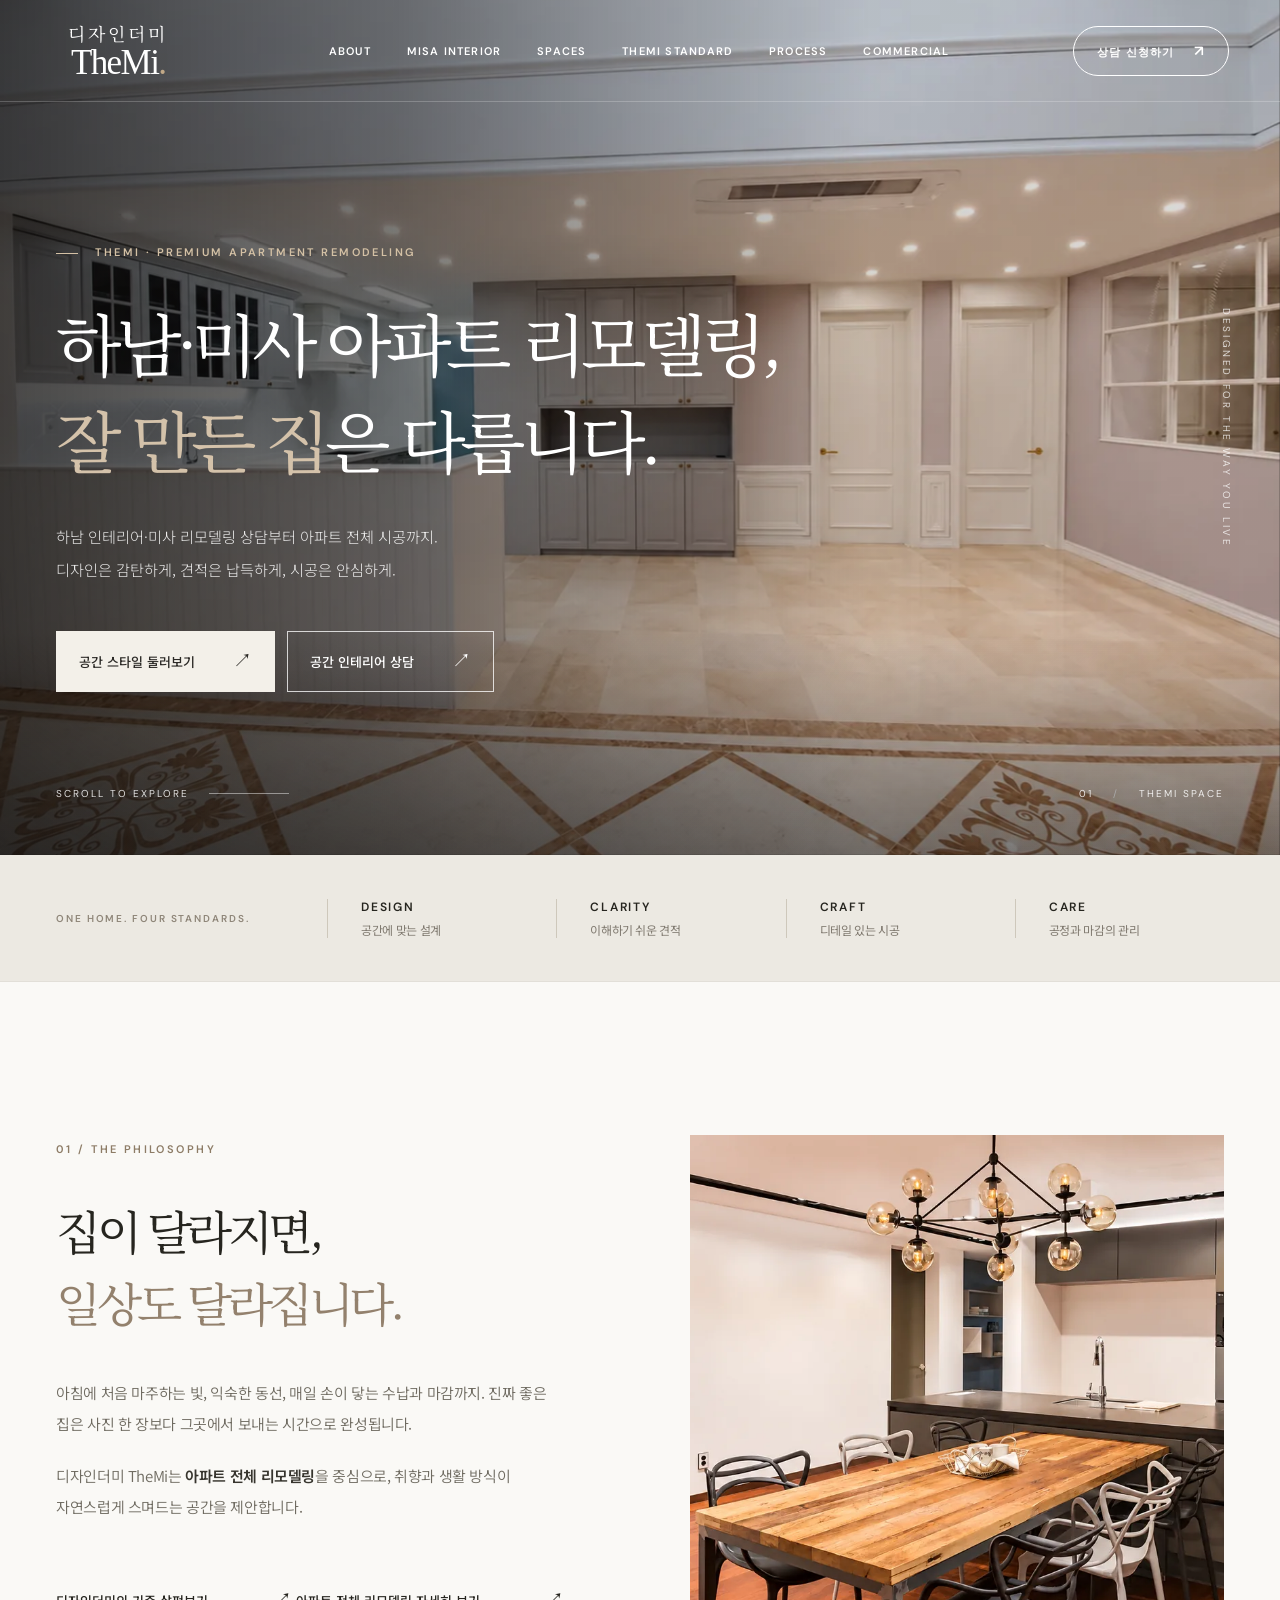
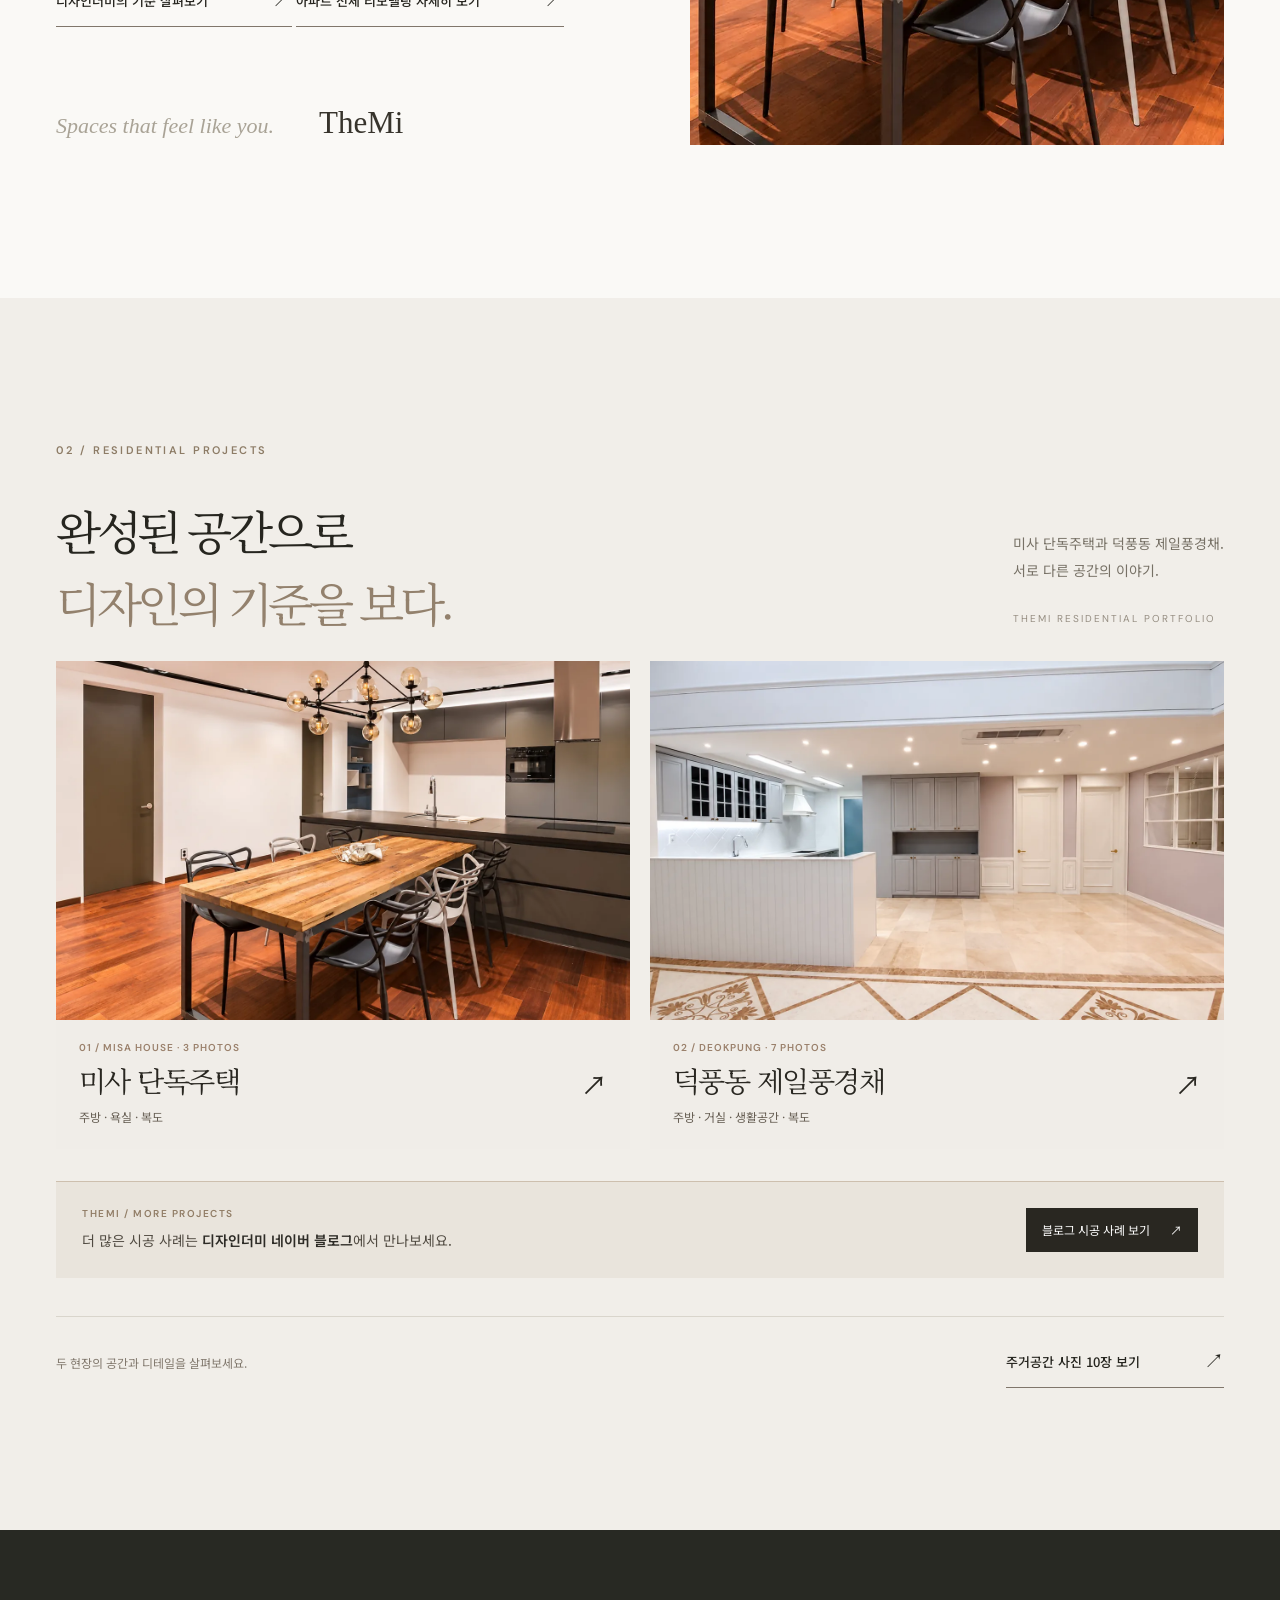
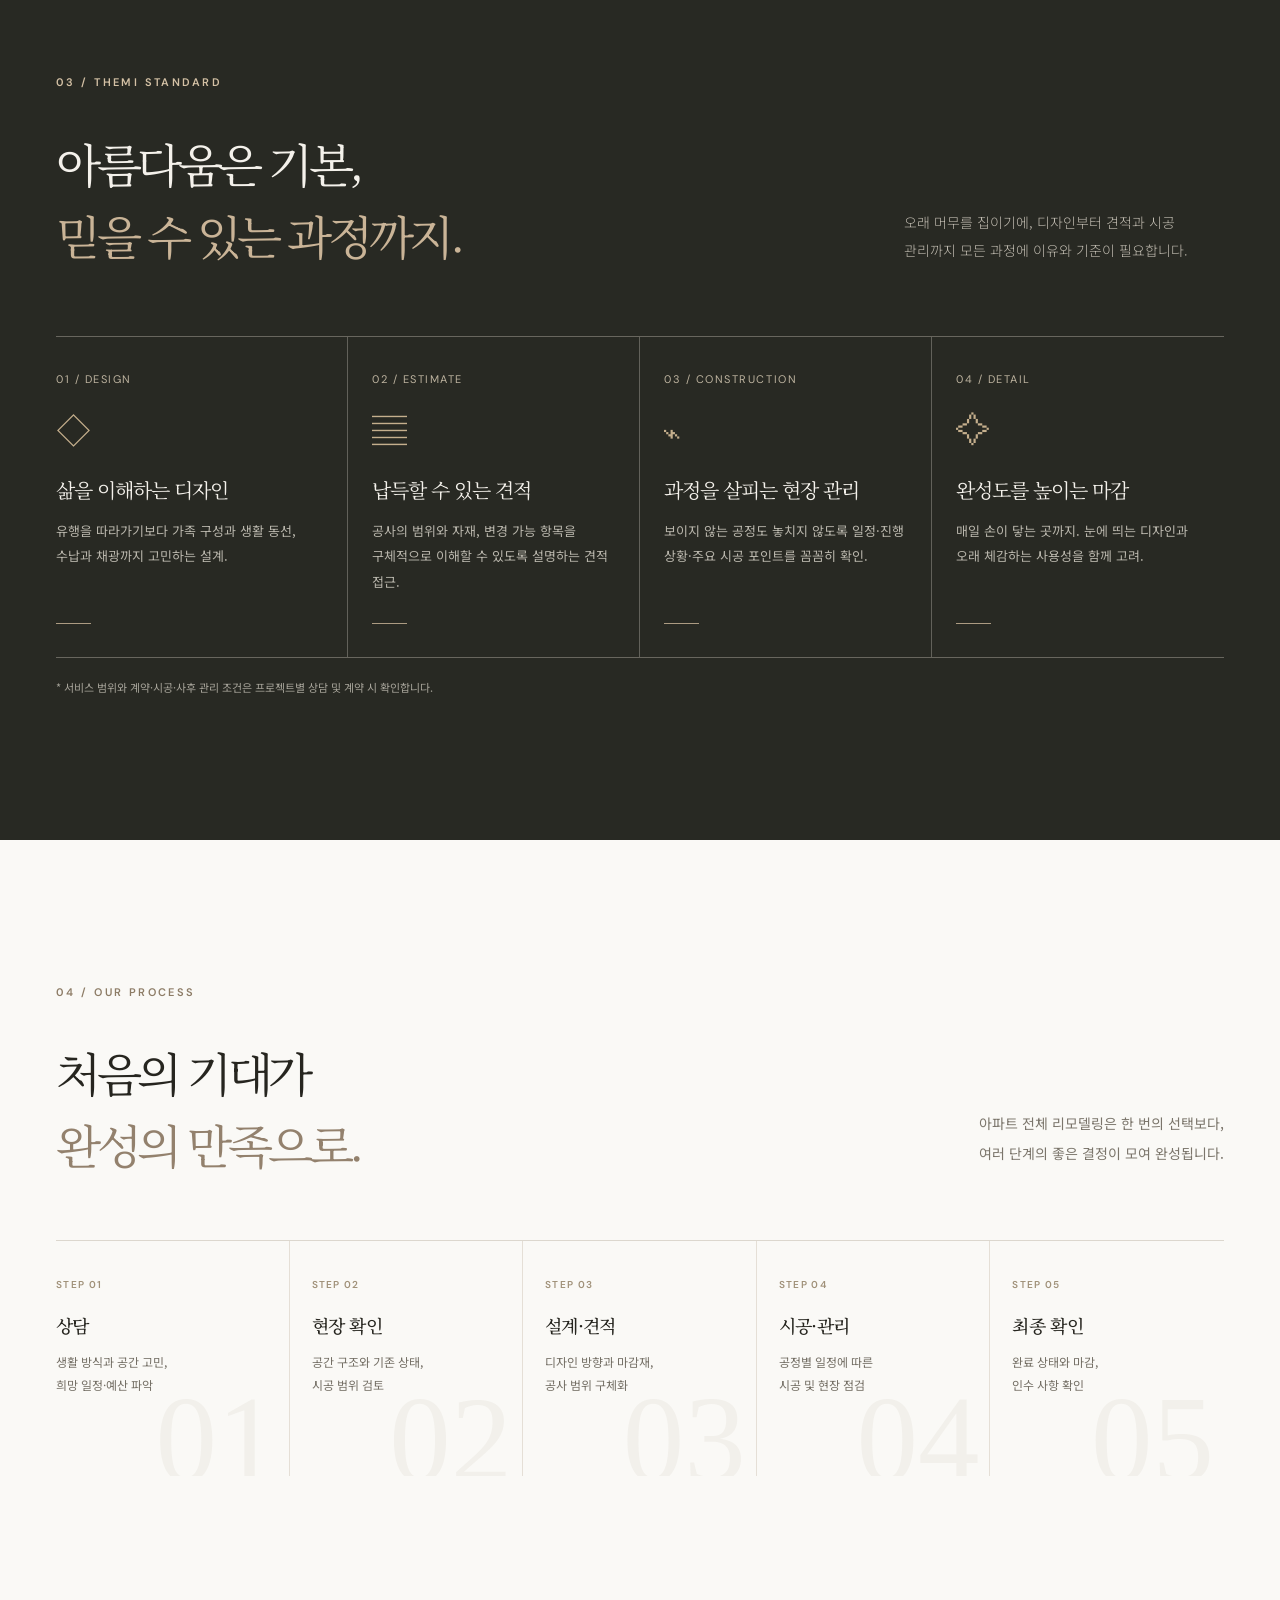
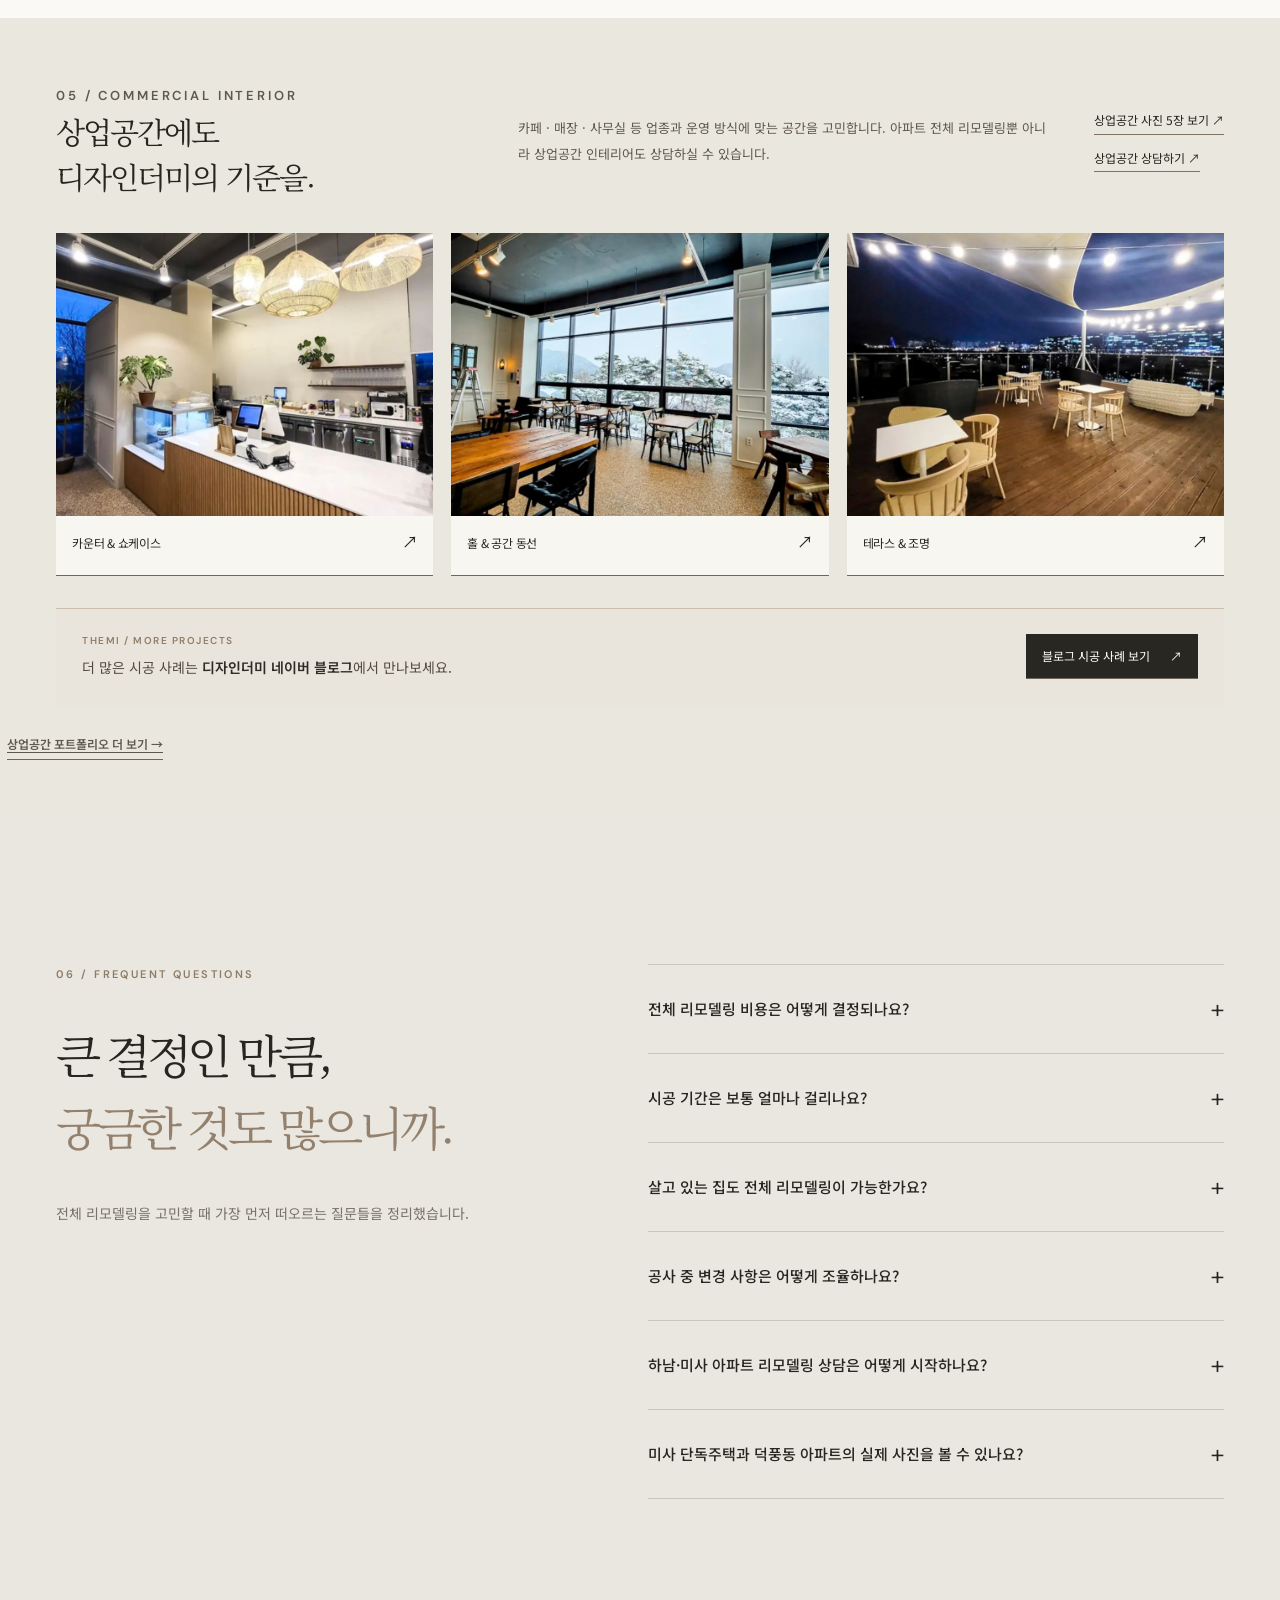
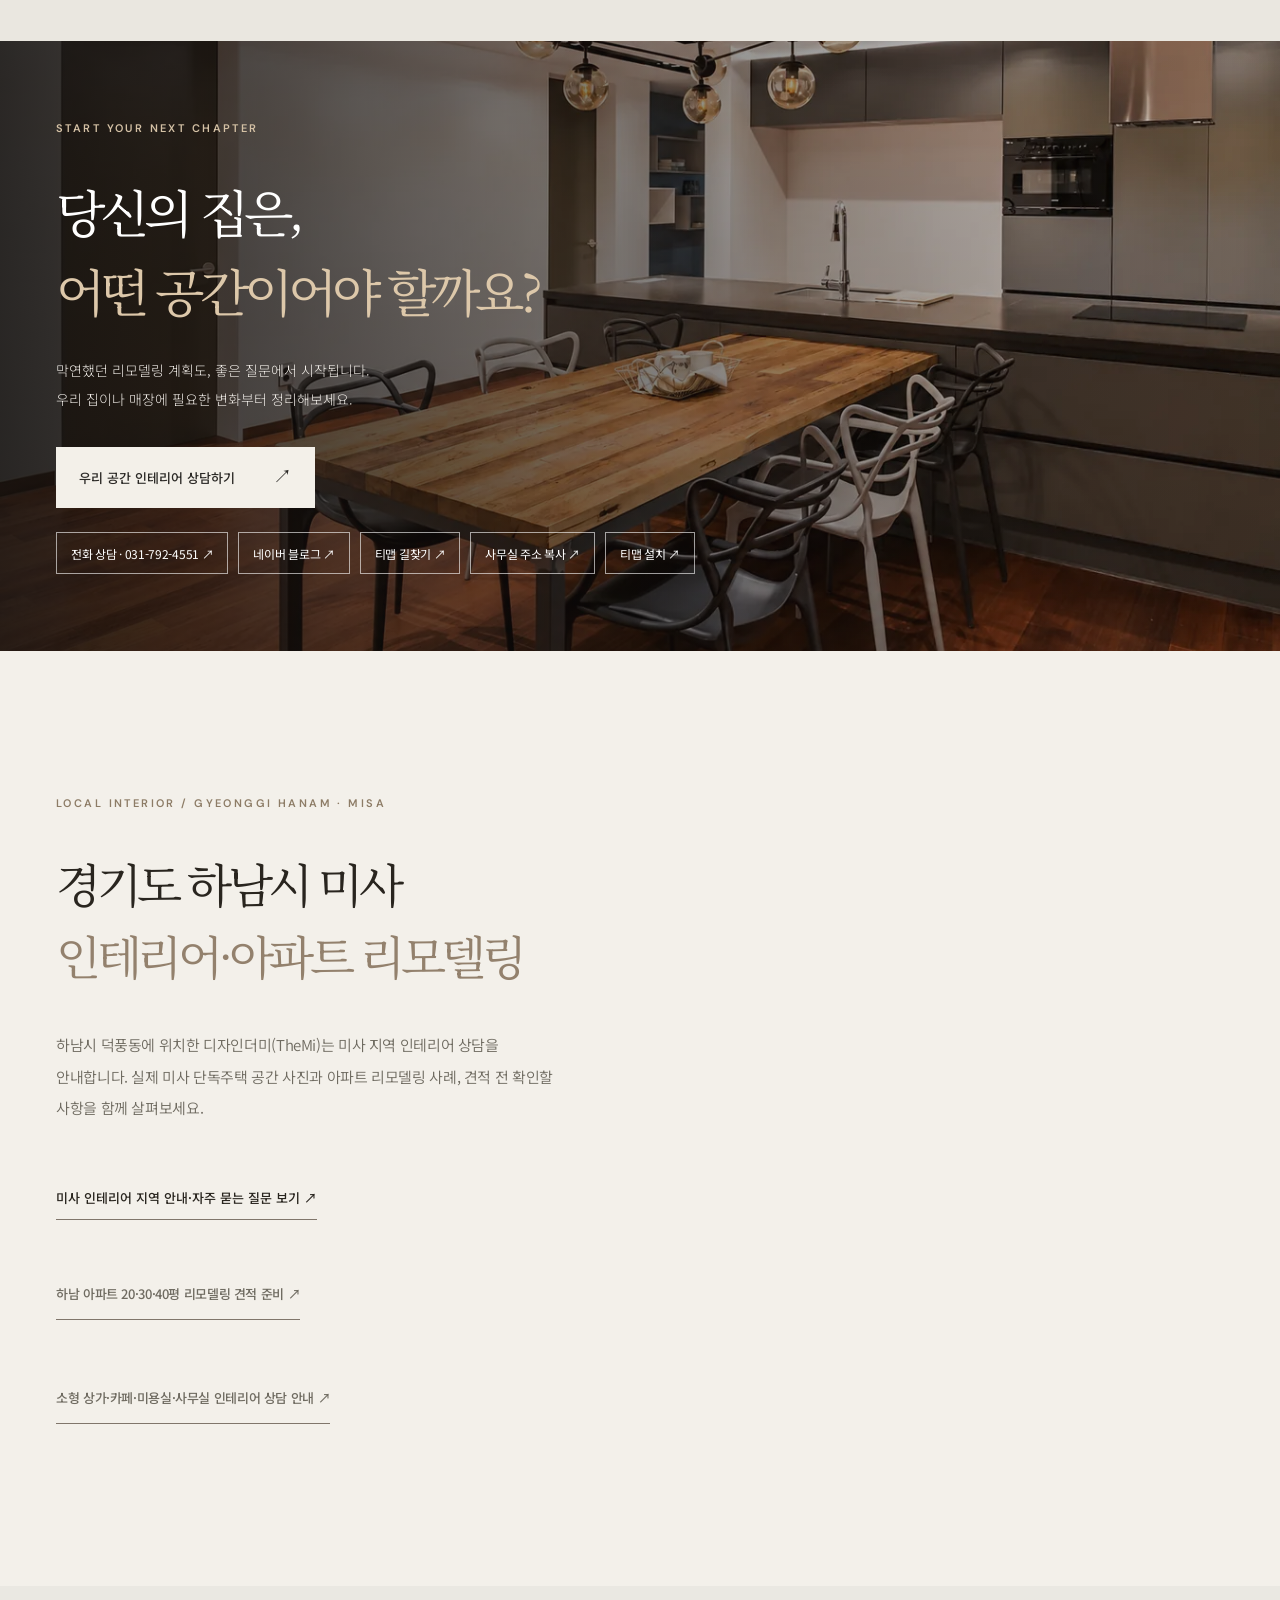
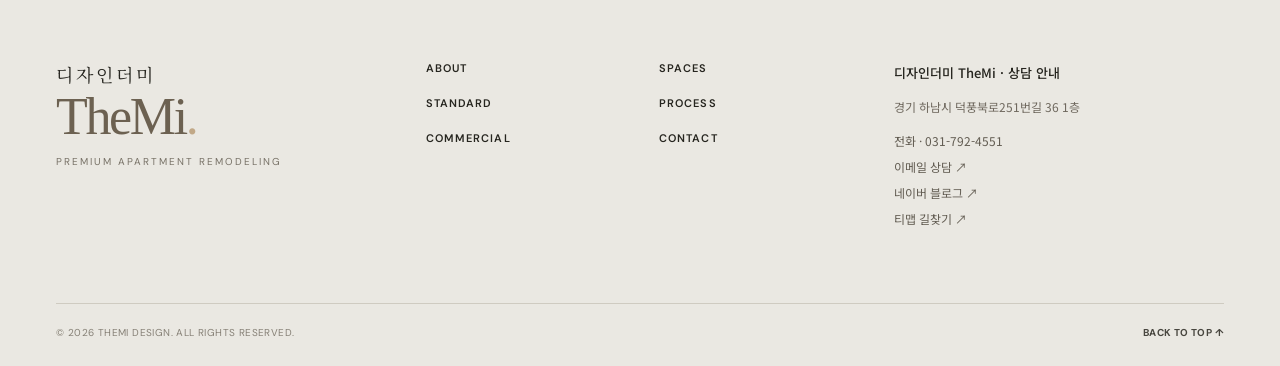
==== index.html @ f168eecd "Refine PC and mobile layout: index.html" ====
<!doctype html>
<html lang="ko">
<head>
  <meta charset="utf-8">
  <meta name="viewport" content="width=device-width, initial-scale=1, viewport-fit=cover">
  <meta name="theme-color" content="#171612">
  <meta name="robots" content="index, follow, max-image-preview:large, max-snippet:-1">
  <meta name="description" content="경기도 하남시 미사 인테리어·아파트 리모델링 상담. 디자인더미 TheMi의 미사 단독주택·덕풍동 제일풍경채 공간 사진과 상담 안내. 031-792-4551.">
  <link rel="canonical" href="https://themi.co.kr/">
  <meta property="og:type" content="website">
  <meta property="og:locale" content="ko_KR">
  <meta property="og:title" content="하남 아파트 전체 리모델링·상업공간 인테리어 | 디자인더미 TheMi">
  <meta property="og:url" content="https://themi.co.kr/">
  <meta property="og:site_name" content="디자인더미 TheMi">
  <meta property="og:description" content="하남 인테리어·하남 아파트 리모델링·미사 리모델링 상담. 디자인더미 TheMi는 하남 지역의 주거공간 전체 리모델링과 상업공간 인테리어를 안내합니다. 031-792-4551.">
  <meta property="og:image" content="https://themi.co.kr/assets/images/residential/deokpung-open-space.webp">
  <meta name="twitter:card" content="summary_large_image">
  <title>경기도 하남시 미사 인테리어·아파트 리모델링 | 디자인더미 TheMi</title>
  <link rel="icon" type="image/svg+xml" href="assets/favicon.svg">
  <link rel="preconnect" href="https://fonts.googleapis.com">
  <link rel="preconnect" href="https://fonts.gstatic.com" crossorigin>
  <link href="https://fonts.googleapis.com/css2?family=DM+Sans:wght@400;500;600;700&family=Manrope:wght@400;500;600;700&family=Noto+Sans+KR:wght@300;400;500;600;700&family=Noto+Serif+KR:wght@400;500;600&display=swap" rel="stylesheet">
  <link rel="stylesheet" href="assets/styles.css?v=20261125-responsive">
  <script src="assets/site-config.js?v=20261026-mail-771jung" defer></script>
  <script src="assets/app.js?v=20261125-responsive" defer></script>
  <script type="application/ld+json">
{
  "@context": "https://schema.org",
  "@graph": [
    {
      "@type": "LocalBusiness",
      "@id": "https://themi.co.kr/#business",
      "name": "디자인더미",
      "alternateName": ["TheMi", "더미디자인"],
      "description": "경기도 하남시 소재 아파트 전체 리모델링 및 상업공간 인테리어 상담",
      "url": "https://themi.co.kr/",
      "telephone": "+82-31-792-4551",
      "address": {
        "@type": "PostalAddress",
        "streetAddress": "덕풍북로251번길 36 1층",
        "addressLocality": "하남시",
        "addressRegion": "경기도",
        "addressCountry": "KR"
      },
      "areaServed": [{"@type":"Place","name":"경기도 하남시"},{"@type":"Place","name":"경기도 하남시 미사"},{"@type":"Place","name":"경기도 하남시 덕풍동"}],
      "sameAs": [
        "https://blog.naver.com/771jung"
      ]
    },
    {
      "@type": "WebSite",
      "@id": "https://themi.co.kr/#website",
      "url": "https://themi.co.kr/",
      "name": "디자인더미 TheMi",
      "inLanguage": "ko-KR",
      "publisher": {
        "@id": "https://themi.co.kr/#business"
      }
    },
    {
      "@type": "WebPage",
      "@id": "https://themi.co.kr/#webpage",
      "url": "https://themi.co.kr/",
      "name": "경기도 하남시 미사 인테리어·아파트 리모델링 | 디자인더미 TheMi",
      "description": "하남 인테리어·하남 아파트 리모델링·미사 리모델링 상담. 디자인더미 TheMi는 하남 지역의 주거공간 전체 리모델링과 상업공간 인테리어를 안내합니다. 031-792-4551.",
      "inLanguage": "ko-KR",
      "isPartOf": {
        "@id": "https://themi.co.kr/#website"
      },
      "about": {
        "@id": "https://themi.co.kr/#business"
      }
    },
    {
      "@type": "Service",
      "@id": "https://themi.co.kr/#apartment-service",
      "name": "아파트 전체 리모델링",
      "serviceType": "아파트 전체 리모델링",
      "url": "https://themi.co.kr/apartment-remodeling.html",
      "provider": {
        "@id": "https://themi.co.kr/#business"
      },
      "description": "아파트 내부 구성, 수납, 동선, 마감, 견적 및 시공 과정에 관한 상담"
    },
    {
      "@type": "Service",
      "@id": "https://themi.co.kr/#commercial-service",
      "name": "상업공간 인테리어",
      "serviceType": "상업공간 인테리어",
      "url": "https://themi.co.kr/commercial-interior.html",
      "provider": {
        "@id": "https://themi.co.kr/#business"
      },
      "description": "매장, 카페, 사무실 등의 공간 목적에 맞춘 설계와 견적 상담"
    }
  ]
}
  </script>
</head>
<body>
  <a href="#main" class="skip-link">본문으로 바로가기</a>
  <header class="site-header" id="site-header">
    <a class="brand" href="#top" aria-label="디자인더미 TheMi 홈">
      <span class="brand-kr">디자인더미</span>
      <span class="brand-en">TheMi<span class="brand-dot">.</span></span>
    </a>
    <nav class="desktop-nav" aria-label="주요 메뉴">
      <a href="#about">ABOUT</a><a href="misa-interior.html">MISA INTERIOR</a><a href="#spaces">SPACES</a><a href="#strength">THEMI STANDARD</a><a href="#process">PROCESS</a><a href="#commercial">COMMERCIAL</a>
    </nav>
    <div class="header-right">
      <a class="header-cta" href="#contact">상담 신청하기 <span aria-hidden="true">↗</span></a>
      <button class="menu-toggle" type="button" id="menu-toggle" aria-label="메뉴 열기" aria-controls="mobile-nav" aria-expanded="false"><span></span><span></span></button>
    </div>
  </header>
  <nav class="mobile-nav" id="mobile-nav" aria-label="모바일 메뉴" inert>
    <a href="#about">디자인더미 소개 <span>01</span></a><a href="misa-interior.html">미사 인테리어 <span>↗</span></a><a href="#spaces">공간 스타일 <span>02</span></a><a href="hanam-remodeling-guide.html">리모델링 견적 가이드 <span>↗</span></a><a href="#strength">디자인더미의 기준 <span>03</span></a><a href="#process">진행 과정 <span>04</span></a><a href="#commercial">상업공간 <span>05</span></a><a href="#contact">상담 신청 <span>06</span></a>
    <p>THEMI / PREMIUM APARTMENT REMODELING</p>
  </nav>

  <main id="main">
    <section class="hero" id="top" aria-labelledby="hero-title">
      <img class="hero-image" src="assets/images/residential/deokpung-open-space.webp" alt="하남 덕풍동 제일풍경채 아파트 전체 리모델링 시공 공간, 거실과 주방" fetchpriority="high">
      <div class="hero-shade"></div>
      <div class="hero-content page-width">
        <span class="kicker kicker-light reveal"><span class="tiny-line"></span> THEMI · PREMIUM APARTMENT REMODELING</span>
        <h1 class="reveal" id="hero-title">하남·미사 아파트 리모델링,<br><em>잘 만든 집</em>은 다릅니다.</h1>
        <p class="hero-lead reveal">하남 인테리어·미사 리모델링 상담부터 아파트 전체 시공까지.<br>디자인은 감탄하게, 견적은 납득하게, 시공은 안심하게.</p>
        <div class="hero-actions reveal">
          <a class="btn btn-cream" href="#spaces">공간 스타일 둘러보기 <span aria-hidden="true">↗</span></a>
          <a class="btn btn-outline-light" href="#contact">공간 인테리어 상담 <span aria-hidden="true">↗</span></a>
        </div>
      </div>
      <div class="hero-side-label" aria-hidden="true">DESIGNED FOR THE WAY YOU LIVE</div>
      <div class="hero-bottom page-width">
        <span class="scroll-label">SCROLL TO EXPLORE <span class="scroll-rule"></span></span>
        <span class="hero-index">01 <span>/</span> THEMI SPACE</span>
      </div>
      
    </section>

    <section class="promise" aria-label="디자인더미가 생각하는 리모델링의 기준">
      <div class="page-width promise-inner">
        <span class="promise-intro">ONE HOME. FOUR STANDARDS.</span>
        <div><b>DESIGN</b><small>공간에 맞는 설계</small></div><div><b>CLARITY</b><small>이해하기 쉬운 견적</small></div><div><b>CRAFT</b><small>디테일 있는 시공</small></div><div><b>CARE</b><small>공정과 마감의 관리</small></div>
      </div>
    </section>

    <section class="about section-pad" id="about" aria-labelledby="about-title">
      <div class="page-width about-grid">
        <div class="about-left">
          <p class="eyebrow reveal">01 / THE PHILOSOPHY</p>
          <h2 class="display-heading reveal" id="about-title">집이 달라지면,<br><em>일상도 달라집니다.</em></h2>
          <p class="section-copy reveal">아침에 처음 마주하는 빛, 익숙한 동선, 매일 손이 닿는 수납과 마감까지. 진짜 좋은 집은 사진 한 장보다 그곳에서 보내는 시간으로 완성됩니다.</p>
          <p class="section-copy reveal">디자인더미 TheMi는 <strong>아파트 전체 리모델링</strong>을 중심으로, 취향과 생활 방식이 자연스럽게 스며드는 공간을 제안합니다.</p>
          <a class="text-link reveal" href="#strength">디자인더미의 기준 살펴보기 <span aria-hidden="true">↗</span></a>
          <a class="text-link reveal" href="https://themi.co.kr/apartment-remodeling.html#residential-portfolio">아파트 전체 리모델링 자세히 보기 <span aria-hidden="true">↗</span></a>
          <div class="about-signature" aria-hidden="true">Spaces that feel like you. <span>TheMi</span></div>
        </div>
        <div class="about-visual reveal">
          <img src="assets/images/residential/misa-dining.webp" alt="하남 미사 단독주택 인테리어, 우드톤 다이닝 공간" loading="lazy">
          
          
        </div>
      </div>
    </section>

    <section class="spaces section-pad" id="spaces" aria-labelledby="spaces-title">
      <div class="page-width">
        <div class="section-heading spaces-heading reveal">
          <div><p class="eyebrow">02 / RESIDENTIAL PROJECTS</p><h2 class="display-heading" id="spaces-title">완성된 공간으로<br><em>디자인의 기준을 보다.</em></h2></div>
          <div class="heading-aside"><p>미사 단독주택과 덕풍동 제일풍경채.<br>서로 다른 공간의 이야기.</p><span>THEMI RESIDENTIAL PORTFOLIO</span></div>
        </div>
        
        <div class="home-project-cards">
          <a href="apartment-remodeling.html#misa-house" class="home-project-card reveal" aria-label="미사 단독주택 주거공간 사진 3장 보기">
            <span class="home-project-image"><img src="assets/images/residential/misa-dining.webp" alt="미사 단독주택 우드톤 주방과 원목 다이닝" loading="lazy" decoding="async"></span>
            <span class="home-project-caption"><span><small>01 / MISA HOUSE · 3 PHOTOS</small><strong>미사 단독주택</strong><span>주방 · 욕실 · 복도</span></span><b aria-hidden="true">↗</b></span>
          </a>
          <a href="apartment-remodeling.html#deokpung-jeil" class="home-project-card reveal" aria-label="덕풍동 제일풍경채 주거공간 사진 7장 보기">
            <span class="home-project-image"><img src="assets/images/residential/deokpung-open-space.webp" alt="덕풍동 제일풍경채 리모델링 주방과 거실" loading="lazy" decoding="async"></span>
            <span class="home-project-caption"><span><small>02 / DEOKPUNG · 7 PHOTOS</small><strong>덕풍동 제일풍경채</strong><span>주방 · 거실 · 생활공간 · 복도</span></span><b aria-hidden="true">↗</b></span>
          </a>
        </div>
        <div class="portfolio-blog-cta"><div><span class="portfolio-blog-kicker">THEMI / MORE PROJECTS</span><p>더 많은 시공 사례는 <strong>디자인더미 네이버 블로그</strong>에서 만나보세요.</p></div><a href="https://blog.naver.com/771jung" target="_blank" rel="noopener noreferrer">블로그 시공 사례 보기 <span aria-hidden="true">↗</span></a></div>
        <div class="spaces-bottom reveal"><p>두 현장의 공간과 디테일을 살펴보세요.</p><a class="text-link" href="apartment-remodeling.html#residential-portfolio">주거공간 사진 10장 보기 <span aria-hidden="true">↗</span></a></div>
      </div>
    </section>

    <section class="standard section-pad" id="strength" aria-labelledby="standard-title">
      <div class="page-width">
        <div class="standard-head reveal"><div><p class="eyebrow eyebrow-light">03 / THEMI STANDARD</p><h2 class="display-heading" id="standard-title">아름다움은 기본,<br><em>믿을 수 있는 과정까지.</em></h2></div><p>오래 머무를 집이기에, 디자인부터 견적과 시공 관리까지 모든 과정에 이유와 기준이 필요합니다.</p></div>
        <div class="standard-grid">
          <article class="standard-card reveal"><span class="standard-num">01 / DESIGN</span><span class="standard-icon" aria-hidden="true">◇</span><h3>삶을 이해하는 디자인</h3><p>유행을 따라가기보다 가족 구성과 생활 동선, 수납과 채광까지 고민하는 설계.</p><span class="line"></span></article>
          <article class="standard-card reveal"><span class="standard-num">02 / ESTIMATE</span><span class="standard-icon" aria-hidden="true">▤</span><h3>납득할 수 있는 견적</h3><p>공사의 범위와 자재, 변경 가능 항목을 구체적으로 이해할 수 있도록 설명하는 견적 접근.</p><span class="line"></span></article>
          <article class="standard-card reveal"><span class="standard-num">03 / CONSTRUCTION</span><span class="standard-icon" aria-hidden="true">⌁</span><h3>과정을 살피는 현장 관리</h3><p>보이지 않는 공정도 놓치지 않도록 일정·진행 상황·주요 시공 포인트를 꼼꼼히 확인.</p><span class="line"></span></article>
          <article class="standard-card reveal"><span class="standard-num">04 / DETAIL</span><span class="standard-icon" aria-hidden="true">✧</span><h3>완성도를 높이는 마감</h3><p>매일 손이 닿는 곳까지. 눈에 띄는 디자인과 오래 체감하는 사용성을 함께 고려.</p><span class="line"></span></article>
        </div>
        <p class="standards-footnote">* 서비스 범위와 계약·시공·사후 관리 조건은 프로젝트별 상담 및 계약 시 확인합니다.</p>
      </div>
    </section>

    <section class="process section-pad" id="process" aria-labelledby="process-title">
      <div class="page-width">
        <div class="section-heading process-head reveal"><div><p class="eyebrow">04 / OUR PROCESS</p><h2 class="display-heading" id="process-title">처음의 기대가<br><em>완성의 만족으로.</em></h2></div><p class="heading-aside">아파트 전체 리모델링은 한 번의 선택보다,<br>여러 단계의 좋은 결정이 모여 완성됩니다.</p></div>
        <div class="process-steps">
          <div class="process-step reveal"><span class="step-no">STEP 01</span><h3>상담</h3><p>생활 방식과 공간 고민,<br>희망 일정·예산 파악</p><span class="step-deco">01</span></div>
          <div class="process-step reveal"><span class="step-no">STEP 02</span><h3>현장 확인</h3><p>공간 구조와 기존 상태,<br>시공 범위 검토</p><span class="step-deco">02</span></div>
          <div class="process-step reveal"><span class="step-no">STEP 03</span><h3>설계·견적</h3><p>디자인 방향과 마감재,<br>공사 범위 구체화</p><span class="step-deco">03</span></div>
          <div class="process-step reveal"><span class="step-no">STEP 04</span><h3>시공·관리</h3><p>공정별 일정에 따른<br>시공 및 현장 점검</p><span class="step-deco">04</span></div>
          <div class="process-step reveal"><span class="step-no">STEP 05</span><h3>최종 확인</h3><p>완료 상태와 마감,<br>인수 사항 확인</p><span class="step-deco">05</span></div>
        </div>
      </div>
    </section>

    <section class="commercial-note" id="commercial" aria-labelledby="commercial-title">
      <div class="page-width commercial-note-grid">
        <div>
          <p class="eyebrow">05 / COMMERCIAL INTERIOR</p>
          <h2 id="commercial-title">상업공간에도<br>디자인더미의 기준을.</h2>
        </div>
        <p>카페 · 매장 · 사무실 등 업종과 운영 방식에 맞는 공간을 고민합니다. 아파트 전체 리모델링뿐 아니라 상업공간 인테리어도 상담하실 수 있습니다.</p>
        <div class="commercial-actions"><a href="https://themi.co.kr/commercial-interior.html#portfolio">상업공간 사진 5장 보기 ↗</a><a href="#contact" data-open-inquiry-link>상업공간 상담하기 ↗</a></div>
      </div>
      <div class="page-width home-commercial-preview" aria-label="디자인더미 상업공간 사진 미리보기">
        <a href="commercial-interior.html#portfolio" aria-label="상업공간 카운터 사진 갤러리 보기"><img src="assets/images/commercial/counter.webp" alt="원목 루버 카운터와 쇼케이스가 있는 매장" loading="lazy" decoding="async"><span>카운터 & 쇼케이스 <b>↗</b></span></a>
        <a href="commercial-interior.html#portfolio" aria-label="상업공간 홀 사진 갤러리 보기"><img src="assets/images/commercial/hall-day.webp" alt="통창과 원목 테이블을 갖춘 상업공간 홀" loading="lazy" decoding="async"><span>홀 & 공간 동선 <b>↗</b></span></a>
        <a href="commercial-interior.html#portfolio" aria-label="상업공간 테라스 사진 갤러리 보기"><img src="assets/images/commercial/rooftop.webp" alt="도시 야경이 보이는 테라스 좌석과 조명" loading="lazy" decoding="async"><span>테라스 & 조명 <b>↗</b></span></a>
      </div>
      <div class="page-width"><div class="portfolio-blog-cta"><div><span class="portfolio-blog-kicker">THEMI / MORE PROJECTS</span><p>더 많은 시공 사례는 <strong>디자인더미 네이버 블로그</strong>에서 만나보세요.</p></div><a href="https://blog.naver.com/771jung" target="_blank" rel="noopener noreferrer">블로그 시공 사례 보기 <span aria-hidden="true">↗</span></a></div></div>
      <p class="page-width home-commercial-caption"><a href="commercial-interior.html#portfolio">상업공간 포트폴리오 더 보기 →</a></p>
    </section>

    <section class="faq section-pad" id="faq" aria-labelledby="faq-title">
      <div class="page-width faq-layout">
        <div class="faq-intro reveal"><p class="eyebrow">06 / FREQUENT QUESTIONS</p><h2 class="display-heading" id="faq-title">큰 결정인 만큼,<br><em>궁금한 것도 많으니까.</em></h2><p>전체 리모델링을 고민할 때 가장 먼저 떠오르는 질문들을 정리했습니다.</p></div>
        <div class="faq-items">
          <details class="faq-item reveal"><summary>전체 리모델링 비용은 어떻게 결정되나요?<span aria-hidden="true">+</span></summary><p>아파트 평형, 기존 설비 상태, 공사 범위, 창호·가구·마감재 사양에 따라 달라집니다. 현장 상태와 원하는 구성을 확인한 후 항목별 견적을 검토하는 방식이 좋습니다.</p></details>
          <details class="faq-item reveal"><summary>시공 기간은 보통 얼마나 걸리나요?<span aria-hidden="true">+</span></summary><p>철거 범위, 공정 수, 자재 납기, 관리사무소 공사 규정 등 변수에 따라 달라집니다. 정확한 기간과 일정은 현장 확인 및 설계·계약 단계에서 확인해야 합니다.</p></details>
          <details class="faq-item reveal"><summary>살고 있는 집도 전체 리모델링이 가능한가요?<span aria-hidden="true">+</span></summary><p>전체 철거와 설비·마감 공사가 포함되면 거주 상태로 진행하기 어려운 경우가 많습니다. 공사 범위와 임시 거주 계획을 함께 검토하는 것이 일반적입니다.</p></details>
          <details class="faq-item reveal"><summary>공사 중 변경 사항은 어떻게 조율하나요?<span aria-hidden="true">+</span></summary><p>설계·자재·공사 범위가 변경되면 일정과 비용에 영향을 줄 수 있습니다. 변경 전 내용을 기록하고 상호 확인하는 절차를 권장하며, 실제 계약 조건은 상담에서 안내합니다.</p></details>
          <details class="faq-item reveal"><summary>하남·미사 아파트 리모델링 상담은 어떻게 시작하나요?<span aria-hidden="true">+</span></summary><p>디자인더미 TheMi는 하남 지역의 아파트 전체 리모델링 상담을 안내합니다. 주거 형태, 현장 위치, 평형, 공사 범위와 희망 시기를 알려주시면 현장 확인과 견적 상담에 필요한 내용을 함께 정리할 수 있습니다.</p></details>
          <details class="faq-item reveal"><summary>미사 단독주택과 덕풍동 아파트의 실제 사진을 볼 수 있나요?<span aria-hidden="true">+</span></summary><p>홈페이지의 <a href="apartment-remodeling.html#residential-portfolio">주거공간 포트폴리오</a>에서 미사 단독주택과 덕풍동 제일풍경채 사진을 확인할 수 있습니다. 더 많은 사례는 <a href="https://blog.naver.com/771jung" target="_blank" rel="noopener noreferrer">네이버 블로그</a>에서 안내합니다.</p></details>
        </div>
      </div>
    </section>

    <section class="contact" id="contact" aria-labelledby="contact-title">
      <img class="contact-image" src="assets/images/residential/misa-dining.webp" alt="미사 단독주택 주방과 다이닝 공간" loading="lazy">
      <div class="contact-overlay"></div>
      <div class="page-width contact-inner reveal">
        <p class="eyebrow eyebrow-light">START YOUR NEXT CHAPTER</p>
        <h2 class="display-heading" id="contact-title">당신의 집은,<br><em>어떤 공간이어야 할까요?</em></h2>
        <p>막연했던 리모델링 계획도, 좋은 질문에서 시작됩니다.<br>우리 집이나 매장에 필요한 변화부터 정리해보세요.</p>
        <button type="button" class="btn btn-cream" data-open-inquiry>우리 공간 인테리어 상담하기 <span aria-hidden="true">↗</span></button>
        <div class="contact-shortcuts">
          <a href="tel:0317924551" data-theme-phone-link>전화 상담 · 031-792-4551 ↗</a>
          <a href="https://blog.naver.com/771jung" data-theme-blog-link target="_blank" rel="noopener noreferrer">네이버 블로그 ↗</a>
          <a href="tmap://route?goalname=%EB%94%94%EC%9E%90%EC%9D%B8%EB%8D%94%EB%AF%B8&goalx=127.2111985&goaly=37.5487329" data-theme-map-link aria-label="티맵 앱으로 길찾기">티맵 길찾기 ↗</a>
          <button type="button" data-copy-office-address class="office-copy">사무실 주소 복사 ↗</button>
          <a data-theme-tmap-store href="https://play.google.com/store/apps/details?id=com.skt.tmap.ku" target="_blank" rel="noopener noreferrer">티맵 설치 ↗</a>
        </div>
        
      </div>
      
    </section>
    <section class="section-pad" aria-labelledby="misa-local-title" style="background:#f3f0ea;color:#29251f">
      <div class="page-width">
        <p class="eyebrow">LOCAL INTERIOR / GYEONGGI HANAM · MISA</p>
        <h2 class="display-heading" id="misa-local-title">경기도 하남시 미사<br><em>인테리어·아파트 리모델링</em></h2>
        <p class="section-copy">하남시 덕풍동에 위치한 디자인더미(TheMi)는 미사 지역 인테리어 상담을 안내합니다. 실제 미사 단독주택 공간 사진과 아파트 리모델링 사례, 견적 전 확인할 사항을 함께 살펴보세요.</p>
        <a class="text-link" href="misa-interior.html">미사 인테리어 지역 안내·자주 묻는 질문 보기 ↗</a>
        <p class="section-copy" style="margin-top:16px"><a class="text-link" href="hanam-remodeling-guide.html">하남 아파트 20·30·40평 리모델링 견적 준비 ↗</a></p>
        <p class="section-copy"><a class="text-link" href="commercial-interior.html#commercial-small-spaces">소형 상가·카페·미용실·사무실 인테리어 상담 안내 ↗</a></p>
      </div>
    </section>
  </main>

  <footer class="footer"><div class="page-width footer-top"><div class="footer-brand"><span class="brand-kr">디자인더미</span><span class="brand-en">TheMi<span class="brand-dot">.</span></span><small>PREMIUM APARTMENT REMODELING</small></div><div class="footer-links"><a href="#about">ABOUT</a><a href="#spaces">SPACES</a><a href="#strength">STANDARD</a><a href="#process">PROCESS</a><a href="#commercial">COMMERCIAL</a><a href="#contact">CONTACT</a></div><div class="footer-notice"><b>디자인더미 TheMi · 상담 안내</b>
  <address data-theme-address>경기 하남시 덕풍북로251번길 36 1층</address>
  <div class="footer-contact-links">
    <a href="tel:0317924551" data-theme-phone-link>전화 · 031-792-4551</a>
    <a href="mailto:771jung@naver.com" data-theme-email-link>이메일 상담 ↗</a>
    <a href="https://blog.naver.com/771jung" data-theme-blog-link target="_blank" rel="noopener noreferrer">네이버 블로그 ↗</a>
    <a href="tmap://route?goalname=%EB%94%94%EC%9E%90%EC%9D%B8%EB%8D%94%EB%AF%B8&goalx=127.2111985&goaly=37.5487329" data-theme-directions-link aria-label="티맵 앱으로 길찾기">티맵 길찾기 ↗</a>
  </div>
</div></div><div class="page-width footer-bottom"><span>© <span id="year">2026</span> THEMI DESIGN. ALL RIGHTS RESERVED.</span><a href="#top">BACK TO TOP ↑</a></div></footer>

  <button type="button" class="mobile-bottom-cta" data-open-inquiry>인테리어 상담 신청 <span>↗</span></button>

  <dialog id="inquiry-dialog" class="inquiry-dialog" aria-labelledby="inquiry-title">
    <div class="dialog-heading"><div><p class="eyebrow">THEMI / CONSULTATION</p><h2 id="inquiry-title">디자인더미 인테리어 상담</h2><p>주거 또는 상업공간을 선택하고 상담 내용을 남겨주세요.</p></div><button type="button" class="modal-close" data-close-inquiry aria-label="닫기">×</button></div>
    <form id="inquiry-form" novalidate>
      <label class="full-field">상담 분야
        <select id="form-type" name="project_type" required>
          <option value="">상담 분야를 선택해주세요</option>
          <option value="아파트 전체 리모델링">아파트 전체 리모델링</option>
          <option value="상업공간 인테리어">상업공간 인테리어</option>
        </select>
      </label>
      <div class="form-grid">
        <label>성함 <input type="text" id="form-name" name="customer_name" maxlength="40" placeholder="고객님 성함" autocomplete="name" required></label>
        <label>연락처 <input type="tel" id="form-phone" name="customer_phone" maxlength="20" placeholder="010-0000-0000" autocomplete="tel" inputmode="tel" required></label>
        <label><span id="form-location-label">공사 예정 위치</span> <input type="text" id="form-location" name="project_location" maxlength="100" placeholder="예: 경기 하남시" autocomplete="off"></label>
        <label>면적·평형 <select id="form-size" name="project_size"><option value="">상담 분야를 먼저 선택해주세요</option></select></label>
        <label>희망 공사 시기 <select id="form-when" name="project_when"><option value="">선택해주세요</option><option>1~3개월 이내</option><option>3~6개월 이내</option><option>6개월 이후</option><option>미정</option></select></label>
        <label>예상 예산 <select id="form-budget" name="project_budget"><option value="">선택해주세요</option><option>3천만 원 미만</option><option>3천만~5천만 원</option><option>5천만~8천만 원</option><option>8천만 원 이상</option><option>상담 후 결정</option></select></label>
      </div>
      <label id="form-commercial-wrap" class="full-field" hidden>상업공간 유형
        <select id="form-commercial" name="commercial_category" disabled>
          <option value="">공간 유형을 선택해주세요</option>
          <option>카페·음식점</option><option>매장·쇼룸</option><option>사무실</option><option>미용·뷰티</option><option>학원·교육시설</option><option>기타 상업공간</option>
        </select>
      </label>
      <label>상담하고 싶은 내용 <textarea id="form-notes" name="project_notes" rows="3" maxlength="700" placeholder="예: 수납, 동선, 매장 컨셉, 공사 범위와 견적을 상담하고 싶어요."></textarea></label>
      <label class="form-consent">
        <input type="checkbox" id="form-consent" required>
        <span>개인정보 수집·이용 및 외부 접수 서비스 이용에 동의합니다. (필수)
          <small>수집 항목: 이름, 전화번호, 상담 분야·위치·면적·예산·문의 내용. 이용 목적: 상담 접수 및 답변. 상담 내용은 외부 접수 서비스인 FormSubmit(formsubmit.co)을 통해 이메일로 전달됩니다. FormSubmit은 상담 신청 내역을 30일간 보관합니다. 전송 과정에서 개인정보가 국외 서버를 거칠 수 있습니다. 홈페이지 자체에는 저장되지 않으며, 수신 메일의 보관·삭제는 디자인더미에서 관리합니다. 동의하지 않으면 온라인 신청은 이용할 수 없으며 전화 상담은 가능합니다.</small>
        </span>
      </label>
      <label class="inquiry-honey" aria-hidden="true" tabindex="-1">입력하지 마세요 <input id="form-honey" type="text" autocomplete="off" tabindex="-1"></label>
      <button type="submit" class="btn btn-dark form-submit" id="send-inquiry">상담 신청 전송하기 <span aria-hidden="true">→</span></button>
      <p id="inquiry-status" class="inquiry-status" role="status" aria-live="polite"></p>
      <p class="privacy-hint">상담 신청이 전송되지 않으면 전화 또는 이메일로 문의해 주세요.</p>
      <div class="inquiry-alternative"><a data-theme-phone-link href="tel:0317924551">전화 상담 · 031-792-4551 ↗</a><button type="button" id="email-fallback">메일 앱으로 직접 작성하기 ↗</button></div>
    </form>
    <div class="inquiry-result" id="inquiry-result" hidden>
      <h3>상담 신청을 전송했습니다</h3>
      <p class="inquiry-result-message" id="inquiry-result-message">전송된 신청 내용을 확인한 뒤 연락드리겠습니다.</p>
      <div class="result-actions"><button class="btn btn-dark" type="button" id="edit-inquiry">새 상담 작성 <span aria-hidden="true">→</span></button><button type="button" class="btn btn-light" data-close-inquiry>닫기</button></div>
      <p id="copy-feedback" role="status" aria-live="polite"></p>
    </div>
  </dialog>

</body>
</html>
---- assets/styles.css ----
:root{--ink:#26251f;--soft-ink:#676358;--cream:#f5f3ef;--canvas:#faf9f6;--line:#dfddd5;--taupe:#b6a088;--dark:#1f201d;--font-sans:'Noto Sans KR','Apple SD Gothic Neo',sans-serif;--font-en:'DM Sans',sans-serif;--font-serif:'Noto Serif KR','Nanum Myeongjo',serif}
*{box-sizing:border-box}html{scroll-behavior:smooth;scroll-padding-top:85px}body{margin:0;background:var(--canvas);color:var(--ink);font-family:var(--font-sans);font-weight:400;font-size:15px;-webkit-font-smoothing:antialiased;overflow-x:hidden}body.menu-open,body.modal-open{overflow:hidden}button,input,select,textarea{font:inherit}button{cursor:pointer}a{text-decoration:none;color:inherit}a,button{-webkit-tap-highlight-color:transparent}img{display:block;max-width:100%}::selection{color:#fff;background:#82715c}.page-width{width:min(100% - 112px,1450px);margin-inline:auto}.section-pad{padding:142px 0}h1,h2,h3,h4,p{margin-top:0}p{line-height:1.88}button:focus-visible,a:focus-visible,input:focus-visible,select:focus-visible,textarea:focus-visible,summary:focus-visible{outline:2px solid #a58b68;outline-offset:4px}.skip-link{position:absolute;z-index:200;left:15px;top:-100px;background:white;padding:12px}.skip-link:focus{top:15px}
.site-header{position:fixed;z-index:90;top:0;left:0;width:100%;height:102px;padding:0 clamp(28px,4vw,76px);display:flex;justify-content:space-between;align-items:center;color:#fff;transition:height .32s,background .32s,color .32s,border-color .32s;border-bottom:1px solid rgba(255,255,255,.21)}.site-header.scrolled{height:80px;background:rgba(249,248,244,.96);color:#26251f;border-bottom-color:#e9e6de;backdrop-filter:blur(18px)}.brand{display:flex;flex-direction:column;line-height:1;align-items:center;gap:7px;min-width:134px}.brand-kr{font-family:var(--font-serif);font-size:18px;letter-spacing:.17em;white-space:nowrap}.brand-en{font-family:Georgia,serif;font-size:35px;font-weight:400;letter-spacing:-.045em;line-height:.8}.brand-dot{color:#c1a887}.desktop-nav{display:flex;align-items:center;gap:clamp(18px,2.8vw,46px);margin-left:20px}.desktop-nav a,.header-cta{font-family:var(--font-en);font-size:11px;font-weight:600;letter-spacing:.11em;transition:opacity .2s}.desktop-nav a:hover{opacity:.64}.header-right{display:flex;align-items:center;gap:20px}.header-cta{padding:14px 23px;border:1px solid currentColor;border-radius:40px;white-space:nowrap}.header-cta span{font-size:15px;margin-left:15px}.header-cta:hover{background:rgba(255,255,255,.18)}.site-header.scrolled .header-cta:hover{background:#efeee9}.menu-toggle{background:none;border:0;width:32px;height:35px;padding:7px 2px;display:none;position:relative}.menu-toggle span{display:block;width:100%;height:1px;background:currentColor;position:absolute;left:0;top:12px;transition:transform .3s}.menu-toggle span+span{top:21px}.menu-toggle.is-active span:first-child{transform:translateY(4.5px) rotate(45deg)}.menu-toggle.is-active span:last-child{transform:translateY(-4.5px) rotate(-45deg)}.mobile-nav{display:none}
.hero{height:max(740px,95svh);min-height:710px;max-height:1020px;position:relative;color:#fff;display:flex;align-items:center;isolation:isolate;background:#242521;overflow:hidden}.hero-image,.contact-image{position:absolute;inset:0;width:100%;height:100%;object-fit:cover;object-position:center;z-index:-2}.hero-image{animation:heroZoom 14s ease-out both}@keyframes heroZoom{from{transform:scale(1.065)}to{transform:scale(1)}}.hero-shade{position:absolute;inset:0;z-index:-1;background:linear-gradient(90deg,rgba(15,14,13,.76) 0%,rgba(15,14,13,.56) 31%,rgba(15,14,13,.17) 68%,rgba(15,14,13,.15) 100%),linear-gradient(0deg,rgba(8,7,6,.46),transparent 26%)}.hero-content{position:relative;padding-top:82px}.kicker,.eyebrow{font-family:var(--font-en);letter-spacing:.22em;font-weight:600;font-size:11px;display:block;color:#8d7c66;margin-bottom:34px}.kicker-light,.eyebrow-light{color:#d4c1a5}.tiny-line{display:inline-block;width:22px;height:1px;background:currentColor;vertical-align:middle;margin-right:12px}.hero h1{font-family:var(--font-serif);font-size:clamp(44px,5.3vw,84px);font-weight:400;letter-spacing:-.09em;line-height:1.43;margin:0 0 33px;word-break:keep-all}.hero h1 em,.display-heading em{font-style:normal;color:#d4c2aa}.hero-lead{font-size:clamp(14px,1.19vw,17px);font-weight:300;line-height:2.13;color:rgba(255,255,255,.9);margin:0 0 46px;word-break:keep-all}.hero-actions{display:flex;flex-wrap:wrap;gap:12px}.btn{display:inline-flex;justify-content:space-between;align-items:center;gap:38px;padding:18px 22px;min-height:56px;border:1px solid transparent;font-size:13px;font-weight:500;line-height:1.2;transition:background .25s,color .25s,border-color .25s,transform .25s}.btn:hover{transform:translateY(-2px)}.btn span{font-size:19px;font-family:Arial,sans-serif;font-weight:300}.btn-cream{background:#f3f0e9;color:#2b2926}.btn-cream:hover{background:#d6c6af}.btn-outline-light{color:#fff;border-color:rgba(255,255,255,.77);background:transparent}.btn-outline-light:hover{background:rgba(255,255,255,.15)}.btn-dark{color:white;background:#282723}.btn-dark:hover{background:#534c42}.btn-light{background:#f3f1ec;color:var(--ink);border:1px solid #dedbd2}.hero-side-label{position:absolute;right:47px;top:50%;writing-mode:vertical-rl;transform:translateY(-50%);font-family:var(--font-en);font-size:10px;letter-spacing:.26em;color:rgba(255,255,255,.75)}.hero-bottom{position:absolute;bottom:55px;left:50%;transform:translateX(-50%);display:flex;justify-content:space-between;align-items:center;color:rgba(255,255,255,.85);font-family:var(--font-en);letter-spacing:.2em;font-size:10px}.scroll-label{display:flex;align-items:center;gap:20px}.scroll-rule{width:80px;height:1px;background:rgba(255,255,255,.45)}.hero-index span{margin-inline:15px;color:#aaa}.demo-badge{position:absolute;bottom:13px;right:14px;font-size:10px;color:#fff;background:rgba(19,19,19,.64);padding:5px 9px;line-height:1.4;z-index:2}.hero-badge{bottom:14px;right:13px;font-size:9px;color:#fff;background:rgba(0,0,0,.54)}
.promise{background:#ece9e2;border-bottom:1px solid #e2dfd8}.promise-inner{min-height:126px;display:grid;grid-template-columns:1.2fr repeat(4,1fr);align-items:center;column-gap:20px}.promise-intro{font-family:var(--font-en);font-size:10px;letter-spacing:.19em;color:#8f8679;font-weight:600}.promise-inner div{display:flex;flex-direction:column;gap:6px;border-left:1px solid #cec8bb;padding-left:33px}.promise-inner b{font-family:var(--font-en);letter-spacing:.15em;font-weight:600;font-size:12px}.promise-inner small{font-size:12px;color:#807a70;letter-spacing:-.03em}.display-heading{font-family:var(--font-serif);font-weight:400;font-size:clamp(35px,3.65vw,58px);line-height:1.54;letter-spacing:-.095em;word-break:keep-all;margin-bottom:38px}.display-heading em{color:#93816d}.section-copy{max-width:510px;color:#6f6b61;line-height:2.1;letter-spacing:-.025em;font-weight:350;font-size:15px;word-break:keep-all;margin:0 0 20px}.section-copy strong{font-weight:600;color:#37352e}.about{background:#faf9f6}.about-grid{display:grid;grid-template-columns:1fr 1.03fr;align-items:center;gap:clamp(65px,9vw,160px)}.about-left{padding:15px 0}.about .display-heading{margin-bottom:39px}.text-link{font-size:13px;font-weight:500;display:inline-flex;align-items:center;gap:64px;position:relative;padding:12px 0;margin-top:32px;border-bottom:1px solid #80766b;transition:gap .2s}.text-link:hover{gap:80px}.text-link span{font-family:Arial,sans-serif;font-size:20px}.about-signature{margin-top:78px;font-family:Georgia,serif;font-size:22px;font-style:italic;color:#a9a396;display:flex;gap:45px;align-items:baseline}.about-signature span{font-style:normal;font-size:31px;color:#37342c}.about-visual{height:610px;position:relative;background:#d5caba}.about-visual>img{width:100%;height:100%;object-fit:cover}.image-stamp{position:absolute;left:30px;bottom:27px;color:#fff;font-family:var(--font-en);font-size:11px;letter-spacing:.23em;line-height:1.6;text-shadow:0 1px 12px #333}.about-visual .demo-badge{top:12px;right:12px;bottom:auto}
.spaces{background:#f1eee9}.section-heading{display:flex;align-items:end;justify-content:space-between;gap:30px}.section-heading .display-heading{margin-bottom:0}.heading-aside{margin-bottom:12px}.heading-aside p{color:#777166;font-size:14px;line-height:1.9;margin:0 0 22px}.heading-aside span{font-family:var(--font-en);font-size:10px;letter-spacing:.2em;color:#958d81}.portfolio-notice{font-size:12px;color:#786f63;margin:28px 0 40px;padding:11px 16px;border-left:2px solid #b4a48d;background:#e9e4dc}.portfolio-notice strong{font-weight:600}.portfolio-notice span{margin-right:7px}.spaces-grid{display:grid;grid-template-columns:repeat(4,minmax(0,1fr));gap:16px}.space-card{appearance:none;display:flex;flex-direction:column;padding:0;background:transparent;border:0;text-align:left;color:inherit;min-width:0}.space-photo{display:block;overflow:hidden;width:100%;height:345px;position:relative;background:#c1b8a8}.space-photo img{width:100%;height:100%;object-fit:cover;filter:saturate(.89);transition:transform .8s,filter .5s}.space-card:hover .space-photo img{transform:scale(1.075);filter:saturate(1)}.space-overlay{position:absolute;inset:auto 0 0;display:flex;align-items:center;justify-content:space-between;padding:16px;color:white;background:linear-gradient(0deg,rgba(0,0,0,.6),transparent);font-family:var(--font-en);font-size:10px;letter-spacing:.12em;opacity:0;transition:opacity .25s}.space-overlay span{font-size:20px}.space-card:hover .space-overlay{opacity:1}.space-card-foot{width:100%;padding:20px 1px;display:flex;align-items:center;justify-content:space-between;gap:10px}.space-card-foot small{display:block;font-family:var(--font-en);font-size:10px;letter-spacing:.19em;color:#968b7e;margin-bottom:11px}.space-card-foot strong{display:block;font-family:var(--font-serif);font-size:16px;font-weight:400;line-height:1.8;word-break:keep-all}.circle-arrow{flex:none;display:grid;place-items:center;border:1px solid #c9c4bb;border-radius:50%;width:35px;height:35px;font-size:17px;transition:background .2s,color .2s}.space-card:hover .circle-arrow{background:#33322d;color:white}.spaces-bottom{display:flex;justify-content:space-between;align-items:center;gap:20px;border-top:1px solid #d9d5cc;margin-top:38px;padding-top:19px}.spaces-bottom p{margin:0;color:#81786d;font-size:12px;line-height:1.8}.spaces-bottom .text-link{margin:0}
.standard{color:#f4f1eb;background:#282923}.standard-head{display:flex;align-items:end;justify-content:space-between;gap:35px;margin-bottom:65px}.standard-head .display-heading{margin-bottom:0}.standard-head .display-heading em{color:#cab497}.standard-head>p{width:320px;margin:0 0 7px;color:#c1bcb1;font-weight:300;font-size:14px;line-height:2;word-break:keep-all}.standard-grid{display:grid;grid-template-columns:repeat(4,minmax(0,1fr));border-top:1px solid #68665e;border-bottom:1px solid #68665e}.standard-card{border-right:1px solid #62615a;min-height:320px;padding:35px 24px 33px 24px;display:flex;flex-direction:column;position:relative}.standard-card:first-child{padding-left:0}.standard-card:last-child{border-right:0}.standard-num{color:#bdb39f;font-family:var(--font-en);font-size:11px;letter-spacing:.14em}.standard-icon{font-family:Georgia,serif;font-size:35px;color:#c5af8d;line-height:1;margin:28px 0 26px;display:block}.standard-card h3{font-family:var(--font-serif);font-size:20px;font-weight:400;line-height:1.5;letter-spacing:-.05em;margin-bottom:13px}.standard-card p{color:#b9b6ac;font-size:13px;line-height:1.95;margin:0;word-break:keep-all}.standard-card .line{margin-top:auto;width:35px;height:1px;background:#ac9b82}.standards-footnote{font-size:11px;color:#a7a49a;margin:19px 0 0}
.process{background:#faf9f6}.process-head{margin-bottom:60px}.process-head .heading-aside{font-size:14px;color:#7b756b;line-height:2.1}.process-steps{display:grid;grid-template-columns:repeat(5,minmax(0,1fr));border-top:1px solid #dcd7ce}.process-step{min-height:235px;border-right:1px solid #e5dfd6;padding:30px 22px 20px;position:relative;overflow:hidden}.process-step:first-child{padding-left:0}.process-step:last-child{border-right:0}.step-no{font:600 10px var(--font-en);letter-spacing:.13em;color:#a09179}.process-step h3{margin:20px 0 13px;font-size:18px;font-family:var(--font-serif);font-weight:500;letter-spacing:-.04em}.process-step p{font-size:12px;line-height:1.9;color:#746f65;word-break:keep-all;position:relative;z-index:1}.step-deco{position:absolute;right:10px;bottom:-35px;font:400 123px Georgia,serif;color:rgba(130,117,97,.065)}
.faq{background:#eae7e0}.faq-layout{display:grid;grid-template-columns:.88fr 1.12fr;gap:12%}.faq-intro>p:last-child{color:#787267;font-size:14px;line-height:1.9}.faq-item{border-bottom:1px solid #cac5bc}.faq-item:first-child{border-top:1px solid #cac5bc}.faq-item summary{list-style:none;padding:27px 0;font-size:15px;font-weight:500;display:flex;justify-content:space-between;align-items:center;gap:15px;cursor:pointer;word-break:keep-all}.faq-item summary::-webkit-details-marker{display:none}.faq-item summary span{font:300 26px var(--font-en);transition:transform .2s}.faq-item[open] summary span{transform:rotate(45deg)}.faq-item p{font-size:13px;color:#6e695e;line-height:2.1;padding:0 33px 26px 0;margin:0;word-break:keep-all}
.contact{position:relative;isolation:isolate;color:white;min-height:610px;display:flex;align-items:center;overflow:hidden;background:#222}.contact-image{object-position:center}.contact-overlay{position:absolute;inset:0;background:linear-gradient(90deg,rgba(15,14,13,.87),rgba(15,14,13,.45) 55%,rgba(15,14,13,.16)),linear-gradient(0deg,rgba(0,0,0,.16),transparent);z-index:-1}.contact-inner{padding-top:70px;padding-bottom:70px}.contact .display-heading{font-size:clamp(35px,4vw,60px);margin-bottom:26px}.contact .display-heading em{color:#ddc8aa}.contact-inner>p:not(.eyebrow){font-size:14px;font-weight:300;line-height:2.05;color:#f1ede8;margin-bottom:34px}.contact-fineprint{margin-top:26px;font-size:11px;color:#c3bbac}.contact-badge{right:14px;bottom:15px}
.footer{background:#eae8e2}.footer-top{padding-top:75px;padding-bottom:76px;display:grid;grid-template-columns:1fr 1.3fr 1fr;align-items:start;gap:40px}.footer-brand{display:flex;align-items:flex-start;flex-direction:column;gap:9px}.footer-brand .brand-en{font-size:52px;color:#6c6151}.footer-brand small{font:10px var(--font-en);letter-spacing:.2em;color:#777166;margin-top:8px}.footer-links{display:grid;grid-template-columns:repeat(2,minmax(0,1fr));gap:21px 38px;font:600 11px var(--font-en);letter-spacing:.1em}.footer-links a:hover{text-decoration:underline}.footer-notice b{font-size:13px;font-weight:500}.footer-notice p{font-size:12px;color:#81786e;margin-top:12px;line-height:1.9}.footer-bottom{border-top:1px solid #cfcbc1;display:flex;gap:20px;justify-content:space-between;align-items:center;padding-top:22px;padding-bottom:27px;color:#868076;font:10px var(--font-en);letter-spacing:.04em}.footer-bottom span:nth-child(2){font-family:var(--font-sans);font-size:11px}.footer-bottom a{color:#48463f;font-weight:700}.mobile-bottom-cta{display:none}
.inquiry-dialog,.space-dialog{border:0;padding:0;box-shadow:0 35px 100px rgba(0,0,0,.3)}dialog::backdrop{background:rgba(12,12,11,.78);backdrop-filter:blur(7px)}.inquiry-dialog{width:min(625px,calc(100vw - 28px));max-height:min(85svh,900px);overflow-y:auto;background:#faf9f5;color:var(--ink);padding:34px 40px}.dialog-heading{display:flex;align-items:start;justify-content:space-between;gap:20px;border-bottom:1px solid #ded9d0;padding-bottom:23px;margin-bottom:25px}.dialog-heading .eyebrow{font-size:10px;margin-bottom:15px}.dialog-heading h2{font:400 26px var(--font-serif);letter-spacing:-.06em;margin-bottom:10px}.dialog-heading p:last-child{color:#817a6d;font-size:12px;line-height:1.75;margin:0}.modal-close{display:grid;place-items:center;border:0;background:transparent;font:300 34px Arial;color:#403d36;line-height:1;width:35px;height:35px;flex:none}.inquiry-dialog form>label,.form-grid label{display:flex;flex-direction:column;gap:10px;font-size:12px;font-weight:500;margin-bottom:19px}.form-grid{display:grid;grid-template-columns:1fr 1fr;gap:0 15px}.inquiry-dialog input,.inquiry-dialog textarea,.inquiry-dialog select{background:#fff;border:1px solid #d8d3ca;border-radius:0;color:#333;min-height:45px;width:100%;padding:11px 12px;font-size:13px;outline:none}.inquiry-dialog textarea{resize:vertical;min-height:88px}.inquiry-dialog input:focus,.inquiry-dialog textarea:focus,.inquiry-dialog select:focus{border-color:#907961}.form-submit{width:100%;margin-top:6px}.privacy-hint{font-size:11px;color:#8b8277;line-height:1.75;margin:16px 0 0}.inquiry-result h3{font:500 18px var(--font-serif)}.inquiry-result pre{white-space:pre-wrap;word-break:break-word;background:#eeeae3;color:#403a32;font:13px/1.95 var(--font-sans);padding:19px}.result-actions{display:flex;gap:11px}.result-actions>.btn{flex:1;justify-content:space-between}.inquiry-result small{color:#756f65;display:block;margin-top:15px;line-height:1.8}.inquiry-result [role=status]{min-height:18px;color:#596347;font-size:12px;margin-top:8px}.space-dialog{background:#f8f6f2;width:min(940px,calc(100vw - 28px));max-height:90svh;overflow-y:auto;position:relative;color:#292720}.space-dialog>img{width:100%;height:min(56svh,590px);object-fit:cover}.space-dialog .light{position:absolute;right:12px;top:12px;z-index:3;background:rgba(0,0,0,.4);color:white;border-radius:50%}.space-dialog-info{padding:24px 32px 26px}.space-dialog-info>span{font:600 10px var(--font-en);letter-spacing:.17em;color:#847763}.space-dialog-info h2{font:400 29px var(--font-serif);margin:12px 0 7px}.space-dialog-info p{font-size:13px;margin:0 0 6px;color:#6b645c}.space-dialog-info .space-disclaimer{color:#8e836f;font-size:11px}
.reveal{opacity:0;transform:translateY(22px);transition:opacity .85s ease,transform .85s ease}.reveal.is-visible{opacity:1;transform:none}.hero .reveal{transition-delay:.15s}.hero h1.reveal{transition-delay:.24s}.hero .hero-lead.reveal{transition-delay:.35s}.hero .hero-actions.reveal{transition-delay:.44s}
@media(max-width:1150px){.page-width{width:min(100% - 70px,1450px)}.site-header{height:85px;padding:0 30px}.desktop-nav{gap:18px}.desktop-nav a{font-size:10px}.header-cta{padding:12px 15px}.header-cta span{margin-left:6px}.hero{height:790px}.about-grid{gap:50px}.about-visual{height:550px}.space-photo{height:270px}.standard-card{padding:31px 15px}.standard-card h3{font-size:18px}.standard-card p{font-size:12px}.hero-side-label{right:18px}}
@media(max-width:850px){.desktop-nav{display:none}.menu-toggle{display:block}.header-right{gap:23px}.mobile-nav{display:flex;flex-direction:column;position:fixed;z-index:89;inset:0;background:#21221e;padding:120px 8% 40px;color:#f9f5ec;gap:0;transform:translateX(105%);transition:transform .38s cubic-bezier(.3,.8,.2,1);overflow:auto}.mobile-nav.is-active{transform:translateX(0)}.mobile-nav a{padding:16px 0 18px;border-bottom:1px solid #44443f;font-family:var(--font-serif);font-size:25px;display:flex;justify-content:space-between}.mobile-nav a span{font:11px var(--font-en);color:#ae9a7d}.mobile-nav p{font:10px var(--font-en);letter-spacing:.15em;color:#b6a386;margin-top:auto;padding-top:33px}.site-header.menu-active{background:#21221e;color:#fff;border-bottom-color:#555}.hero{height:770px}.promise-inner{grid-template-columns:repeat(4,minmax(0,1fr));padding:27px 0;gap:12px}.promise-intro{grid-column:1/-1;margin-bottom:6px}.promise-inner div{padding-left:12px}.about-grid{grid-template-columns:1fr 1fr;gap:40px}.about-visual{height:470px}.about-signature{display:none}.spaces-grid{grid-template-columns:repeat(2,1fr);gap:24px}.space-photo{height:340px}.standard-grid{grid-template-columns:repeat(2,1fr)}.standard-card{min-height:270px;padding:25px!important;border-bottom:1px solid #62615a}.standard-card:nth-child(2){border-right:0}.standard-card:nth-child(3),.standard-card:nth-child(4){border-bottom:0}.standard-head{align-items:start;flex-direction:column}.standard-head>p{max-width:510px;width:auto}.process-steps{grid-template-columns:repeat(3,1fr)}.process-step:nth-child(3){border-right:0}.faq-layout{grid-template-columns:1fr;gap:50px}.footer-top{grid-template-columns:1fr 1fr}.footer-notice{grid-column:1/-1}.footer-bottom{flex-wrap:wrap}}
@media(max-width:600px){html{scroll-padding-top:65px}.page-width{width:calc(100% - 42px)}.section-pad{padding:80px 0}.site-header{height:68px;padding:0 19px}.site-header.scrolled{height:67px}.brand{min-width:90px;align-items:flex-start;gap:5px}.brand-kr{font-size:12px}.brand-en{font-size:25px}.header-cta{font-size:10px;padding:9px 12px}.header-cta span{display:none}.header-right{gap:15px}.menu-toggle{width:25px}.hero{min-height:645px;height:88svh;max-height:850px}.hero-image{object-position:63% center}.hero-shade{background:linear-gradient(90deg,rgba(8,8,8,.79),rgba(13,13,12,.38)),linear-gradient(0deg,rgba(10,9,9,.54),transparent 32%)}.hero-content{padding-top:68px}.hero .kicker{font-size:9px;letter-spacing:.09em;margin-bottom:23px}.hero h1{font-size:clamp(38px,9.5vw,53px);line-height:1.5;letter-spacing:-.095em;margin-bottom:23px}.hero-lead{font-size:12px;line-height:2;letter-spacing:-.04em;margin-bottom:28px}.hero-lead br{display:none}.hero-actions{align-items:start;gap:10px;flex-direction:column}.hero-actions .btn{width:min(100%,300px);min-height:48px;padding:13px 15px;font-size:12px}.hero-side-label{display:none}.hero-bottom{bottom:38px}.scroll-label{font-size:9px}.scroll-rule{width:36px}.hero-index{font-size:9px}.hero-badge{font-size:8px;bottom:11px}.promise-inner{grid-template-columns:1fr 1fr;gap:18px 5px;padding:27px 0}.promise-intro{margin-bottom:0}.promise-inner div{padding-left:16px}.promise-inner b{font-size:10px}.promise-inner small{font-size:11px}.eyebrow{font-size:10px;margin-bottom:20px}.display-heading{font-size:clamp(32px,7.9vw,39px);line-height:1.6;margin-bottom:24px}.about-grid{display:flex;flex-direction:column;align-items:stretch;gap:35px}.about-left{padding:0}.section-copy{font-size:13px;line-height:2.1}.about-visual{height:470px}.text-link{font-size:12px;gap:35px;margin-top:15px}.section-heading{align-items:start;flex-direction:column;gap:22px}.heading-aside p{font-size:12px;margin:0}.heading-aside span{display:none}.portfolio-notice{font-size:11px;line-height:1.8;margin:22px 0 24px}.spaces-grid{grid-template-columns:1fr 1fr;gap:11px}.space-photo{height:clamp(145px,49vw,240px)}.space-card-foot{padding:12px 0;gap:0}.space-card-foot small{font-size:8px;margin-bottom:7px}.space-card-foot strong{font-size:12px;line-height:1.7;letter-spacing:-.08em}.circle-arrow{width:25px;height:25px;font-size:14px}.space-overlay{display:none}.spaces-bottom{align-items:start;flex-direction:column}.spaces-bottom p{font-size:11px}.spaces-bottom .text-link{margin-top:10px}.standard-head{gap:20px;margin-bottom:33px}.standard-head>p{font-size:12px}.standard-grid{grid-template-columns:1fr 1fr}.standard-card{min-height:280px;padding:18px 11px!important}.standard-num{font-size:9px;letter-spacing:.04em}.standard-icon{font-size:30px;margin:22px 0}.standard-card h3{font-size:15px}.standard-card p{font-size:11px;line-height:1.85}.standards-footnote{font-size:10px}.process-head{margin-bottom:36px}.process-steps{grid-template-columns:1fr}.process-step{min-height:140px;border-right:0;border-bottom:1px solid #dcd7ce;padding:22px 0!important}.process-step:last-child{border-bottom:0}.process-step h3{font-size:17px;margin:11px 0 6px}.process-step p{font-size:12px;margin:0}.step-deco{font-size:95px;bottom:-35px}.faq-layout{gap:28px}.faq-intro>p:last-child{font-size:12px}.faq-item summary{font-size:13px;line-height:1.7;padding:22px 0}.faq-item p{font-size:12px}.contact{min-height:530px}.contact-image{object-position:55% center}.contact-inner{padding-top:65px;padding-bottom:85px}.contact .display-heading{font-size:clamp(33px,8vw,42px)}.contact-inner>p:not(.eyebrow){font-size:12px}.contact .btn{font-size:12px;min-height:51px;gap:20px}.contact-fineprint{font-size:10px;max-width:240px;line-height:1.7}.footer{padding-bottom:60px}.footer-top{padding-top:54px;padding-bottom:35px;grid-template-columns:1fr;gap:32px}.footer-links{font-size:11px;gap:17px}.footer-bottom{flex-direction:column;align-items:flex-start;gap:12px}.footer-bottom span{line-height:1.8}.mobile-bottom-cta{display:flex;position:fixed;z-index:85;bottom:0;left:0;right:0;width:100%;border:0;background:#292920;color:#f3ede5;padding:16px max(23px,env(safe-area-inset-left)) calc(16px + env(safe-area-inset-bottom));font-size:13px;justify-content:space-between;align-items:center;box-shadow:0 -5px 25px rgba(0,0,0,.12)}.mobile-bottom-cta span{font-size:20px}.inquiry-dialog{padding:25px 18px;max-height:87svh}.dialog-heading h2{font-size:21px}.form-grid{gap:0 11px}.form-grid label{font-size:11px}.inquiry-dialog input,.inquiry-dialog select{font-size:12px}.space-dialog>img{height:50svh}.space-dialog-info{padding:20px}}
@media(prefers-reduced-motion:reduce){*,*::before,*::after{scroll-behavior:auto!important;animation:none!important;transition:none!important}.reveal{opacity:1;transform:none}}
/* TheMi official contact details and mailto test inquiry */
.contact-shortcuts{display:flex;flex-wrap:wrap;gap:10px;margin-top:24px}
.contact-shortcuts a{display:inline-flex;align-items:center;min-height:42px;border:1px solid rgba(255,255,255,.6);color:#fff;padding:10px 14px;font-size:12px;letter-spacing:-.025em;transition:background .2s ease,color .2s ease}
.contact-shortcuts a:hover,.contact-shortcuts a:focus-visible{background:#f2eee6;color:#25241f}
.footer-notice address{font-style:normal;color:#6f685e;margin:14px 0;font-size:12px;line-height:1.8;overflow-wrap:anywhere}
.footer-contact-links{display:grid;gap:9px;font-size:12px;color:#625c52}
.footer-contact-links a{width:fit-content;text-underline-offset:3px}
.footer-contact-links a:hover,.footer-contact-links a:focus-visible{text-decoration:underline}
.inquiry-dialog form>.form-consent{display:flex;flex-direction:row;align-items:flex-start;gap:11px;margin:4px 0 18px;font-weight:500;line-height:1.6}
.inquiry-dialog .form-consent input[type=checkbox]{width:18px;min-width:18px;height:18px;min-height:18px;margin:3px 0 0;padding:0;accent-color:#6f6659}
.inquiry-dialog .form-consent span{flex:1;min-width:0}
.inquiry-dialog .form-consent small{display:block;margin-top:6px;color:#81796d;font-size:10px;font-weight:400;line-height:1.8}
.inquiry-result small a{text-decoration:underline;text-underline-offset:2px}
.inquiry-result .result-actions{flex-wrap:wrap}
.inquiry-result .result-actions>.btn{min-width:calc(50% - 6px);font-size:12px}
@media(max-width:600px){.contact-shortcuts{gap:9px}.contact-shortcuts a{font-size:11px;padding:9px 12px}.inquiry-result .result-actions{flex-direction:column}.inquiry-result .result-actions>.btn{width:100%;min-height:47px}.footer-contact-links{gap:12px}}

/* TheMi inquiry v2 - clear mobile controls, project type switcher, status messages */
[hidden]{display:none!important}
.inquiry-dialog .full-field{display:flex;flex-direction:column;gap:10px;font-size:12px;font-weight:500;margin-bottom:19px}
.inquiry-dialog .inquiry-honey{position:absolute!important;width:1px!important;height:1px!important;overflow:hidden!important;opacity:0!important;pointer-events:none!important;left:-9999px!important}
.inquiry-dialog #form-type{background:#f4f0e9;border-color:#b9aca0;font-weight:600}
.inquiry-dialog .inquiry-status{min-height:20px;margin:15px 0 0;font-size:12px;line-height:1.75}
.inquiry-dialog .inquiry-status.is-error{color:#9d342b}
.inquiry-dialog .inquiry-status.is-warning{color:#8d5721}
.inquiry-dialog .inquiry-status.is-note{color:#615949}
.inquiry-dialog .form-submit:disabled{opacity:.64;cursor:wait}
.inquiry-alternative{display:flex;align-items:center;justify-content:space-between;gap:10px;margin:15px 0 0;flex-wrap:wrap}
.inquiry-alternative a,.inquiry-alternative button{background:transparent;border:0;color:#615847;font-size:11px;line-height:1.7;text-decoration:underline;text-underline-offset:3px;padding:5px 0}
.inquiry-result-message{font-size:13px;line-height:2;color:#655f53;word-break:keep-all}
.inquiry-result .result-actions{display:flex;flex-wrap:wrap;align-items:stretch;gap:10px}
.inquiry-result .result-actions .btn{flex:1;min-width:150px;justify-content:center;white-space:normal;word-break:keep-all;line-height:1.4}
.commercial-note{background:#eae7df;padding:65px 0}
.commercial-note-grid{display:grid;grid-template-columns:1.1fr 1.4fr auto;gap:40px;align-items:center}
.commercial-note h2{font:400 clamp(24px,2.35vw,39px)/1.5 var(--font-serif);letter-spacing:-.065em;margin:0}
.commercial-note p{color:#5f584f;font-size:13px;line-height:2;margin:0}
.commercial-note a{border-bottom:1px solid #6f675b;padding-bottom:7px;white-space:nowrap;font-size:12px}
@media(max-width:850px){.commercial-note-grid{grid-template-columns:1fr 1fr;gap:18px}.commercial-note-grid a{width:fit-content}.commercial-note-grid p{grid-column:2}}
@media(max-width:600px){.commercial-note{padding:45px 0}.commercial-note-grid{grid-template-columns:1fr;gap:13px}.commercial-note-grid p{grid-column:auto}.commercial-note h2{font-size:28px}.inquiry-dialog .inquiry-result .result-actions .btn{min-width:0;width:100%;flex-basis:100%;font-size:12px}.inquiry-alternative{flex-direction:column;align-items:flex-start}.inquiry-dialog .form-grid{grid-template-columns:1fr 1fr;gap:0 11px}.inquiry-dialog .form-grid label{min-width:0;word-break:keep-all}.inquiry-dialog select{max-width:100%;text-overflow:ellipsis}}

/* Search landing page links and TMAP office controls */
.contact-shortcuts .office-copy{display:inline-flex;align-items:center;min-height:42px;border:1px solid rgba(255,255,255,.6);background:transparent;color:#fff;padding:10px 14px;font-size:12px;font-family:inherit;letter-spacing:-.025em}
.contact-shortcuts .office-copy:hover,.contact-shortcuts .office-copy:focus-visible{background:#f2eee6;color:#25241f}
.commercial-actions{display:flex;flex-direction:column;align-items:flex-start;gap:13px}
.commercial-actions a{display:inline-block;font-size:12px;white-space:normal;border-bottom:1px solid #817264;padding-bottom:3px;line-height:1.7}
@media(max-width:600px){.contact-shortcuts .office-copy{font-size:11px;padding:9px 12px;min-height:40px}.commercial-actions{gap:8px}}

/* Modal gallery: close returns to the same portfolio scroll position.
   Prev / next photo navigation avoids repeated close and scrolling. */
.space-dialog-navigation{display:flex;align-items:center;justify-content:space-between;gap:12px;margin-top:22px;border-top:1px solid #ddd5c9;padding-top:17px}
.space-dialog-navigation button{border:1px solid #b8ac9c;background:transparent;color:#39332a;padding:11px 15px;font-size:12px;line-height:1.35;min-height:42px}
.space-dialog-navigation button:focus-visible,.space-dialog-navigation button:hover{background:#39342c;color:#fff}
.space-dialog-navigation span{font:600 12px 'DM Sans',sans-serif;color:#796f64;white-space:nowrap}
@media(max-width:600px){.space-dialog-navigation{gap:7px;margin-top:17px}.space-dialog-navigation button{padding:9px 10px;font-size:11px}.space-dialog-navigation span{font-size:11px}.space-dialog .modal-close{width:43px;height:43px}}

/* Home-page preview of owner-supplied commercial portfolio photographs */
.home-commercial-preview{display:grid;grid-template-columns:repeat(3,minmax(0,1fr));gap:18px;margin-top:34px}
.home-commercial-preview a{background:#f8f6f0;display:block;min-width:0}
.home-commercial-preview img{width:100%;aspect-ratio:4/3;object-fit:cover;display:block}
.home-commercial-preview a span{display:flex;justify-content:space-between;gap:8px;align-items:center;color:#272620;padding:13px 16px;font-size:12px;line-height:1.6;letter-spacing:-.02em}
.home-commercial-preview a span b{font-size:16px;font-weight:400}
.home-commercial-caption{margin-top:15px;color:#625b52;font-size:11px;line-height:1.9}
.home-commercial-caption a{text-decoration:underline;text-underline-offset:3px;margin-left:7px;font-weight:600}
@media(max-width:600px){
  .home-commercial-preview{display:grid;grid-auto-flow:column;grid-auto-columns:minmax(68vw,1fr);grid-template-columns:none;overflow-x:auto;overscroll-behavior-inline:contain;scroll-snap-type:x mandatory;gap:12px;margin-top:22px;padding-bottom:8px;scrollbar-width:thin}
  .home-commercial-preview a{scroll-snap-align:start}
  .home-commercial-preview img{aspect-ratio:4/3}
  .home-commercial-preview a span{padding:11px 12px;font-size:11px}
  .home-commercial-caption{margin-top:13px;font-size:10px}
}

/* Project-first residential portfolio preview: concise editorial pair */
.home-project-cards{display:grid;grid-template-columns:repeat(2,minmax(0,1fr));gap:20px;margin:23px 0 0}
.home-project-card{display:block;background:#f0ede8;color:#292721;overflow:hidden;min-width:0}
.home-project-image{display:block;overflow:hidden}
.home-project-image img{width:100%;height:auto;aspect-ratio:16/10;object-fit:cover;display:block;transition:transform .45s ease}
.home-project-card:hover .home-project-image img{transform:scale(1.035)}
.home-project-caption{display:flex;justify-content:space-between;gap:18px;align-items:center;padding:21px 23px 23px}
.home-project-caption>span{display:flex;flex-direction:column;gap:7px;min-width:0}
.home-project-caption small{color:#9a806b;letter-spacing:.1em;font:600 10px 'DM Sans',sans-serif}
.home-project-caption strong{font:400 clamp(20px,2.2vw,31px)/1.4 'Noto Serif KR',serif;letter-spacing:-.055em}
.home-project-caption>span>span{font-size:12px;color:#665e53;line-height:1.6}
.home-project-caption b{font-size:26px;font-weight:400;flex-shrink:0}
.home-project-card:focus-visible{outline:3px solid #91785d;outline-offset:4px}
@media(max-width:720px){
 .home-project-cards{grid-template-columns:1fr;gap:15px}
 .home-project-image img{aspect-ratio:16/9}
 .home-project-caption{padding:16px 17px 19px}
 .home-project-caption strong{font-size:24px}
}
@media(prefers-reduced-motion:reduce){.home-project-image img{transition:none}}

/* Public portfolio call-to-action: additional verified projects on Naver blog */
.portfolio-blog-cta{display:flex;justify-content:space-between;align-items:center;gap:26px;margin:32px 0 26px;padding:24px 26px;background:#e9e4dc;color:#2f2a24;border-top:1px solid #cdbfae}
.portfolio-blog-cta>div{min-width:0}
.portfolio-blog-kicker{display:block;margin-bottom:7px;font:600 10px/1.5 'DM Sans',sans-serif;letter-spacing:.15em;color:#917d66}
.portfolio-blog-cta p{margin:0!important;font-size:14px!important;line-height:1.85!important;color:#514b42!important}
.portfolio-blog-cta p strong{font-weight:600;color:#2d2b26}
.portfolio-blog-cta>a{display:inline-flex;align-items:center;justify-content:space-between;gap:20px;padding:13px 16px;background:#292721;color:#fff;text-decoration:none;white-space:nowrap;font-size:12px;line-height:1.5}
.portfolio-blog-cta>a:hover,.portfolio-blog-cta>a:focus-visible{background:#554e43;color:#fff}
@media(max-width:700px){.portfolio-blog-cta{flex-direction:column;align-items:stretch;gap:15px;margin:25px 0 20px;padding:19px 18px}.portfolio-blog-cta p{font-size:13px!important}.portfolio-blog-cta>a{justify-content:space-between;width:100%;min-height:43px}}
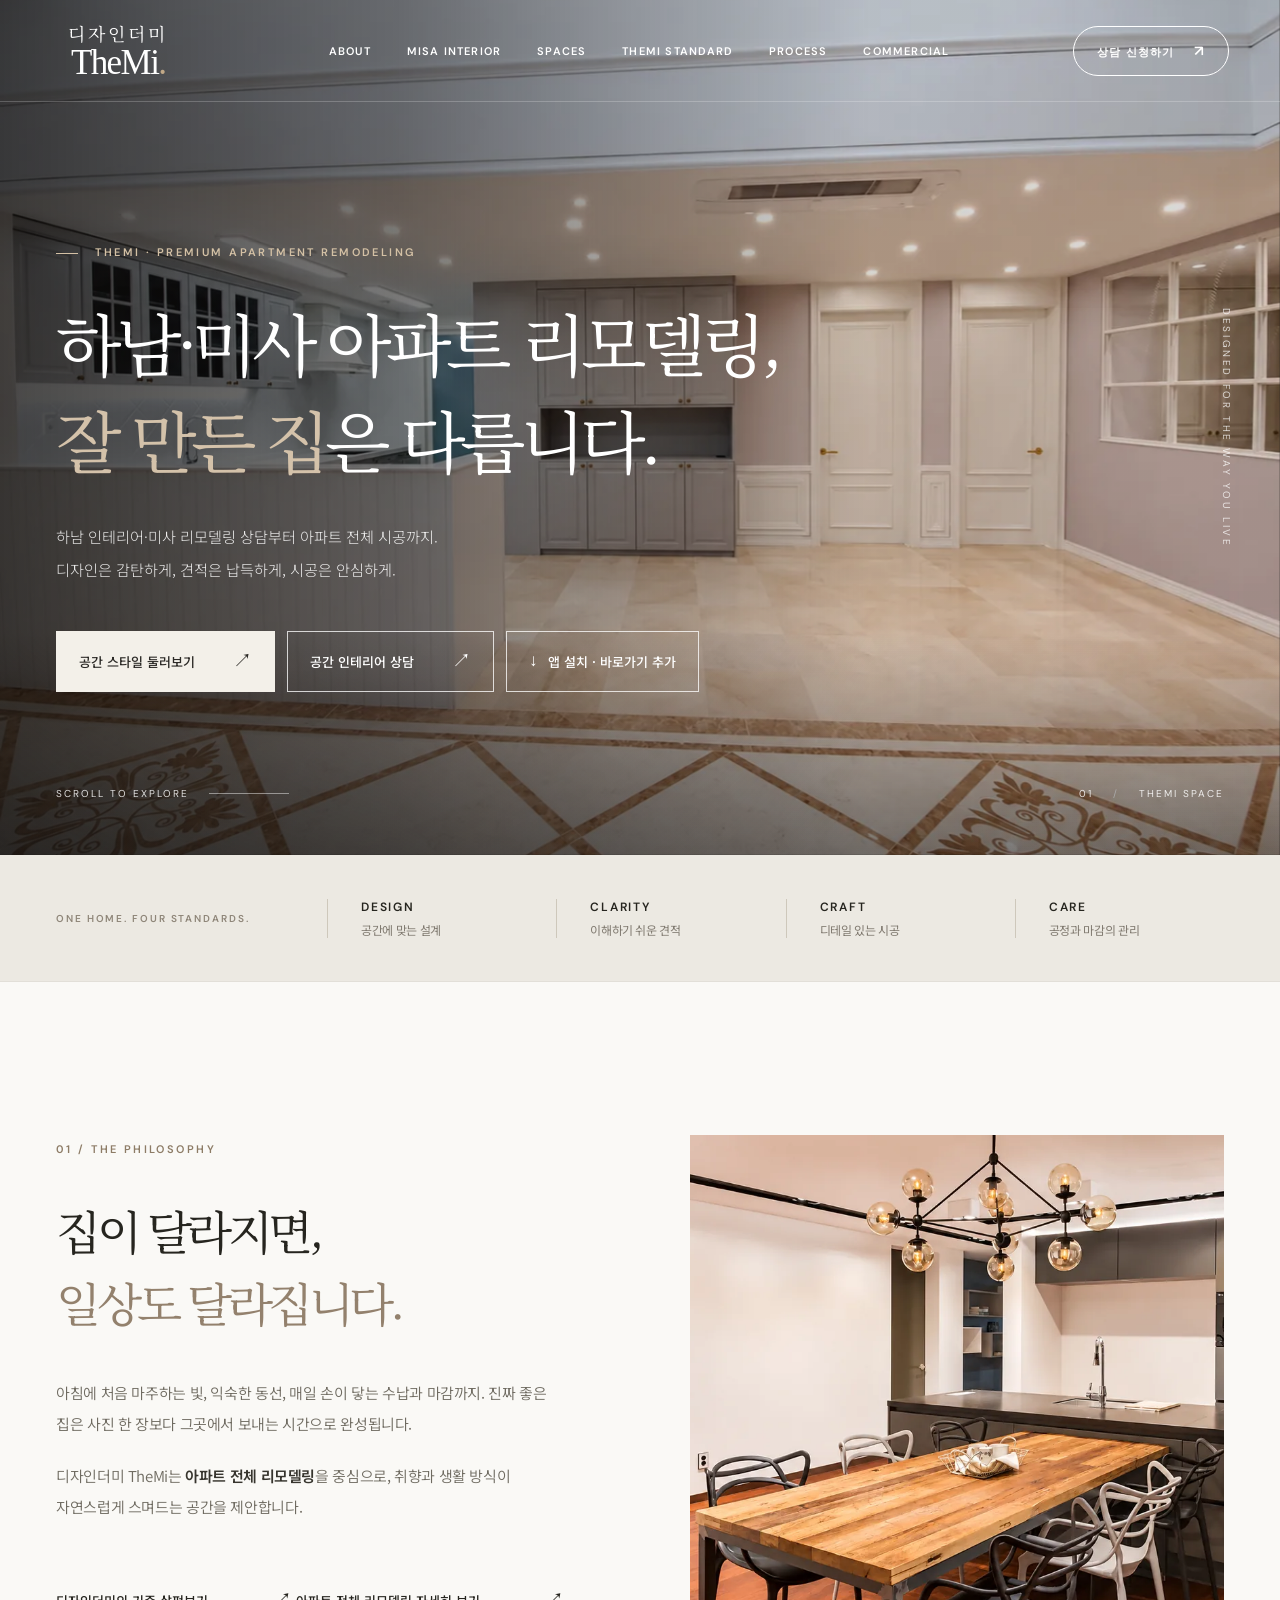
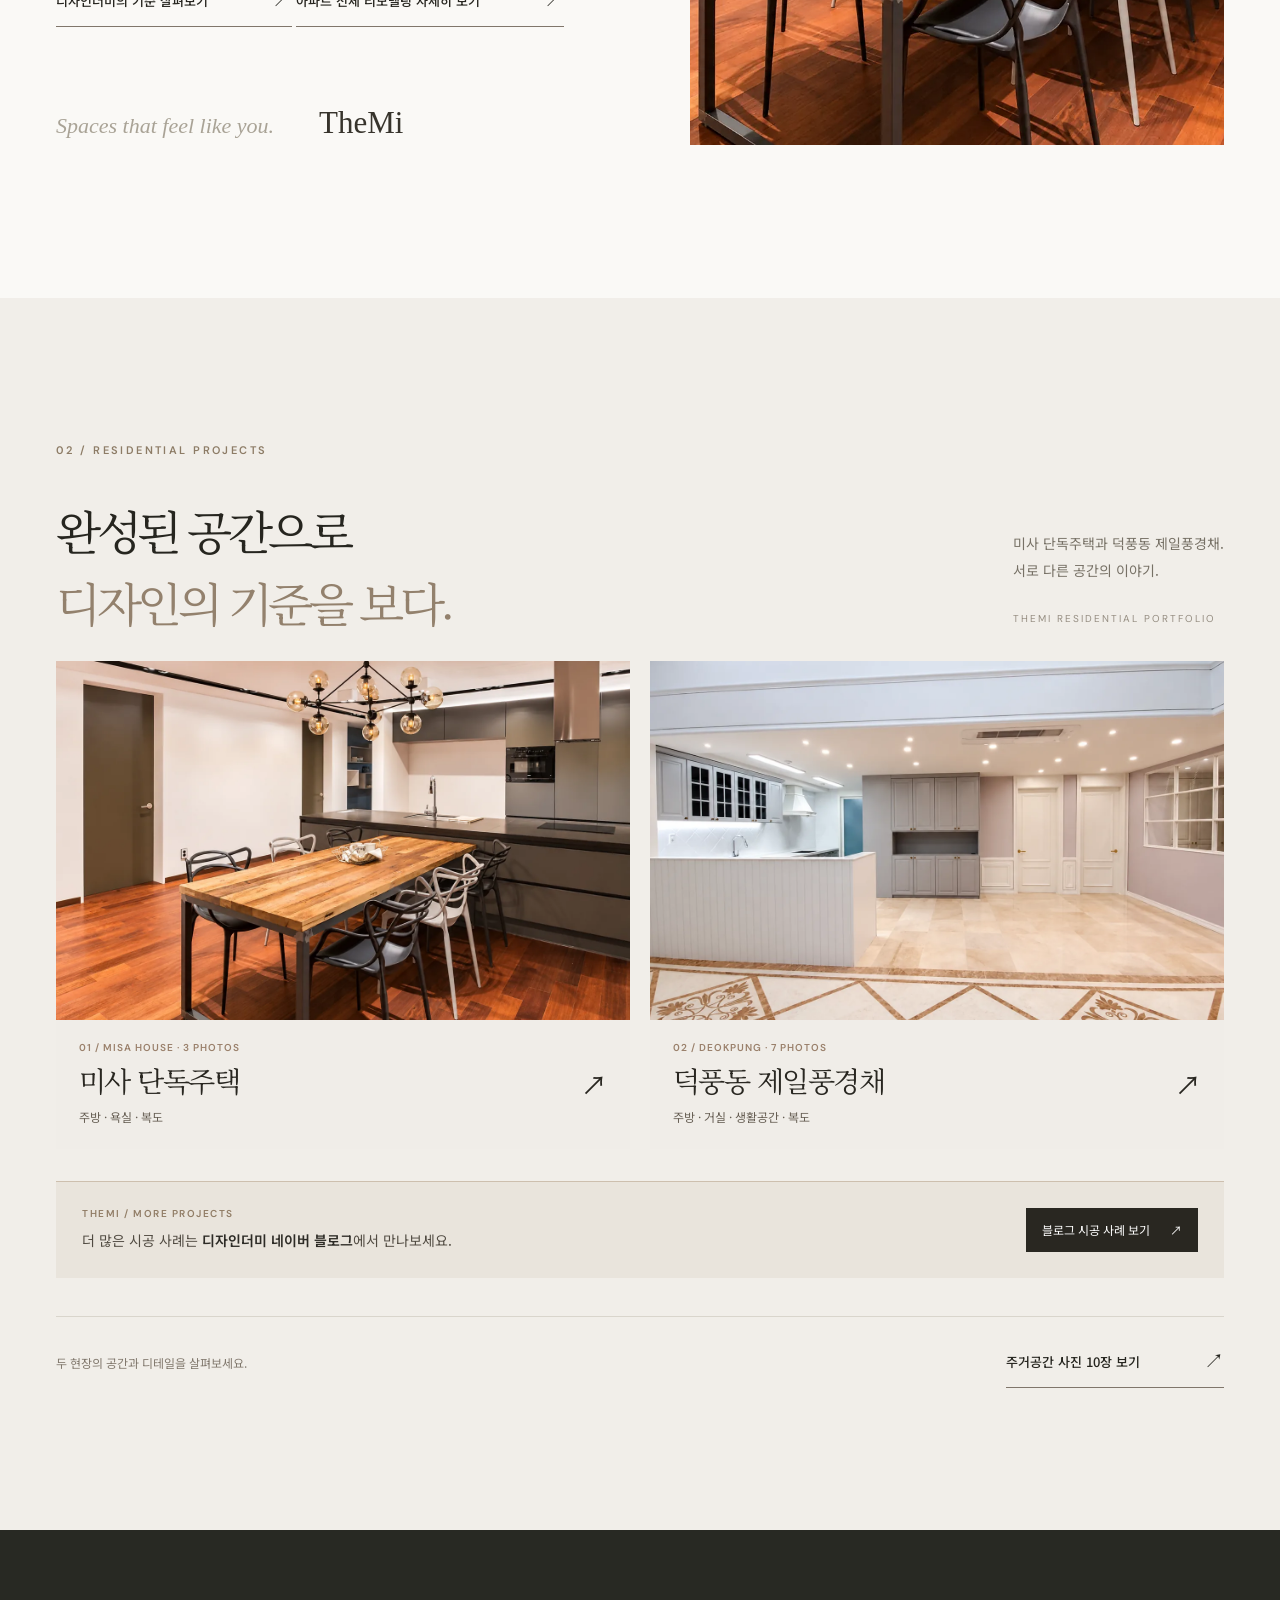
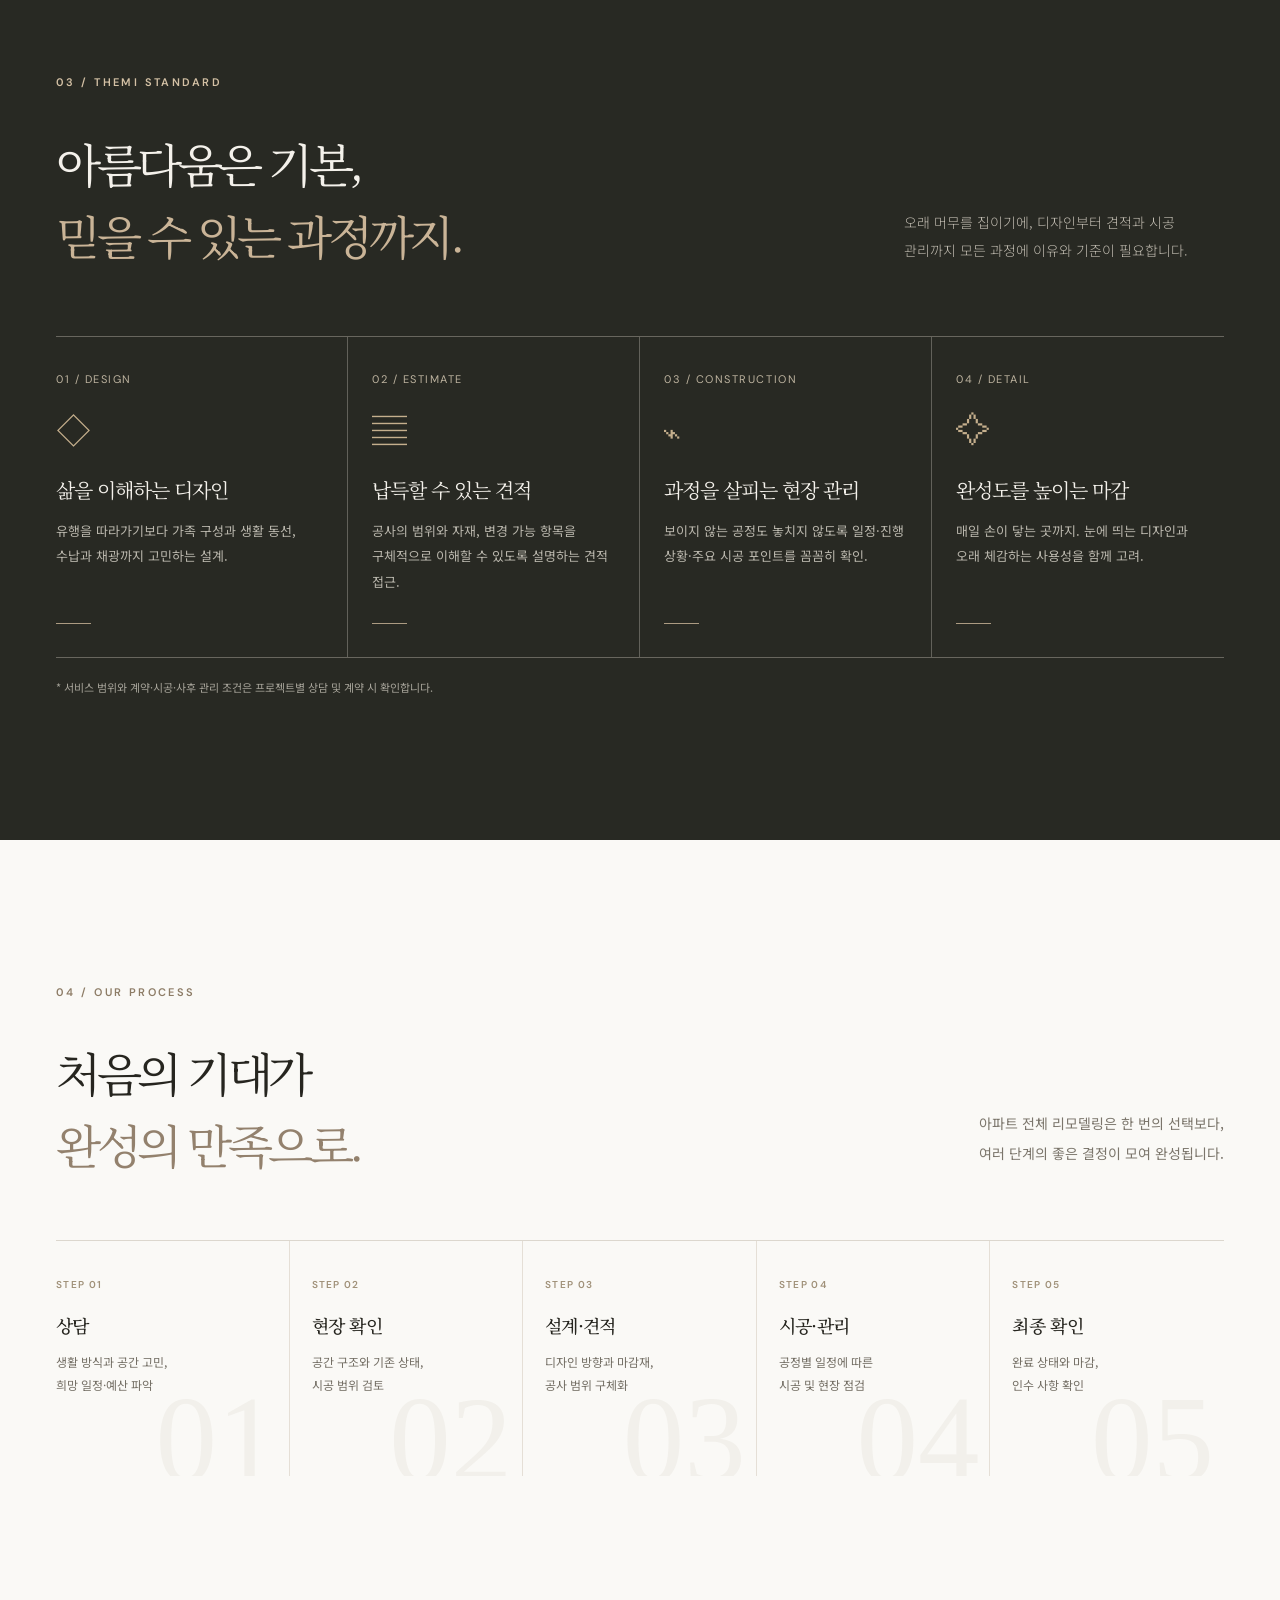
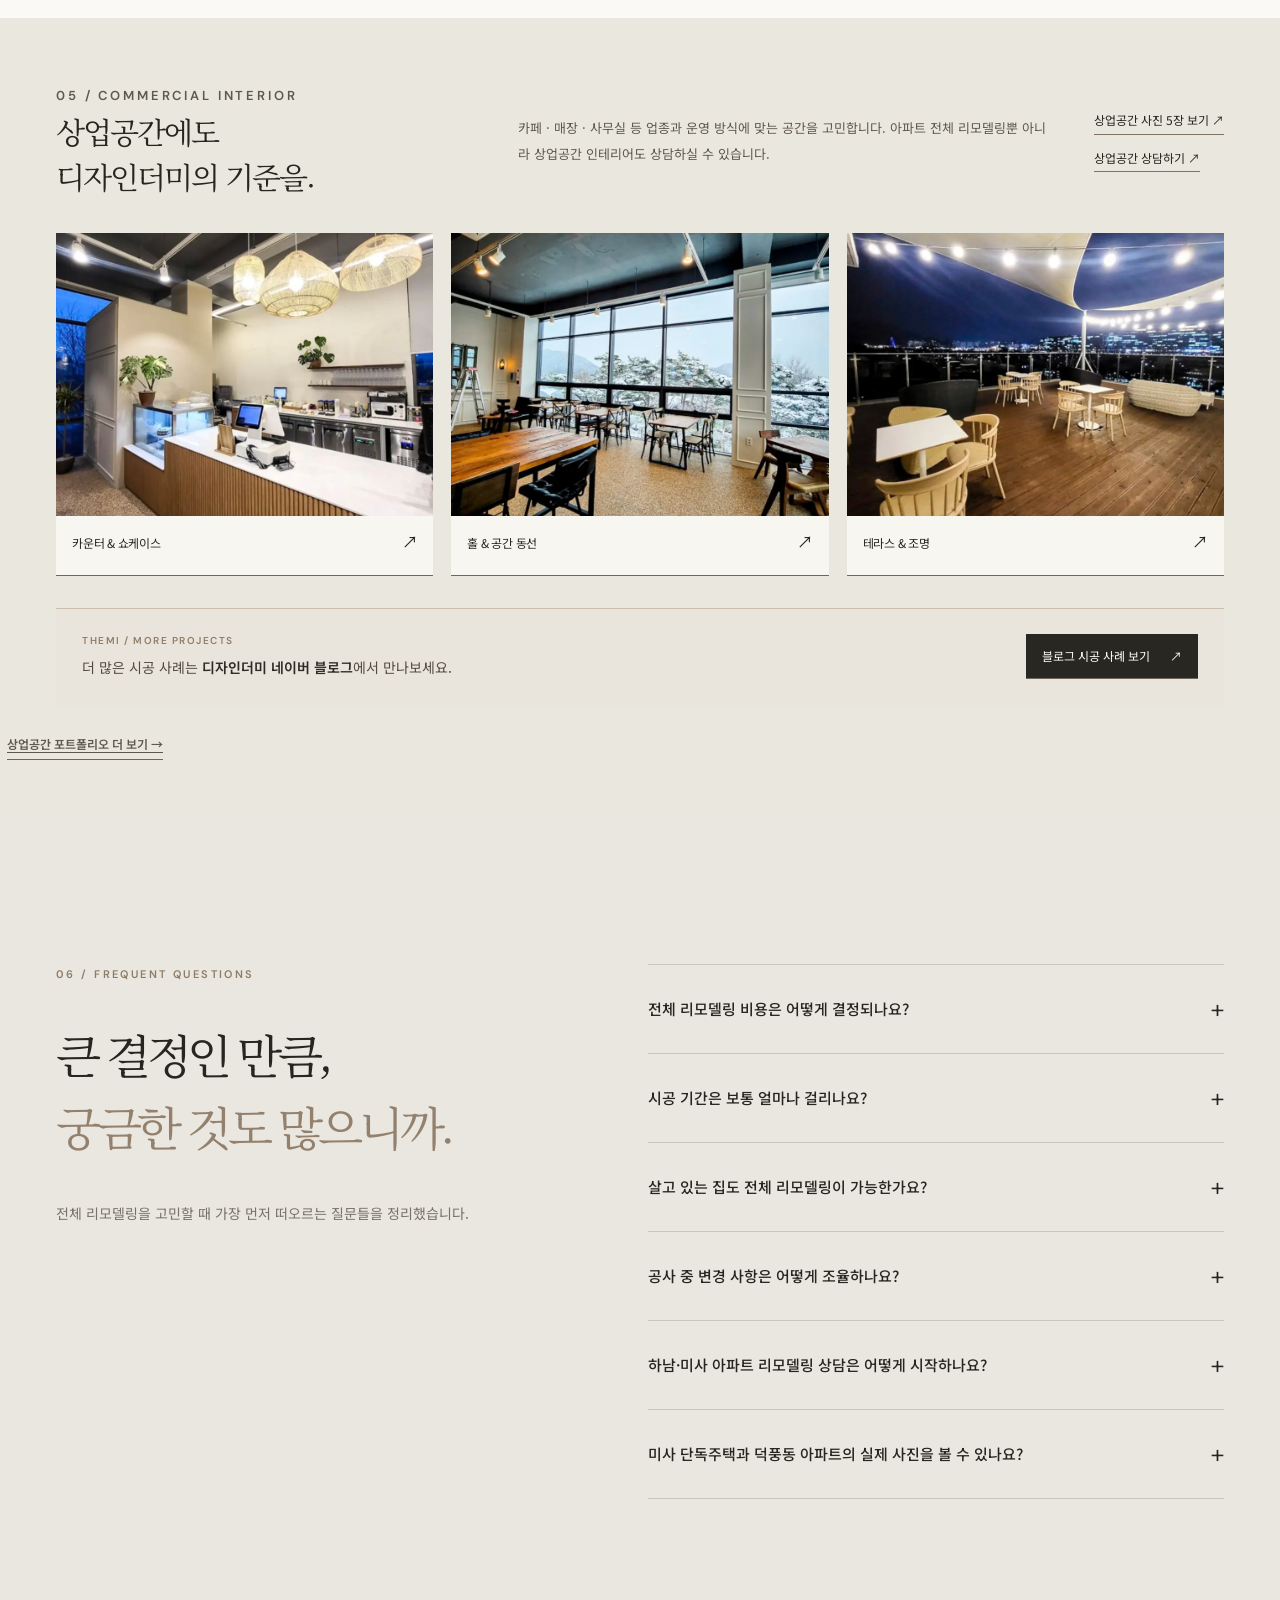
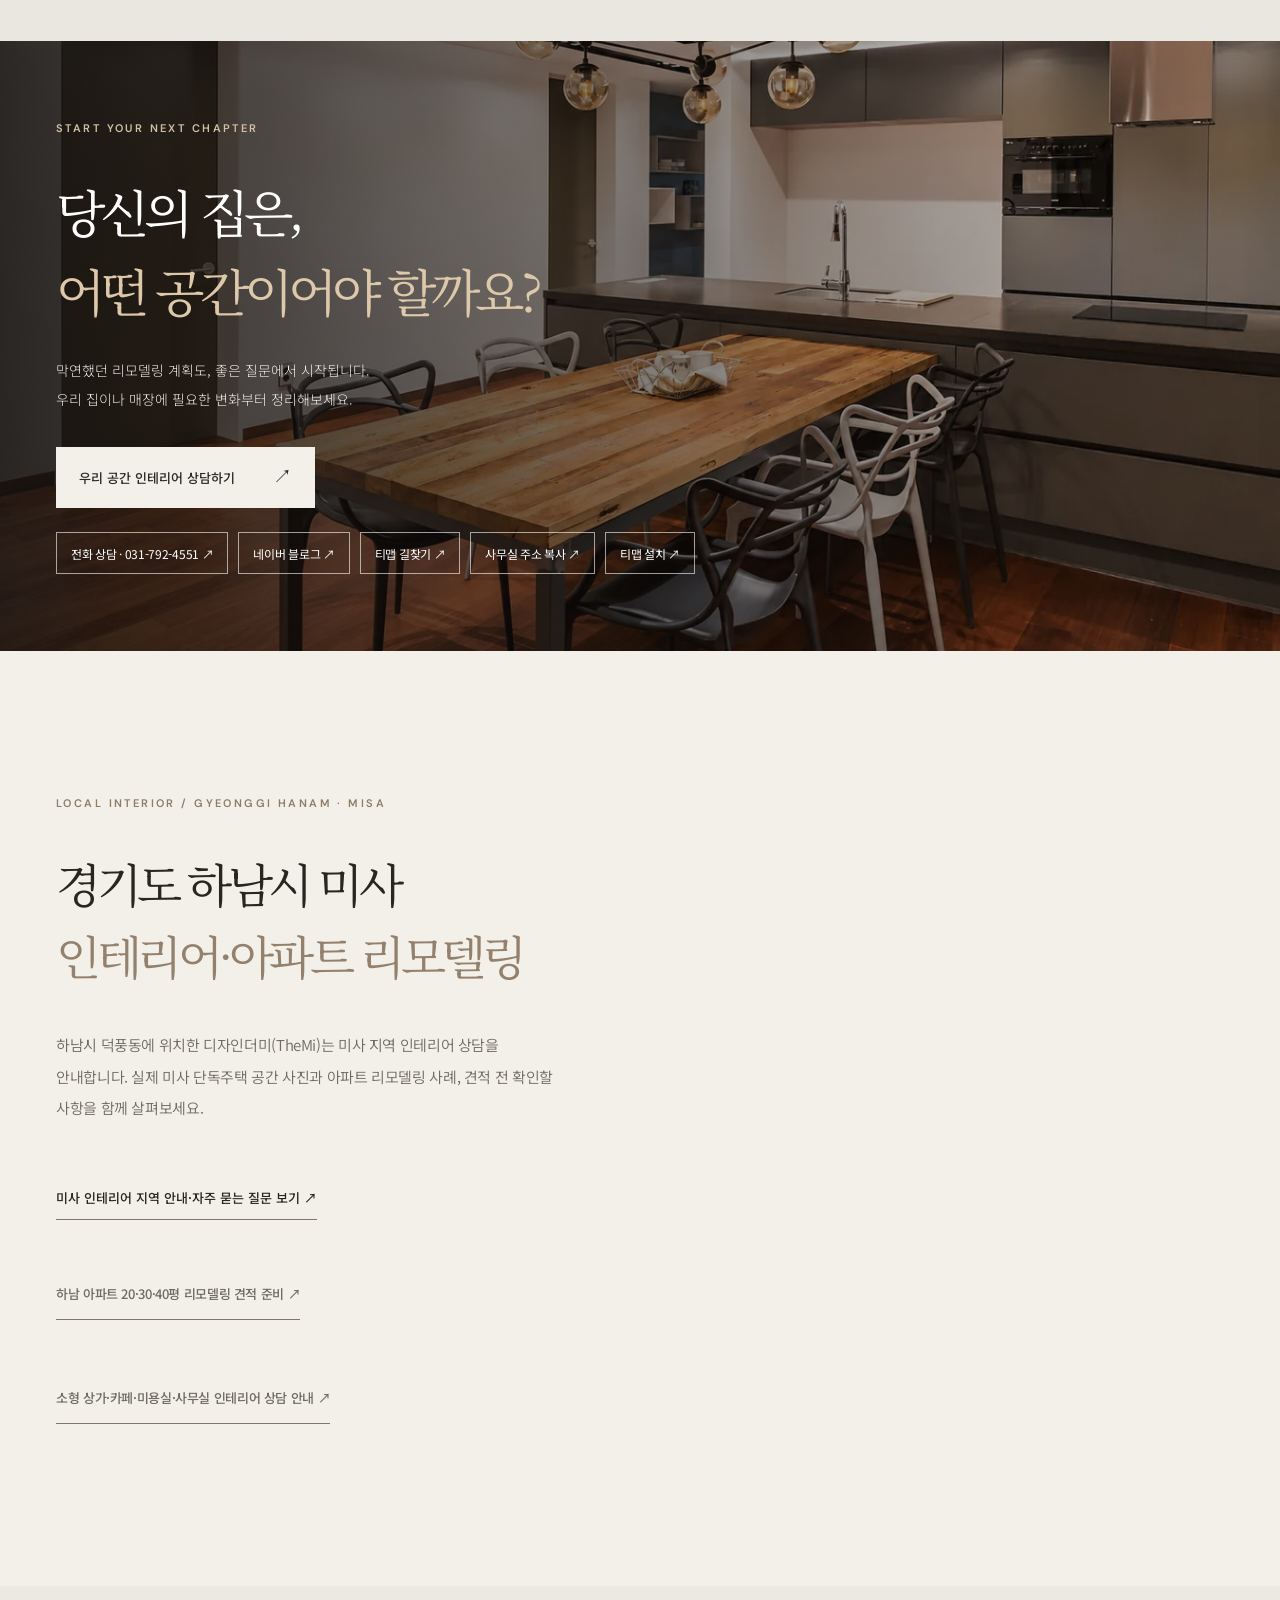
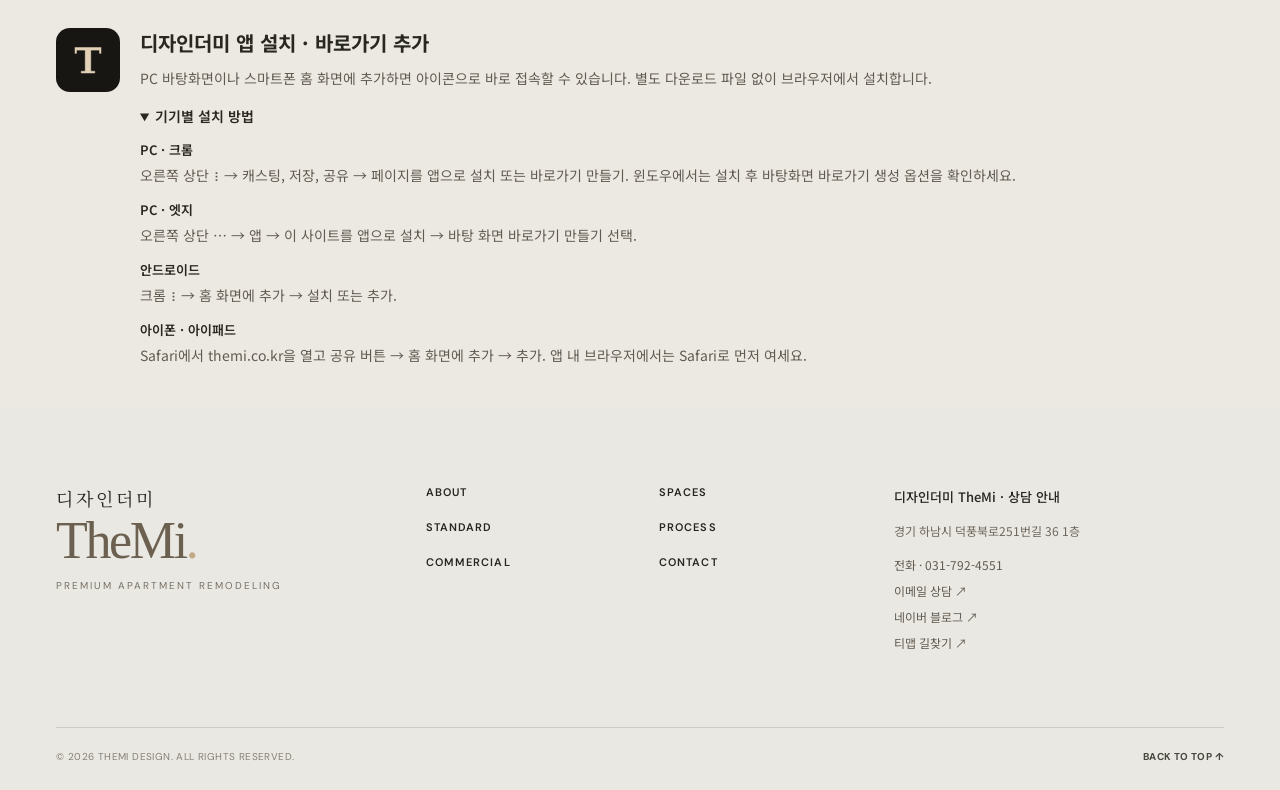
==== commit 6336bf8d: "Add visible web app install link and device instructions" ====
--- a/index.html
+++ b/index.html
@@ -96,6 +96,11 @@
   ]
 }
   </script>
+<link rel="manifest" href="/manifest.webmanifest">
+<link rel="apple-touch-icon" sizes="180x180" href="/assets/icons/icon-180.png">
+<meta name="apple-mobile-web-app-title" content="디자인더미">
+<link rel="stylesheet" href="/assets/install.css?v=20261125">
+<script src="/assets/install.js?v=20261125" defer></script>
 </head>
 <body>
   <a href="#main" class="skip-link">본문으로 바로가기</a>
@@ -128,6 +133,7 @@
         <div class="hero-actions reveal">
           <a class="btn btn-cream" href="#spaces">공간 스타일 둘러보기 <span aria-hidden="true">↗</span></a>
           <a class="btn btn-outline-light" href="#contact">공간 인테리어 상담 <span aria-hidden="true">↗</span></a>
+          <a class="btn btn-outline-light themi-install-link" href="#install-guide" data-themi-install><span aria-hidden="true">↓</span> 앱 설치 · 바로가기 추가</a>
         </div>
       </div>
       <div class="hero-side-label" aria-hidden="true">DESIGNED FOR THE WAY YOU LIVE</div>
@@ -273,7 +279,21 @@
         <p class="section-copy"><a class="text-link" href="commercial-interior.html#commercial-small-spaces">소형 상가·카페·미용실·사무실 인테리어 상담 안내 ↗</a></p>
       </div>
     </section>
-  </main>
+  <section id="install-guide" class="themi-install-section" aria-labelledby="install-guide-title">
+  <div class="page-width themi-install-inner">
+    <img src="/assets/icons/icon-192.png" width="64" height="64" alt="" class="themi-install-icon" loading="lazy">
+    <div><h2 id="install-guide-title">디자인더미 앱 설치 · 바로가기 추가</h2><p>PC 바탕화면이나 스마트폰 홈 화면에 추가하면 아이콘으로 바로 접속할 수 있습니다. 별도 다운로드 파일 없이 브라우저에서 설치합니다.</p>
+    <button type="button" class="btn btn-dark" id="themi-native-install" hidden>디자인더미 설치하기 ↗</button>
+    <p id="themi-install-status" role="status" aria-live="polite"></p>
+    <details id="themi-install-help" open><summary>기기별 설치 방법</summary>
+      <dl><dt>PC · 크롬</dt><dd>오른쪽 상단 ⋮ → 캐스팅, 저장, 공유 → 페이지를 앱으로 설치 또는 바로가기 만들기. 윈도우에서는 설치 후 바탕화면 바로가기 생성 옵션을 확인하세요.</dd>
+      <dt>PC · 엣지</dt><dd>오른쪽 상단 … → 앱 → 이 사이트를 앱으로 설치 → 바탕 화면 바로가기 만들기 선택.</dd>
+      <dt>안드로이드</dt><dd>크롬 ⋮ → 홈 화면에 추가 → 설치 또는 추가.</dd>
+      <dt>아이폰 · 아이패드</dt><dd>Safari에서 themi.co.kr을 열고 공유 버튼 → 홈 화면에 추가 → 추가. 앱 내 브라우저에서는 Safari로 먼저 여세요.</dd></dl>
+    </details></div>
+  </div>
+</section>
+</main>
 
   <footer class="footer"><div class="page-width footer-top"><div class="footer-brand"><span class="brand-kr">디자인더미</span><span class="brand-en">TheMi<span class="brand-dot">.</span></span><small>PREMIUM APARTMENT REMODELING</small></div><div class="footer-links"><a href="#about">ABOUT</a><a href="#spaces">SPACES</a><a href="#strength">STANDARD</a><a href="#process">PROCESS</a><a href="#commercial">COMMERCIAL</a><a href="#contact">CONTACT</a></div><div class="footer-notice"><b>디자인더미 TheMi · 상담 안내</b>
   <address data-theme-address>경기 하남시 덕풍북로251번길 36 1층</address>
--- a/assets/styles.css
+++ b/assets/styles.css
@@ -10,7 +10,7 @@
 .contact{position:relative;isolation:isolate;color:white;min-height:610px;display:flex;align-items:center;overflow:hidden;background:#222}.contact-image{object-position:center}.contact-overlay{position:absolute;inset:0;background:linear-gradient(90deg,rgba(15,14,13,.87),rgba(15,14,13,.45) 55%,rgba(15,14,13,.16)),linear-gradient(0deg,rgba(0,0,0,.16),transparent);z-index:-1}.contact-inner{padding-top:70px;padding-bottom:70px}.contact .display-heading{font-size:clamp(35px,4vw,60px);margin-bottom:26px}.contact .display-heading em{color:#ddc8aa}.contact-inner>p:not(.eyebrow){font-size:14px;font-weight:300;line-height:2.05;color:#f1ede8;margin-bottom:34px}.contact-fineprint{margin-top:26px;font-size:11px;color:#c3bbac}.contact-badge{right:14px;bottom:15px}
 .footer{background:#eae8e2}.footer-top{padding-top:75px;padding-bottom:76px;display:grid;grid-template-columns:1fr 1.3fr 1fr;align-items:start;gap:40px}.footer-brand{display:flex;align-items:flex-start;flex-direction:column;gap:9px}.footer-brand .brand-en{font-size:52px;color:#6c6151}.footer-brand small{font:10px var(--font-en);letter-spacing:.2em;color:#777166;margin-top:8px}.footer-links{display:grid;grid-template-columns:repeat(2,minmax(0,1fr));gap:21px 38px;font:600 11px var(--font-en);letter-spacing:.1em}.footer-links a:hover{text-decoration:underline}.footer-notice b{font-size:13px;font-weight:500}.footer-notice p{font-size:12px;color:#81786e;margin-top:12px;line-height:1.9}.footer-bottom{border-top:1px solid #cfcbc1;display:flex;gap:20px;justify-content:space-between;align-items:center;padding-top:22px;padding-bottom:27px;color:#868076;font:10px var(--font-en);letter-spacing:.04em}.footer-bottom span:nth-child(2){font-family:var(--font-sans);font-size:11px}.footer-bottom a{color:#48463f;font-weight:700}.mobile-bottom-cta{display:none}
 .inquiry-dialog,.space-dialog{border:0;padding:0;box-shadow:0 35px 100px rgba(0,0,0,.3)}dialog::backdrop{background:rgba(12,12,11,.78);backdrop-filter:blur(7px)}.inquiry-dialog{width:min(625px,calc(100vw - 28px));max-height:min(85svh,900px);overflow-y:auto;background:#faf9f5;color:var(--ink);padding:34px 40px}.dialog-heading{display:flex;align-items:start;justify-content:space-between;gap:20px;border-bottom:1px solid #ded9d0;padding-bottom:23px;margin-bottom:25px}.dialog-heading .eyebrow{font-size:10px;margin-bottom:15px}.dialog-heading h2{font:400 26px var(--font-serif);letter-spacing:-.06em;margin-bottom:10px}.dialog-heading p:last-child{color:#817a6d;font-size:12px;line-height:1.75;margin:0}.modal-close{display:grid;place-items:center;border:0;background:transparent;font:300 34px Arial;color:#403d36;line-height:1;width:35px;height:35px;flex:none}.inquiry-dialog form>label,.form-grid label{display:flex;flex-direction:column;gap:10px;font-size:12px;font-weight:500;margin-bottom:19px}.form-grid{display:grid;grid-template-columns:1fr 1fr;gap:0 15px}.inquiry-dialog input,.inquiry-dialog textarea,.inquiry-dialog select{background:#fff;border:1px solid #d8d3ca;border-radius:0;color:#333;min-height:45px;width:100%;padding:11px 12px;font-size:13px;outline:none}.inquiry-dialog textarea{resize:vertical;min-height:88px}.inquiry-dialog input:focus,.inquiry-dialog textarea:focus,.inquiry-dialog select:focus{border-color:#907961}.form-submit{width:100%;margin-top:6px}.privacy-hint{font-size:11px;color:#8b8277;line-height:1.75;margin:16px 0 0}.inquiry-result h3{font:500 18px var(--font-serif)}.inquiry-result pre{white-space:pre-wrap;word-break:break-word;background:#eeeae3;color:#403a32;font:13px/1.95 var(--font-sans);padding:19px}.result-actions{display:flex;gap:11px}.result-actions>.btn{flex:1;justify-content:space-between}.inquiry-result small{color:#756f65;display:block;margin-top:15px;line-height:1.8}.inquiry-result [role=status]{min-height:18px;color:#596347;font-size:12px;margin-top:8px}.space-dialog{background:#f8f6f2;width:min(940px,calc(100vw - 28px));max-height:90svh;overflow-y:auto;position:relative;color:#292720}.space-dialog>img{width:100%;height:min(56svh,590px);object-fit:cover}.space-dialog .light{position:absolute;right:12px;top:12px;z-index:3;background:rgba(0,0,0,.4);color:white;border-radius:50%}.space-dialog-info{padding:24px 32px 26px}.space-dialog-info>span{font:600 10px var(--font-en);letter-spacing:.17em;color:#847763}.space-dialog-info h2{font:400 29px var(--font-serif);margin:12px 0 7px}.space-dialog-info p{font-size:13px;margin:0 0 6px;color:#6b645c}.space-dialog-info .space-disclaimer{color:#8e836f;font-size:11px}
-.reveal{opacity:0;transform:translateY(22px);transition:opacity .85s ease,transform .85s ease}.reveal.is-visible{opacity:1;transform:none}.hero .reveal{transition-delay:.15s}.hero h1.reveal{transition-delay:.24s}.hero .hero-lead.reveal{transition-delay:.35s}.hero .hero-actions.reveal{transition-delay:.44s}
+.reveal{opacity:1;transform:none;transition:opacity .85s ease,transform .85s ease}.reveal.is-visible{opacity:1;transform:none}.hero .reveal{transition-delay:.15s}.hero h1.reveal{transition-delay:.24s}.hero .hero-lead.reveal{transition-delay:.35s}.hero .hero-actions.reveal{transition-delay:.44s}
 @media(max-width:1150px){.page-width{width:min(100% - 70px,1450px)}.site-header{height:85px;padding:0 30px}.desktop-nav{gap:18px}.desktop-nav a{font-size:10px}.header-cta{padding:12px 15px}.header-cta span{margin-left:6px}.hero{height:790px}.about-grid{gap:50px}.about-visual{height:550px}.space-photo{height:270px}.standard-card{padding:31px 15px}.standard-card h3{font-size:18px}.standard-card p{font-size:12px}.hero-side-label{right:18px}}
 @media(max-width:850px){.desktop-nav{display:none}.menu-toggle{display:block}.header-right{gap:23px}.mobile-nav{display:flex;flex-direction:column;position:fixed;z-index:89;inset:0;background:#21221e;padding:120px 8% 40px;color:#f9f5ec;gap:0;transform:translateX(105%);transition:transform .38s cubic-bezier(.3,.8,.2,1);overflow:auto}.mobile-nav.is-active{transform:translateX(0)}.mobile-nav a{padding:16px 0 18px;border-bottom:1px solid #44443f;font-family:var(--font-serif);font-size:25px;display:flex;justify-content:space-between}.mobile-nav a span{font:11px var(--font-en);color:#ae9a7d}.mobile-nav p{font:10px var(--font-en);letter-spacing:.15em;color:#b6a386;margin-top:auto;padding-top:33px}.site-header.menu-active{background:#21221e;color:#fff;border-bottom-color:#555}.hero{height:770px}.promise-inner{grid-template-columns:repeat(4,minmax(0,1fr));padding:27px 0;gap:12px}.promise-intro{grid-column:1/-1;margin-bottom:6px}.promise-inner div{padding-left:12px}.about-grid{grid-template-columns:1fr 1fr;gap:40px}.about-visual{height:470px}.about-signature{display:none}.spaces-grid{grid-template-columns:repeat(2,1fr);gap:24px}.space-photo{height:340px}.standard-grid{grid-template-columns:repeat(2,1fr)}.standard-card{min-height:270px;padding:25px!important;border-bottom:1px solid #62615a}.standard-card:nth-child(2){border-right:0}.standard-card:nth-child(3),.standard-card:nth-child(4){border-bottom:0}.standard-head{align-items:start;flex-direction:column}.standard-head>p{max-width:510px;width:auto}.process-steps{grid-template-columns:repeat(3,1fr)}.process-step:nth-child(3){border-right:0}.faq-layout{grid-template-columns:1fr;gap:50px}.footer-top{grid-template-columns:1fr 1fr}.footer-notice{grid-column:1/-1}.footer-bottom{flex-wrap:wrap}}
 @media(max-width:600px){html{scroll-padding-top:65px}.page-width{width:calc(100% - 42px)}.section-pad{padding:80px 0}.site-header{height:68px;padding:0 19px}.site-header.scrolled{height:67px}.brand{min-width:90px;align-items:flex-start;gap:5px}.brand-kr{font-size:12px}.brand-en{font-size:25px}.header-cta{font-size:10px;padding:9px 12px}.header-cta span{display:none}.header-right{gap:15px}.menu-toggle{width:25px}.hero{min-height:645px;height:88svh;max-height:850px}.hero-image{object-position:63% center}.hero-shade{background:linear-gradient(90deg,rgba(8,8,8,.79),rgba(13,13,12,.38)),linear-gradient(0deg,rgba(10,9,9,.54),transparent 32%)}.hero-content{padding-top:68px}.hero .kicker{font-size:9px;letter-spacing:.09em;margin-bottom:23px}.hero h1{font-size:clamp(38px,9.5vw,53px);line-height:1.5;letter-spacing:-.095em;margin-bottom:23px}.hero-lead{font-size:12px;line-height:2;letter-spacing:-.04em;margin-bottom:28px}.hero-lead br{display:none}.hero-actions{align-items:start;gap:10px;flex-direction:column}.hero-actions .btn{width:min(100%,300px);min-height:48px;padding:13px 15px;font-size:12px}.hero-side-label{display:none}.hero-bottom{bottom:38px}.scroll-label{font-size:9px}.scroll-rule{width:36px}.hero-index{font-size:9px}.hero-badge{font-size:8px;bottom:11px}.promise-inner{grid-template-columns:1fr 1fr;gap:18px 5px;padding:27px 0}.promise-intro{margin-bottom:0}.promise-inner div{padding-left:16px}.promise-inner b{font-size:10px}.promise-inner small{font-size:11px}.eyebrow{font-size:10px;margin-bottom:20px}.display-heading{font-size:clamp(32px,7.9vw,39px);line-height:1.6;margin-bottom:24px}.about-grid{display:flex;flex-direction:column;align-items:stretch;gap:35px}.about-left{padding:0}.section-copy{font-size:13px;line-height:2.1}.about-visual{height:470px}.text-link{font-size:12px;gap:35px;margin-top:15px}.section-heading{align-items:start;flex-direction:column;gap:22px}.heading-aside p{font-size:12px;margin:0}.heading-aside span{display:none}.portfolio-notice{font-size:11px;line-height:1.8;margin:22px 0 24px}.spaces-grid{grid-template-columns:1fr 1fr;gap:11px}.space-photo{height:clamp(145px,49vw,240px)}.space-card-foot{padding:12px 0;gap:0}.space-card-foot small{font-size:8px;margin-bottom:7px}.space-card-foot strong{font-size:12px;line-height:1.7;letter-spacing:-.08em}.circle-arrow{width:25px;height:25px;font-size:14px}.space-overlay{display:none}.spaces-bottom{align-items:start;flex-direction:column}.spaces-bottom p{font-size:11px}.spaces-bottom .text-link{margin-top:10px}.standard-head{gap:20px;margin-bottom:33px}.standard-head>p{font-size:12px}.standard-grid{grid-template-columns:1fr 1fr}.standard-card{min-height:280px;padding:18px 11px!important}.standard-num{font-size:9px;letter-spacing:.04em}.standard-icon{font-size:30px;margin:22px 0}.standard-card h3{font-size:15px}.standard-card p{font-size:11px;line-height:1.85}.standards-footnote{font-size:10px}.process-head{margin-bottom:36px}.process-steps{grid-template-columns:1fr}.process-step{min-height:140px;border-right:0;border-bottom:1px solid #dcd7ce;padding:22px 0!important}.process-step:last-child{border-bottom:0}.process-step h3{font-size:17px;margin:11px 0 6px}.process-step p{font-size:12px;margin:0}.step-deco{font-size:95px;bottom:-35px}.faq-layout{gap:28px}.faq-intro>p:last-child{font-size:12px}.faq-item summary{font-size:13px;line-height:1.7;padding:22px 0}.faq-item p{font-size:12px}.contact{min-height:530px}.contact-image{object-position:55% center}.contact-inner{padding-top:65px;padding-bottom:85px}.contact .display-heading{font-size:clamp(33px,8vw,42px)}.contact-inner>p:not(.eyebrow){font-size:12px}.contact .btn{font-size:12px;min-height:51px;gap:20px}.contact-fineprint{font-size:10px;max-width:240px;line-height:1.7}.footer{padding-bottom:60px}.footer-top{padding-top:54px;padding-bottom:35px;grid-template-columns:1fr;gap:32px}.footer-links{font-size:11px;gap:17px}.footer-bottom{flex-direction:column;align-items:flex-start;gap:12px}.footer-bottom span{line-height:1.8}.mobile-bottom-cta{display:flex;position:fixed;z-index:85;bottom:0;left:0;right:0;width:100%;border:0;background:#292920;color:#f3ede5;padding:16px max(23px,env(safe-area-inset-left)) calc(16px + env(safe-area-inset-bottom));font-size:13px;justify-content:space-between;align-items:center;box-shadow:0 -5px 25px rgba(0,0,0,.12)}.mobile-bottom-cta span{font-size:20px}.inquiry-dialog{padding:25px 18px;max-height:87svh}.dialog-heading h2{font-size:21px}.form-grid{gap:0 11px}.form-grid label{font-size:11px}.inquiry-dialog input,.inquiry-dialog select{font-size:12px}.space-dialog>img{height:50svh}.space-dialog-info{padding:20px}}
@@ -116,3 +116,9 @@
 .portfolio-blog-cta>a{display:inline-flex;align-items:center;justify-content:space-between;gap:20px;padding:13px 16px;background:#292721;color:#fff;text-decoration:none;white-space:nowrap;font-size:12px;line-height:1.5}
 .portfolio-blog-cta>a:hover,.portfolio-blog-cta>a:focus-visible{background:#554e43;color:#fff}
 @media(max-width:700px){.portfolio-blog-cta{flex-direction:column;align-items:stretch;gap:15px;margin:25px 0 20px;padding:19px 18px}.portfolio-blog-cta p{font-size:13px!important}.portfolio-blog-cta>a{justify-content:space-between;width:100%;min-height:43px}}
+
+/* Responsive refinement: identical crawlable content at all viewport widths. */
+@media(min-width:851px) and (max-width:1100px){.desktop-nav{gap:12px;margin-left:8px}.desktop-nav a{letter-spacing:.045em;white-space:nowrap}.site-header{padding-inline:22px}.brand{min-width:110px}.header-cta{padding:11px 12px}.header-right{flex-shrink:0}}
+@media(max-width:850px){.mobile-nav{padding-top:calc(92px + env(safe-area-inset-top));padding-bottom:calc(28px + env(safe-area-inset-bottom))}.mobile-nav a{font-size:clamp(18px,4.7vw,25px);gap:12px;align-items:center}.menu-toggle{width:44px;height:44px;flex-shrink:0}.menu-toggle span{width:25px;left:9px;top:17px}.menu-toggle span+span{top:26px}}
+@media(max-width:600px){.page-width{width:calc(100% - 36px)}.site-header{padding-inline:16px}.header-right{gap:10px}.hero h1{font-size:clamp(32px,9vw,48px);line-height:1.42}.hero-lead,.section-copy,.faq-item p,.contact-inner>p:not(.eyebrow){font-size:14px;line-height:1.85}.standard-card p,.process-step p{font-size:13px}.text-link{font-size:14px;gap:12px;max-width:100%;overflow-wrap:anywhere;line-height:1.65}.text-link:hover{gap:12px}.inquiry-dialog input:not([type=checkbox]),.inquiry-dialog select,.inquiry-dialog textarea{font-size:16px;min-height:48px}.inquiry-dialog .form-grid{grid-template-columns:1fr;gap:0}.form-grid label,.inquiry-dialog .full-field{font-size:13px}.inquiry-dialog .form-consent small{font-size:12px}.footer{padding-bottom:calc(76px + env(safe-area-inset-bottom))}.mobile-bottom-cta{min-height:52px}.contact-shortcuts a,.contact-shortcuts .office-copy{min-height:44px}.about-visual{height:auto;aspect-ratio:4/5}.hero-bottom{letter-spacing:.07em}.hero-index span{margin-inline:6px}}
+@media(max-width:360px){.header-right{gap:6px}.header-cta{padding:8px 9px}.standard-grid{grid-template-columns:1fr}.standard-card{min-height:0;border-right:0!important;border-bottom:1px solid #62615a!important;padding:20px!important}.standard-card:last-child{border-bottom:0!important}.hero h1{font-size:32px}.hero-bottom{gap:10px}.scroll-label{gap:7px}.scroll-rule{width:20px}}
--- a/assets/install.css
+++ b/assets/install.css
@@ -0,0 +1 @@
+.themi-install-section{padding:42px 0;background:#ece9e2;color:#292721;scroll-margin-top:90px}.themi-install-inner{display:grid;grid-template-columns:64px minmax(0,1fr);align-items:start;gap:20px}.themi-install-icon{border-radius:14px;width:64px;height:64px}.themi-install-section h2{font-size:20px;line-height:1.5;margin:0 0 8px;word-break:keep-all}.themi-install-section p,.themi-install-section dd{font-size:14px;line-height:1.8;color:#625b52}.themi-install-section #themi-install-status:empty{display:none}.themi-install-section summary{font-size:14px;font-weight:600;cursor:pointer}.themi-install-section dl{margin:14px 0 0}.themi-install-section dt{font-weight:600;margin-top:12px;font-size:13px}.themi-install-section dd{margin:4px 0 0}.themi-install-link{gap:10px}.themi-install-link span{font-size:17px}.themi-install-section [hidden]{display:none!important}@media(max-width:600px){.themi-install-section{padding:32px 0}.themi-install-inner{grid-template-columns:48px minmax(0,1fr);gap:12px}.themi-install-icon{width:48px;height:48px;border-radius:10px}.themi-install-section h2{font-size:18px}.hero-actions .themi-install-link{justify-content:flex-start;gap:10px;min-height:44px}.themi-install-section .btn{max-width:100%;gap:10px}}
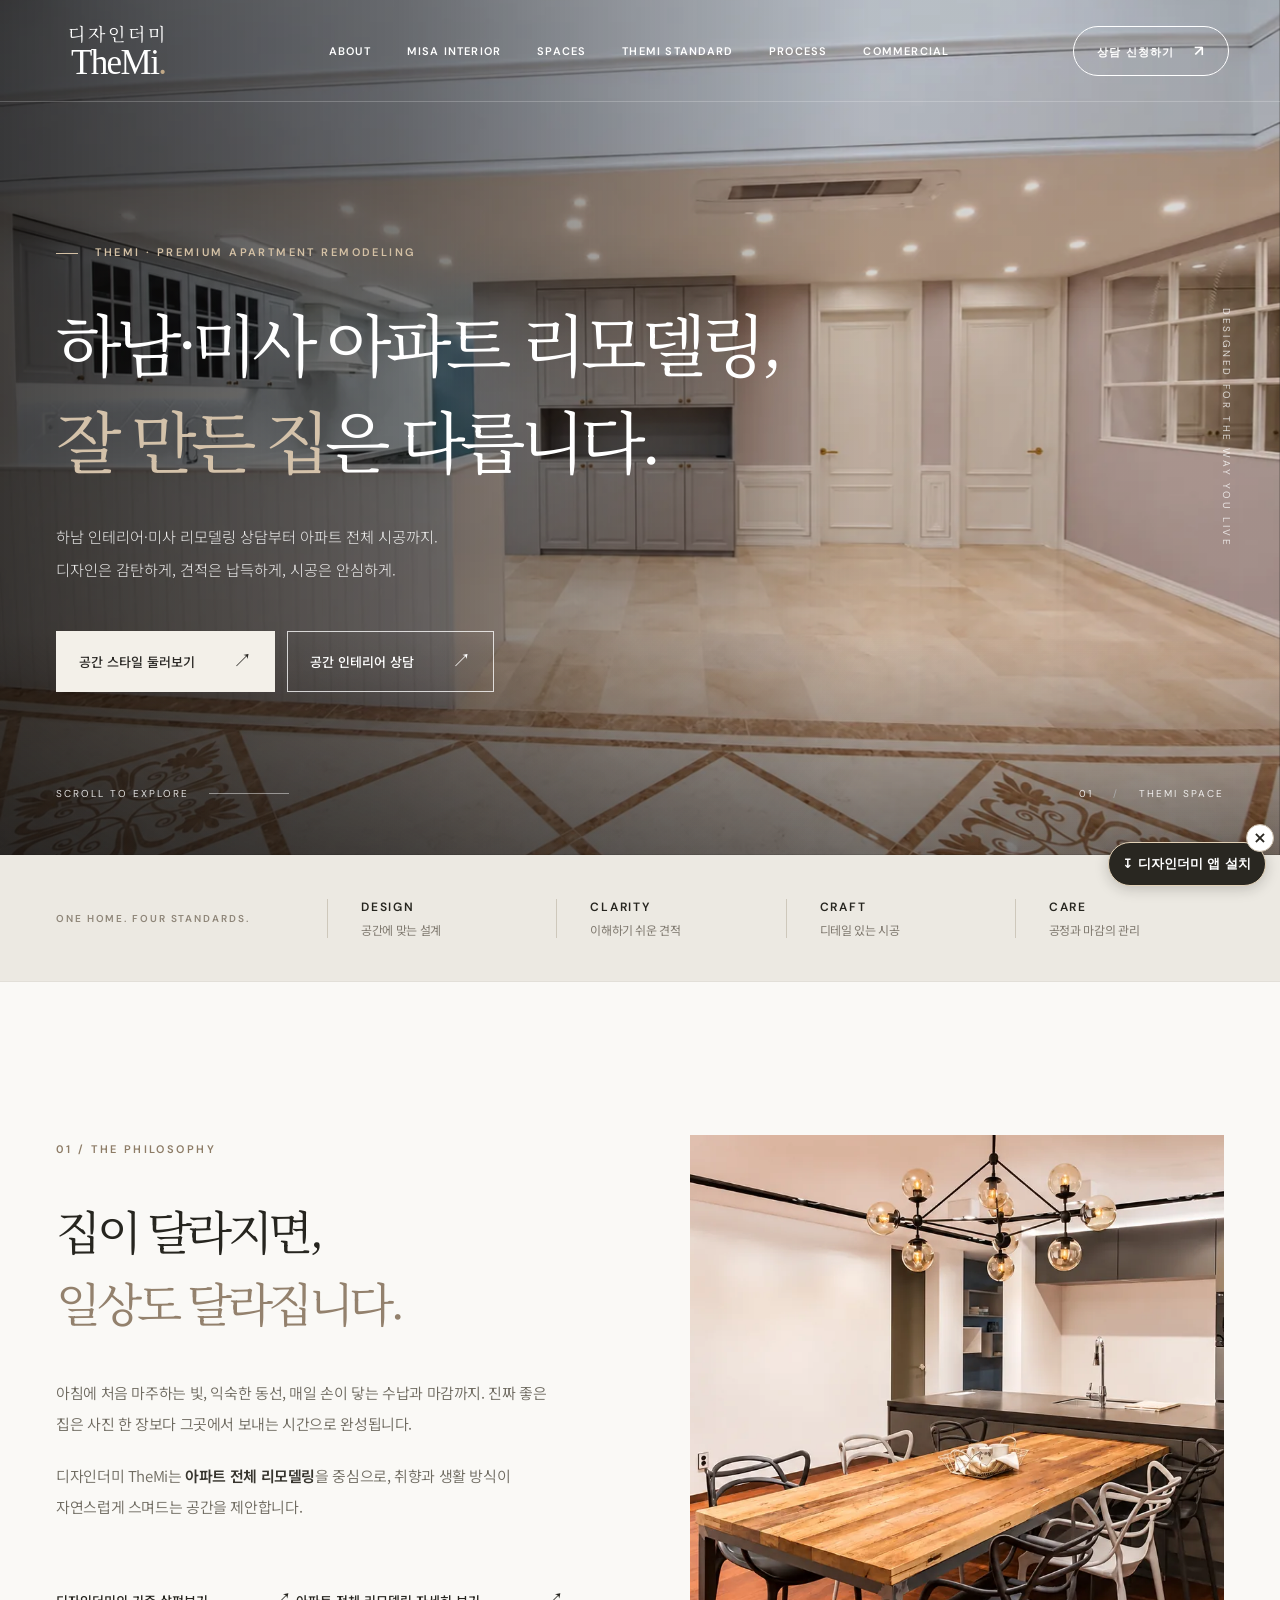
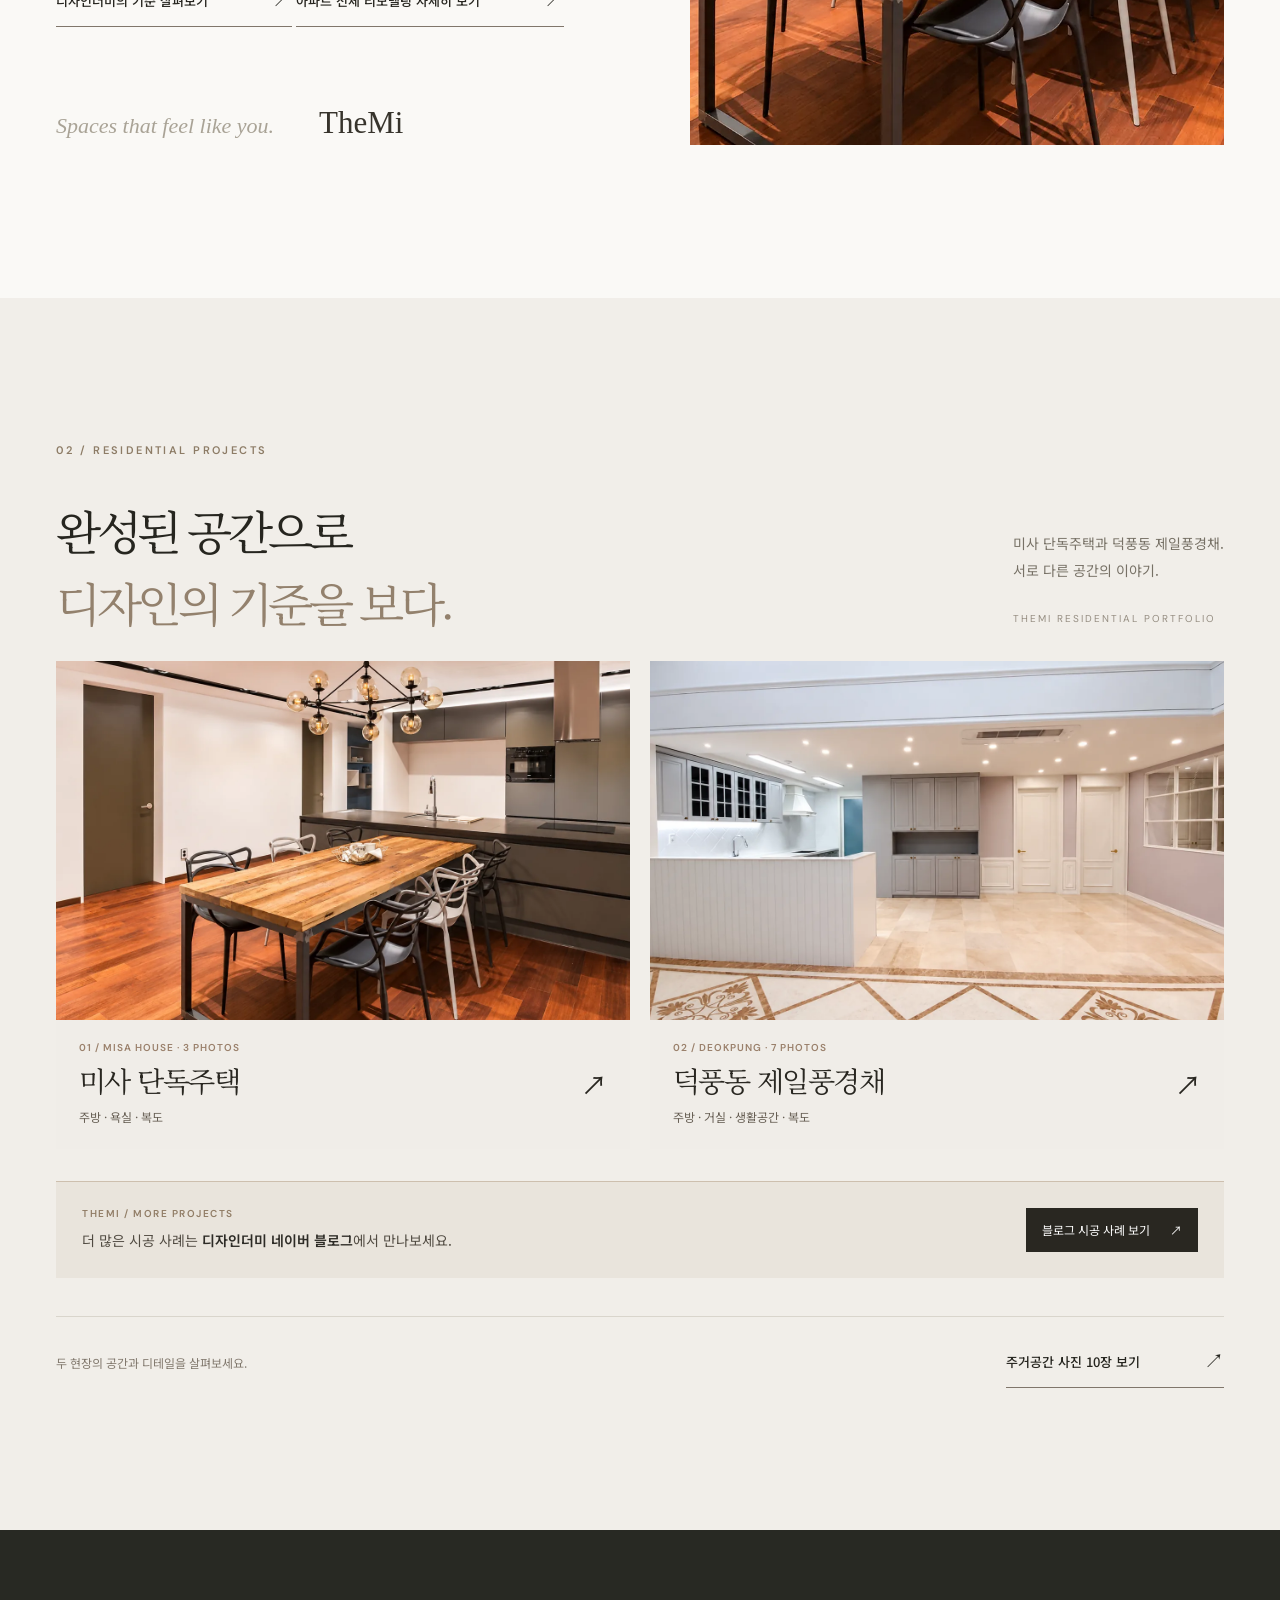
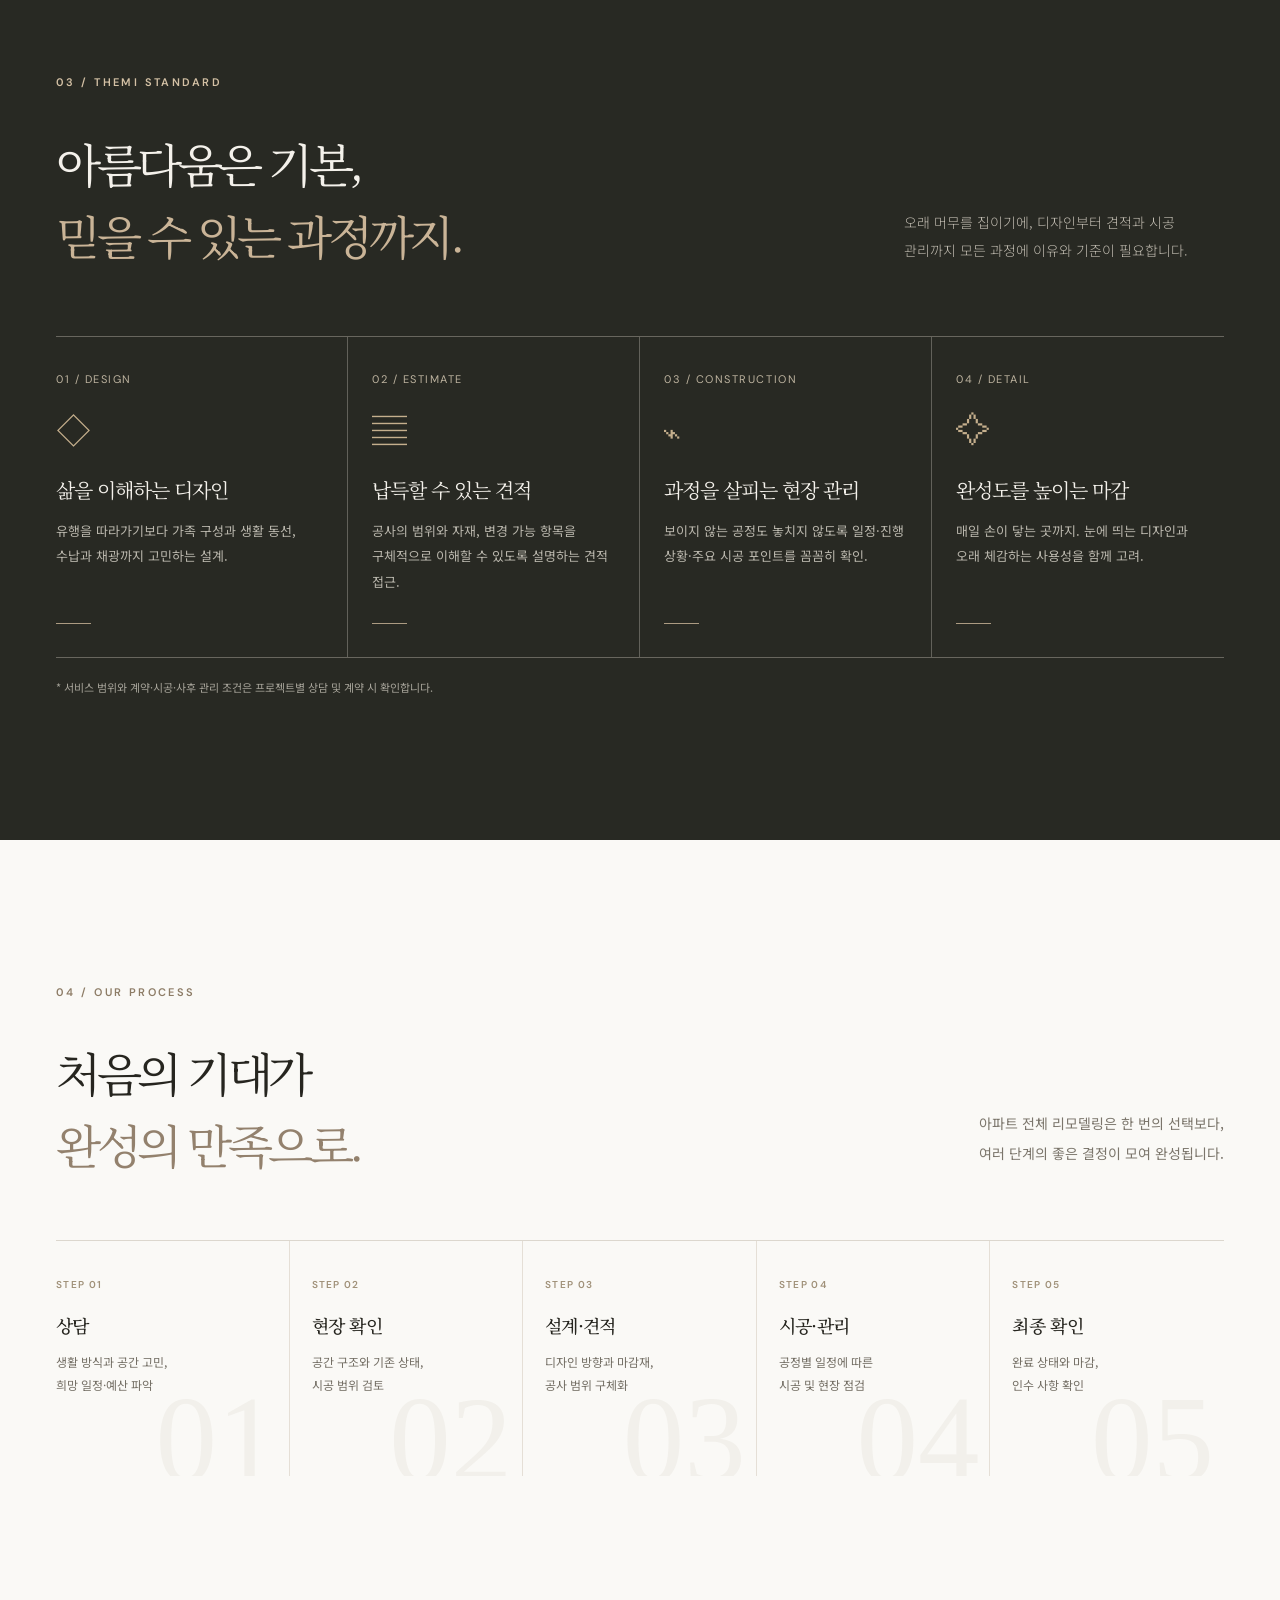
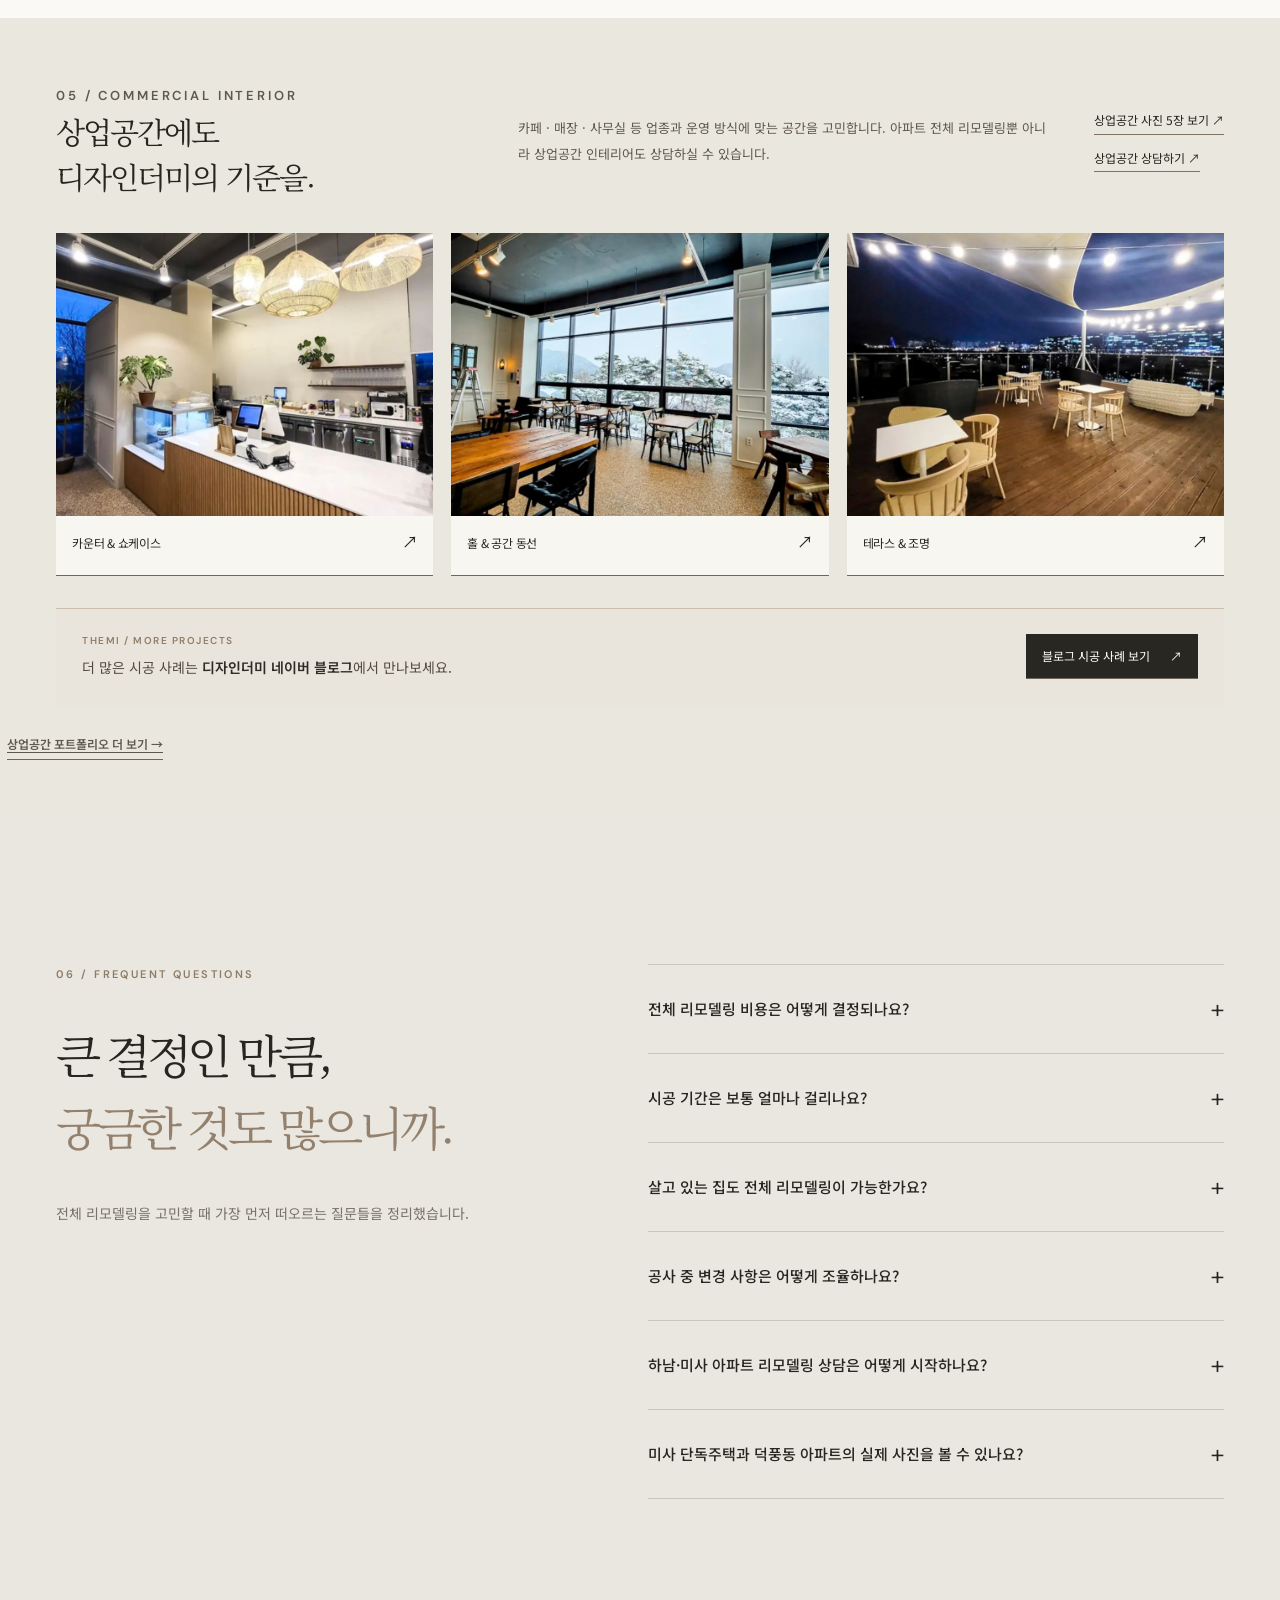
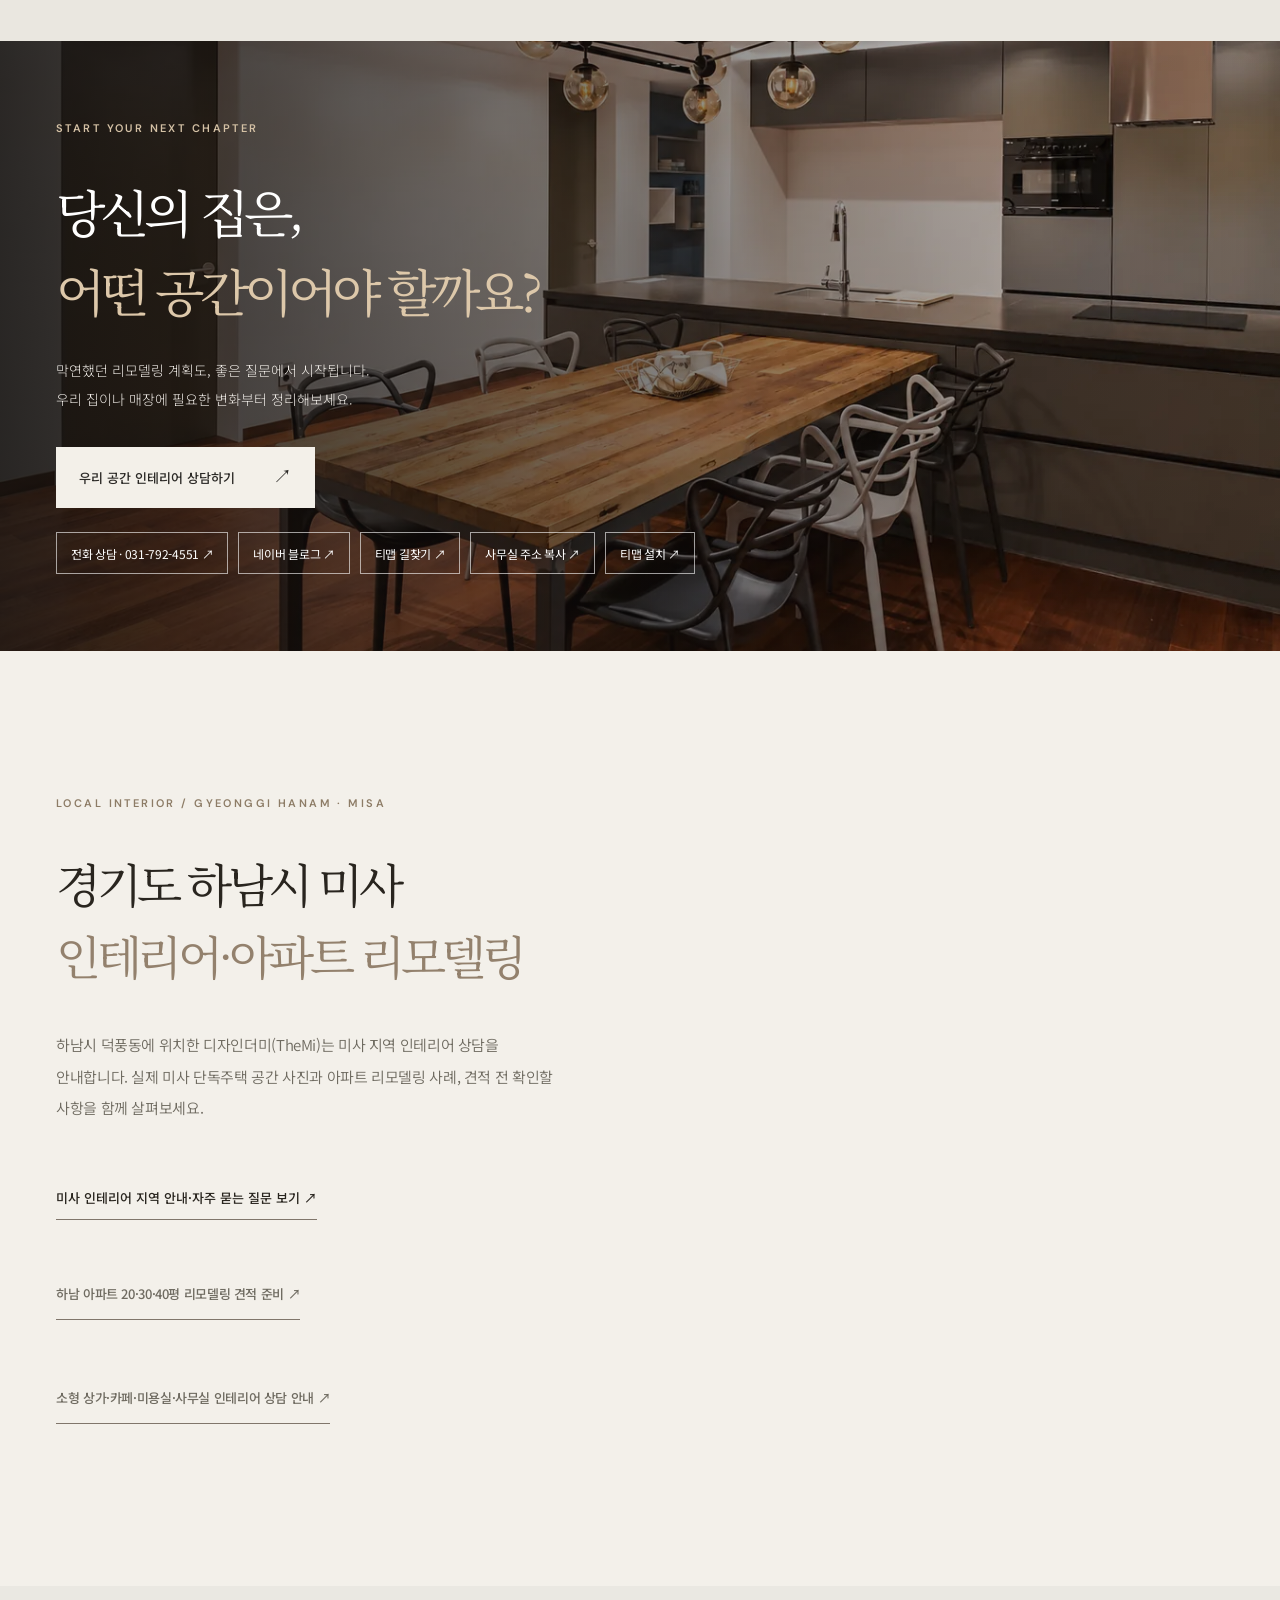
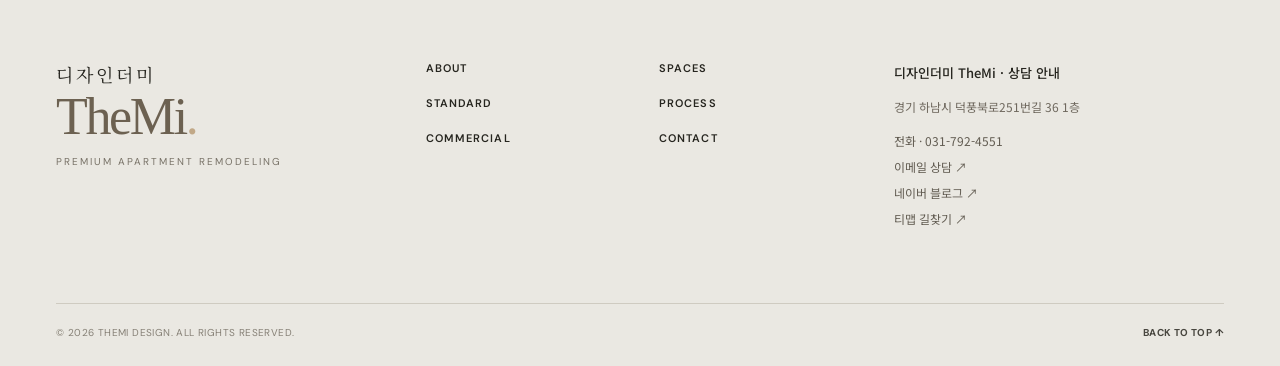
==== commit 20e751a9: "Match JAPULSE opt-in floating PWA install and network-first offline fallback" ====
--- a/index.html
+++ b/index.html
@@ -99,8 +99,10 @@
 <link rel="manifest" href="/manifest.webmanifest">
 <link rel="apple-touch-icon" sizes="180x180" href="/assets/icons/icon-180.png">
 <meta name="apple-mobile-web-app-title" content="디자인더미">
-<link rel="stylesheet" href="/assets/install.css?v=20261125">
-<script src="/assets/install.js?v=20261125" defer></script>
+<meta name="apple-mobile-web-app-capable" content="yes">
+<meta name="apple-mobile-web-app-status-bar-style" content="default">
+<link rel="stylesheet" href="/assets/install.css?v=20261125-japulse">
+<script src="/assets/install.js?v=20261125-japulse" defer></script>
 </head>
 <body>
   <a href="#main" class="skip-link">본문으로 바로가기</a>
@@ -133,7 +135,6 @@
         <div class="hero-actions reveal">
           <a class="btn btn-cream" href="#spaces">공간 스타일 둘러보기 <span aria-hidden="true">↗</span></a>
           <a class="btn btn-outline-light" href="#contact">공간 인테리어 상담 <span aria-hidden="true">↗</span></a>
-          <a class="btn btn-outline-light themi-install-link" href="#install-guide" data-themi-install><span aria-hidden="true">↓</span> 앱 설치 · 바로가기 추가</a>
         </div>
       </div>
       <div class="hero-side-label" aria-hidden="true">DESIGNED FOR THE WAY YOU LIVE</div>
@@ -279,21 +280,7 @@
         <p class="section-copy"><a class="text-link" href="commercial-interior.html#commercial-small-spaces">소형 상가·카페·미용실·사무실 인테리어 상담 안내 ↗</a></p>
       </div>
     </section>
-  <section id="install-guide" class="themi-install-section" aria-labelledby="install-guide-title">
-  <div class="page-width themi-install-inner">
-    <img src="/assets/icons/icon-192.png" width="64" height="64" alt="" class="themi-install-icon" loading="lazy">
-    <div><h2 id="install-guide-title">디자인더미 앱 설치 · 바로가기 추가</h2><p>PC 바탕화면이나 스마트폰 홈 화면에 추가하면 아이콘으로 바로 접속할 수 있습니다. 별도 다운로드 파일 없이 브라우저에서 설치합니다.</p>
-    <button type="button" class="btn btn-dark" id="themi-native-install" hidden>디자인더미 설치하기 ↗</button>
-    <p id="themi-install-status" role="status" aria-live="polite"></p>
-    <details id="themi-install-help" open><summary>기기별 설치 방법</summary>
-      <dl><dt>PC · 크롬</dt><dd>오른쪽 상단 ⋮ → 캐스팅, 저장, 공유 → 페이지를 앱으로 설치 또는 바로가기 만들기. 윈도우에서는 설치 후 바탕화면 바로가기 생성 옵션을 확인하세요.</dd>
-      <dt>PC · 엣지</dt><dd>오른쪽 상단 … → 앱 → 이 사이트를 앱으로 설치 → 바탕 화면 바로가기 만들기 선택.</dd>
-      <dt>안드로이드</dt><dd>크롬 ⋮ → 홈 화면에 추가 → 설치 또는 추가.</dd>
-      <dt>아이폰 · 아이패드</dt><dd>Safari에서 themi.co.kr을 열고 공유 버튼 → 홈 화면에 추가 → 추가. 앱 내 브라우저에서는 Safari로 먼저 여세요.</dd></dl>
-    </details></div>
-  </div>
-</section>
-</main>
+  </main>
 
   <footer class="footer"><div class="page-width footer-top"><div class="footer-brand"><span class="brand-kr">디자인더미</span><span class="brand-en">TheMi<span class="brand-dot">.</span></span><small>PREMIUM APARTMENT REMODELING</small></div><div class="footer-links"><a href="#about">ABOUT</a><a href="#spaces">SPACES</a><a href="#strength">STANDARD</a><a href="#process">PROCESS</a><a href="#commercial">COMMERCIAL</a><a href="#contact">CONTACT</a></div><div class="footer-notice"><b>디자인더미 TheMi · 상담 안내</b>
   <address data-theme-address>경기 하남시 덕풍북로251번길 36 1층</address>
--- a/assets/install.css
+++ b/assets/install.css
@@ -1 +1,9 @@
-.themi-install-section{padding:42px 0;background:#ece9e2;color:#292721;scroll-margin-top:90px}.themi-install-inner{display:grid;grid-template-columns:64px minmax(0,1fr);align-items:start;gap:20px}.themi-install-icon{border-radius:14px;width:64px;height:64px}.themi-install-section h2{font-size:20px;line-height:1.5;margin:0 0 8px;word-break:keep-all}.themi-install-section p,.themi-install-section dd{font-size:14px;line-height:1.8;color:#625b52}.themi-install-section #themi-install-status:empty{display:none}.themi-install-section summary{font-size:14px;font-weight:600;cursor:pointer}.themi-install-section dl{margin:14px 0 0}.themi-install-section dt{font-weight:600;margin-top:12px;font-size:13px}.themi-install-section dd{margin:4px 0 0}.themi-install-link{gap:10px}.themi-install-link span{font-size:17px}.themi-install-section [hidden]{display:none!important}@media(max-width:600px){.themi-install-section{padding:32px 0}.themi-install-inner{grid-template-columns:48px minmax(0,1fr);gap:12px}.themi-install-icon{width:48px;height:48px;border-radius:10px}.themi-install-section h2{font-size:18px}.hero-actions .themi-install-link{justify-content:flex-start;gap:10px;min-height:44px}.themi-install-section .btn{max-width:100%;gap:10px}}+/* Compact JAPULSE-style floating install control, kept above the mobile consultation bar. */
+:root{--themi-pwa-bottom:14px}
+.themi-pwa-cta{position:fixed;z-index:86;right:14px;bottom:calc(var(--themi-pwa-bottom) + env(safe-area-inset-bottom,0px));padding:10px 14px;min-height:44px;border:1px solid #e2d1b7;border-radius:999px;background:#292721;color:#fff;font:600 13px/1.4 system-ui,-apple-system,sans-serif;box-shadow:0 3px 14px #17161235;max-width:calc(100vw - 48px);cursor:pointer}
+.themi-pwa-close{position:fixed;z-index:87;right:6px;bottom:calc(var(--themi-pwa-bottom) + 34px + env(safe-area-inset-bottom,0px));width:28px;height:28px;border:1px solid #c8bba8;border-radius:50%;background:#fff;color:#292721;font:600 16px/1 system-ui;cursor:pointer}
+.themi-pwa-panel{box-sizing:border-box;position:fixed;z-index:88;right:14px;bottom:calc(var(--themi-pwa-bottom) + 60px + env(safe-area-inset-bottom,0px));width:min(350px,calc(100vw - 28px));max-height:calc(100vh - 160px);overflow:auto;padding:18px;background:#faf9f6;color:#292721;border:1px solid #c8bba8;border-radius:12px;box-shadow:0 8px 28px #17161240;font:14px/1.7 system-ui,-apple-system,sans-serif;text-align:left}
+.themi-pwa-panel h2{margin:0 0 8px;font-size:17px;line-height:1.4}.themi-pwa-panel p{margin:0 0 12px;color:#514b42;line-height:1.7;font-size:14px}.themi-pwa-panel button{border:1px solid #c8bba8;border-radius:6px;background:#fff;color:#292721;padding:8px 15px;min-height:40px;font:600 13px system-ui;cursor:pointer}
+.themi-pwa-cta:focus-visible,.themi-pwa-close:focus-visible,.themi-pwa-panel button:focus-visible{outline:2px solid #a58b68;outline-offset:3px}
+body.menu-open .themi-pwa-cta,body.menu-open .themi-pwa-close,body.menu-open .themi-pwa-panel,body.modal-open .themi-pwa-cta,body.modal-open .themi-pwa-close,body.modal-open .themi-pwa-panel{display:none}
+@media(max-width:600px){body:has(.mobile-bottom-cta){--themi-pwa-bottom:76px}}
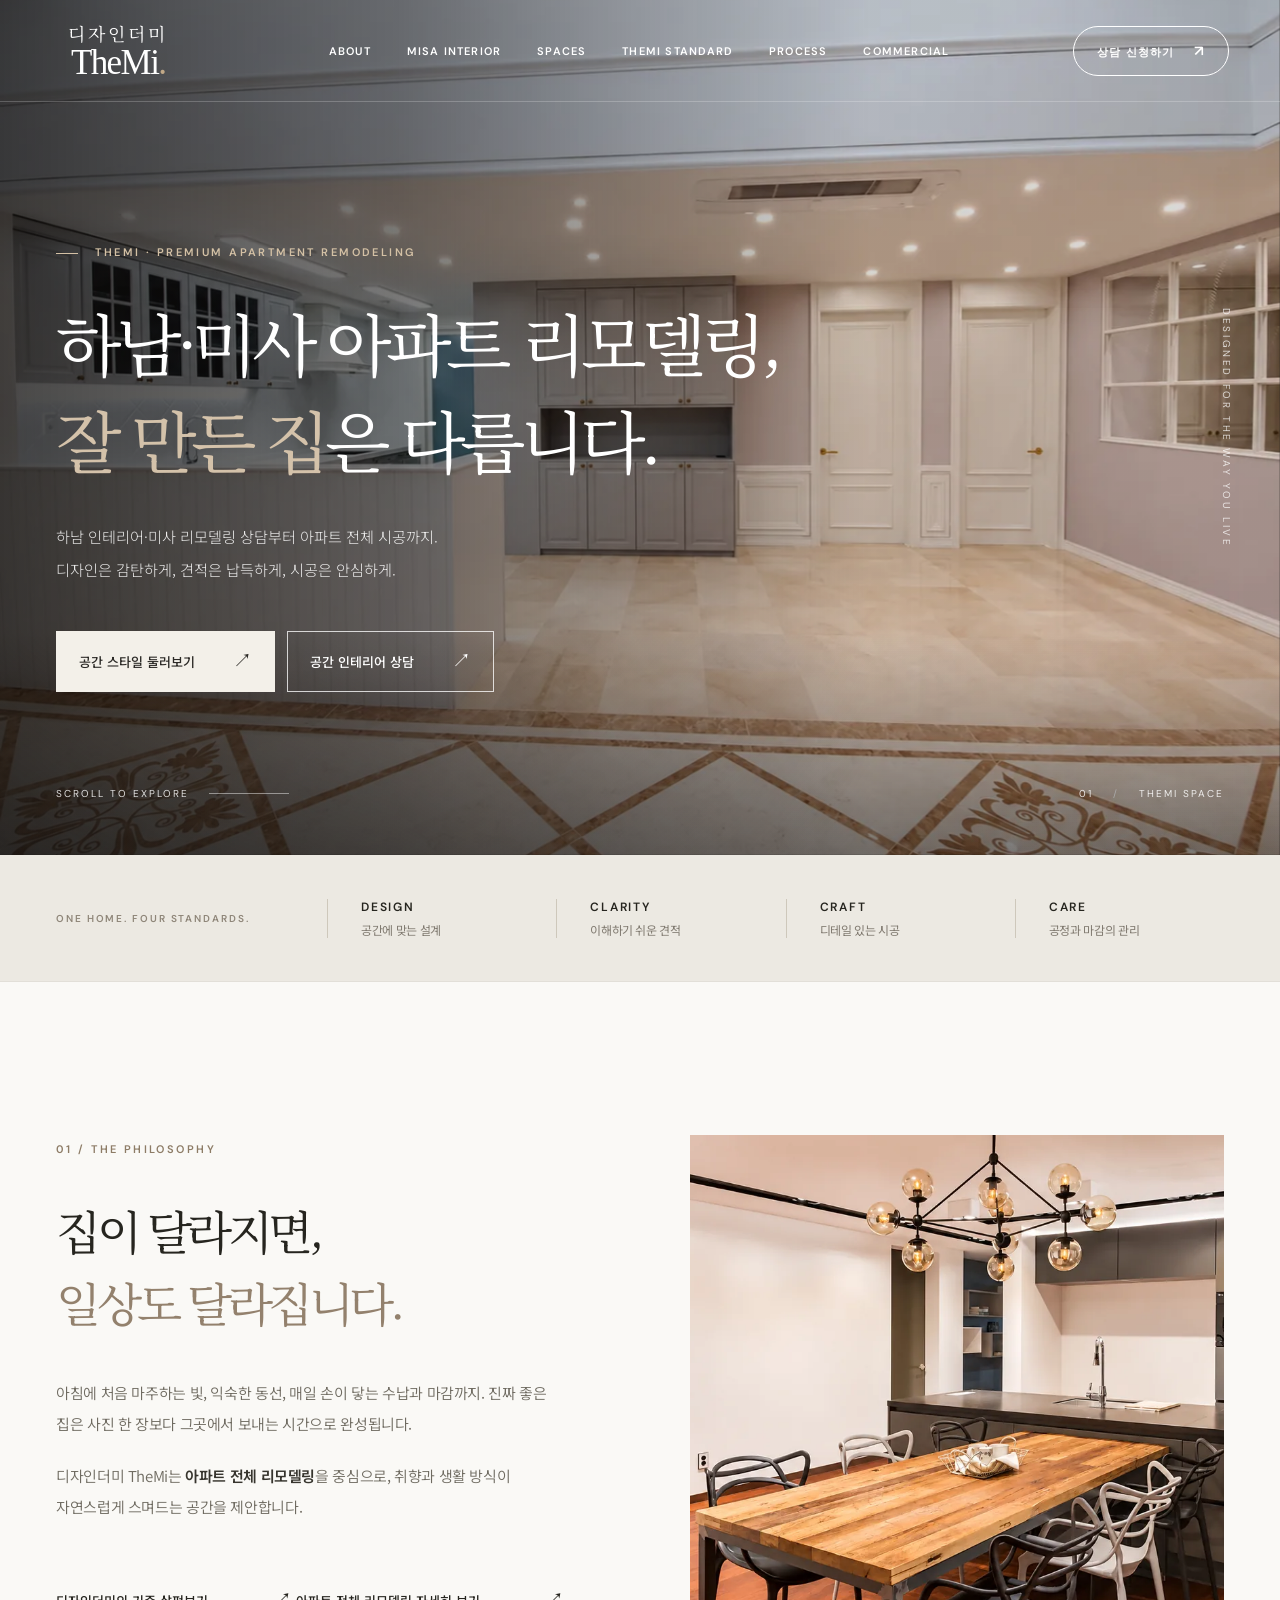
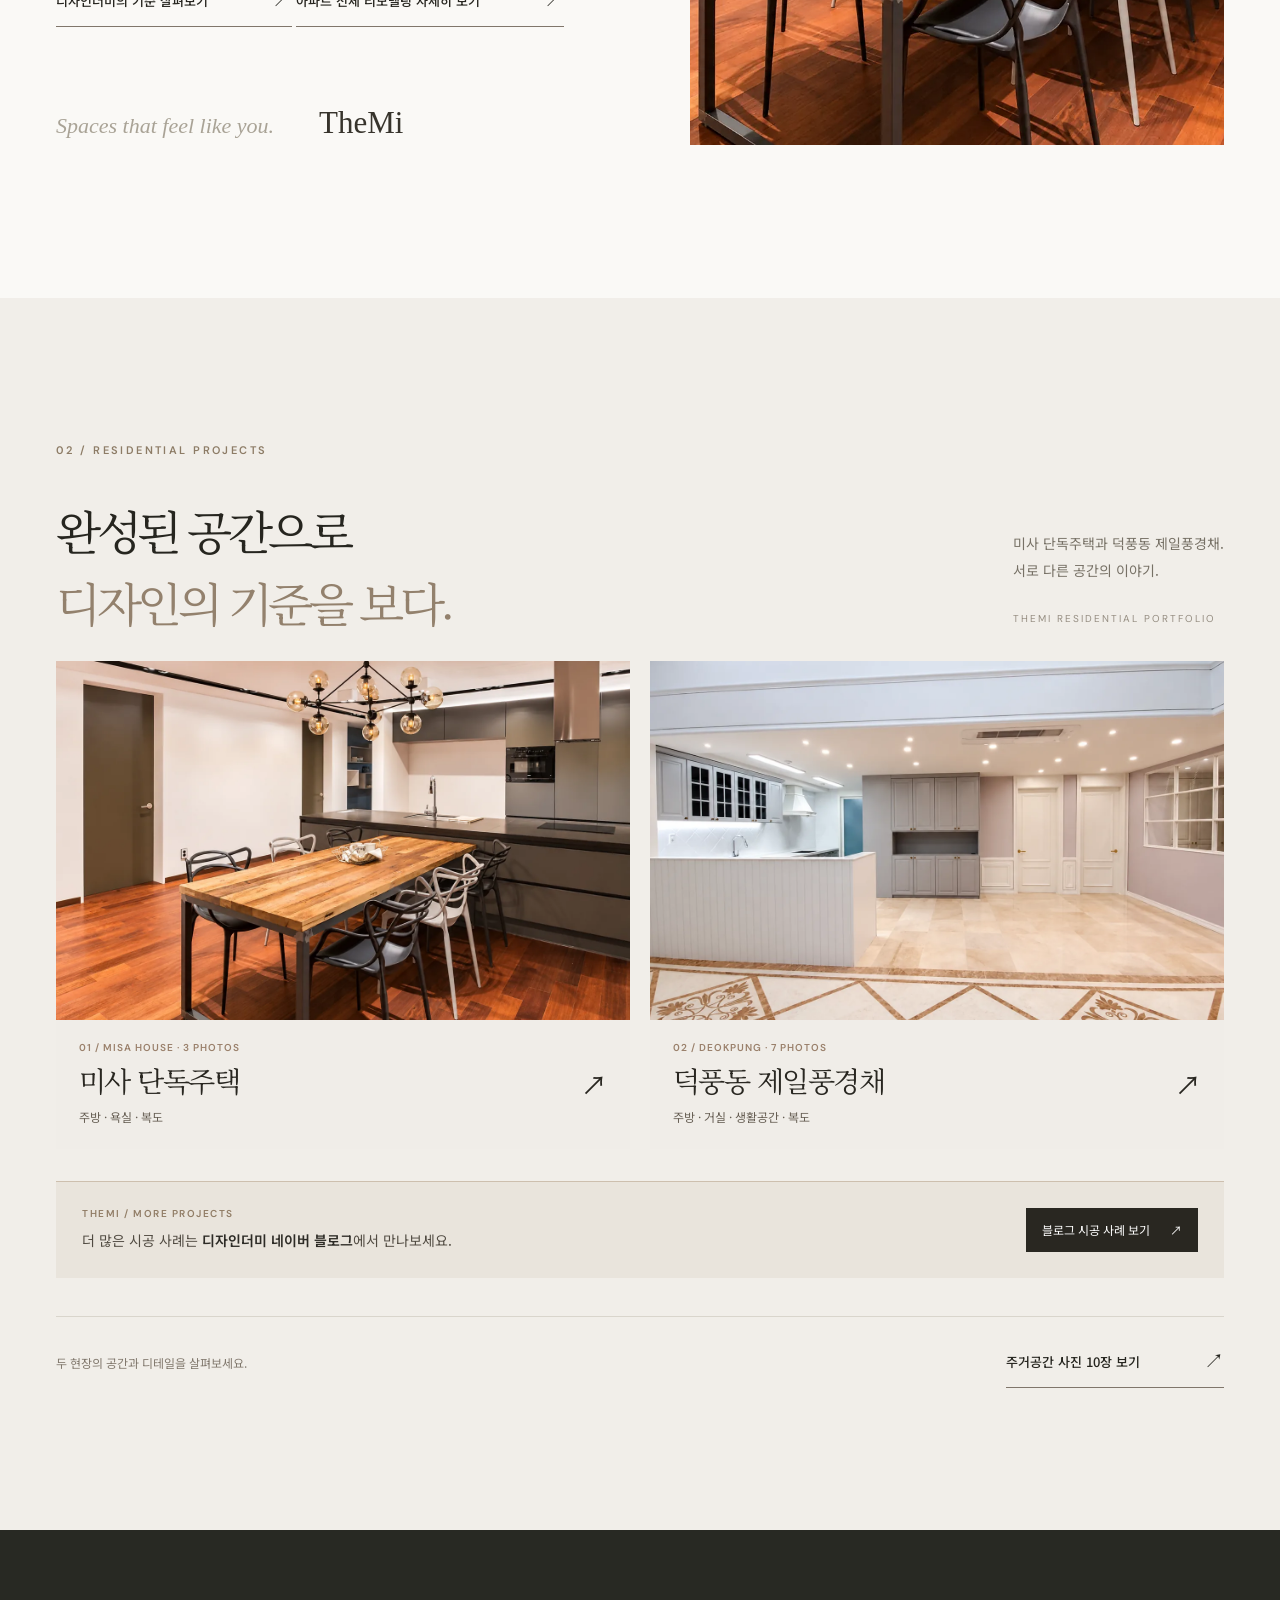
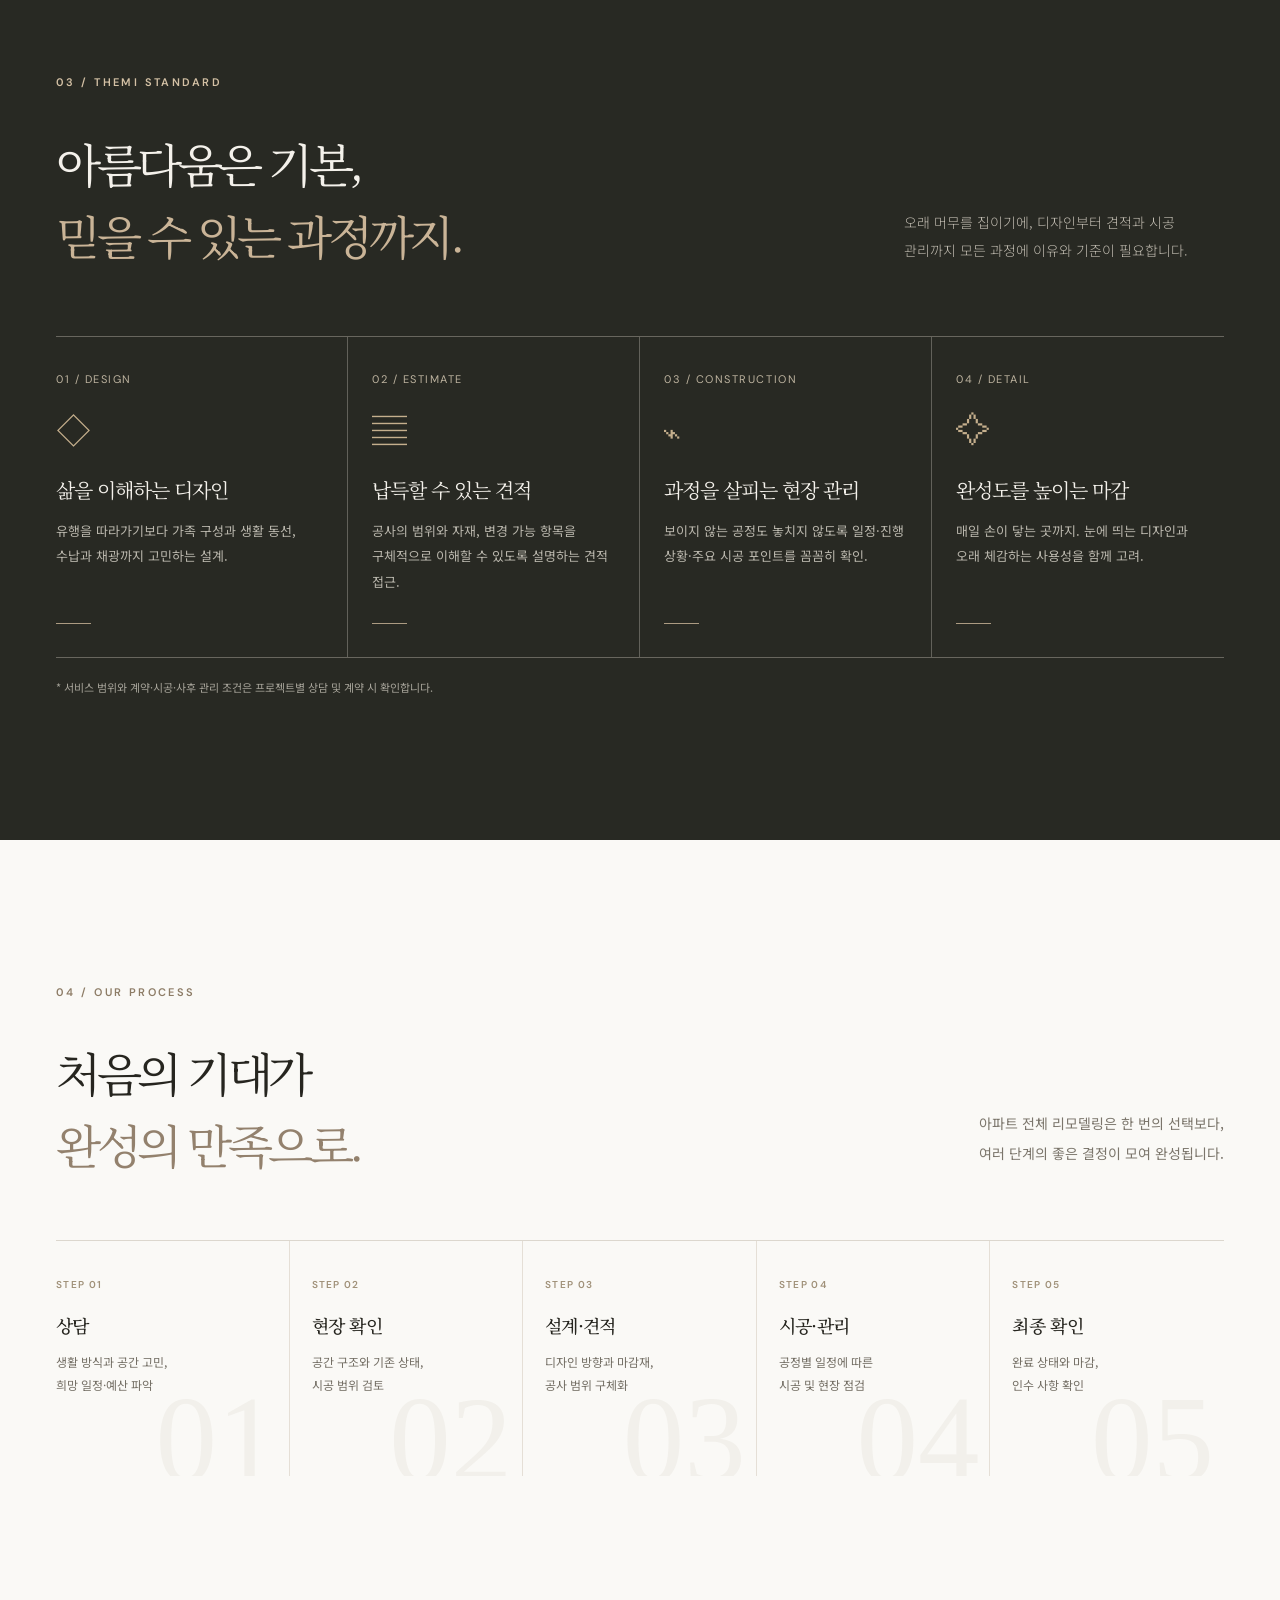
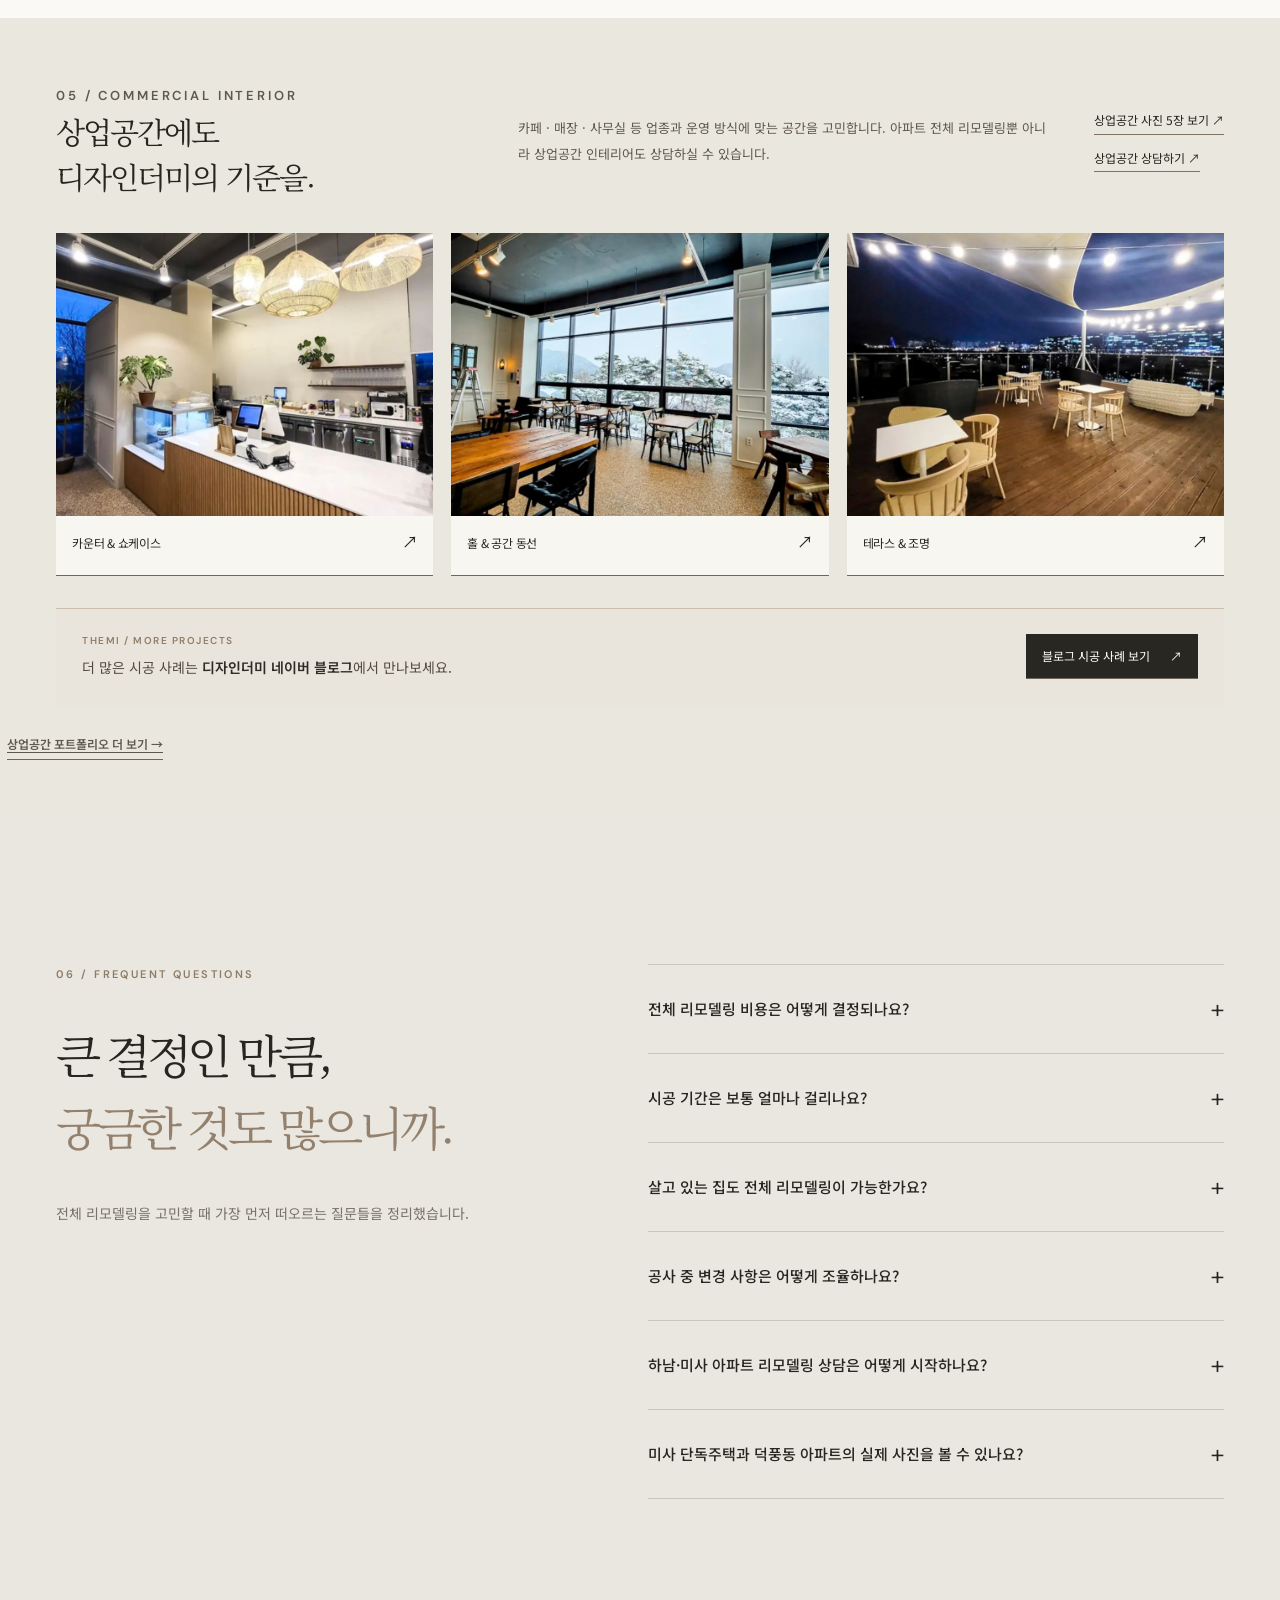
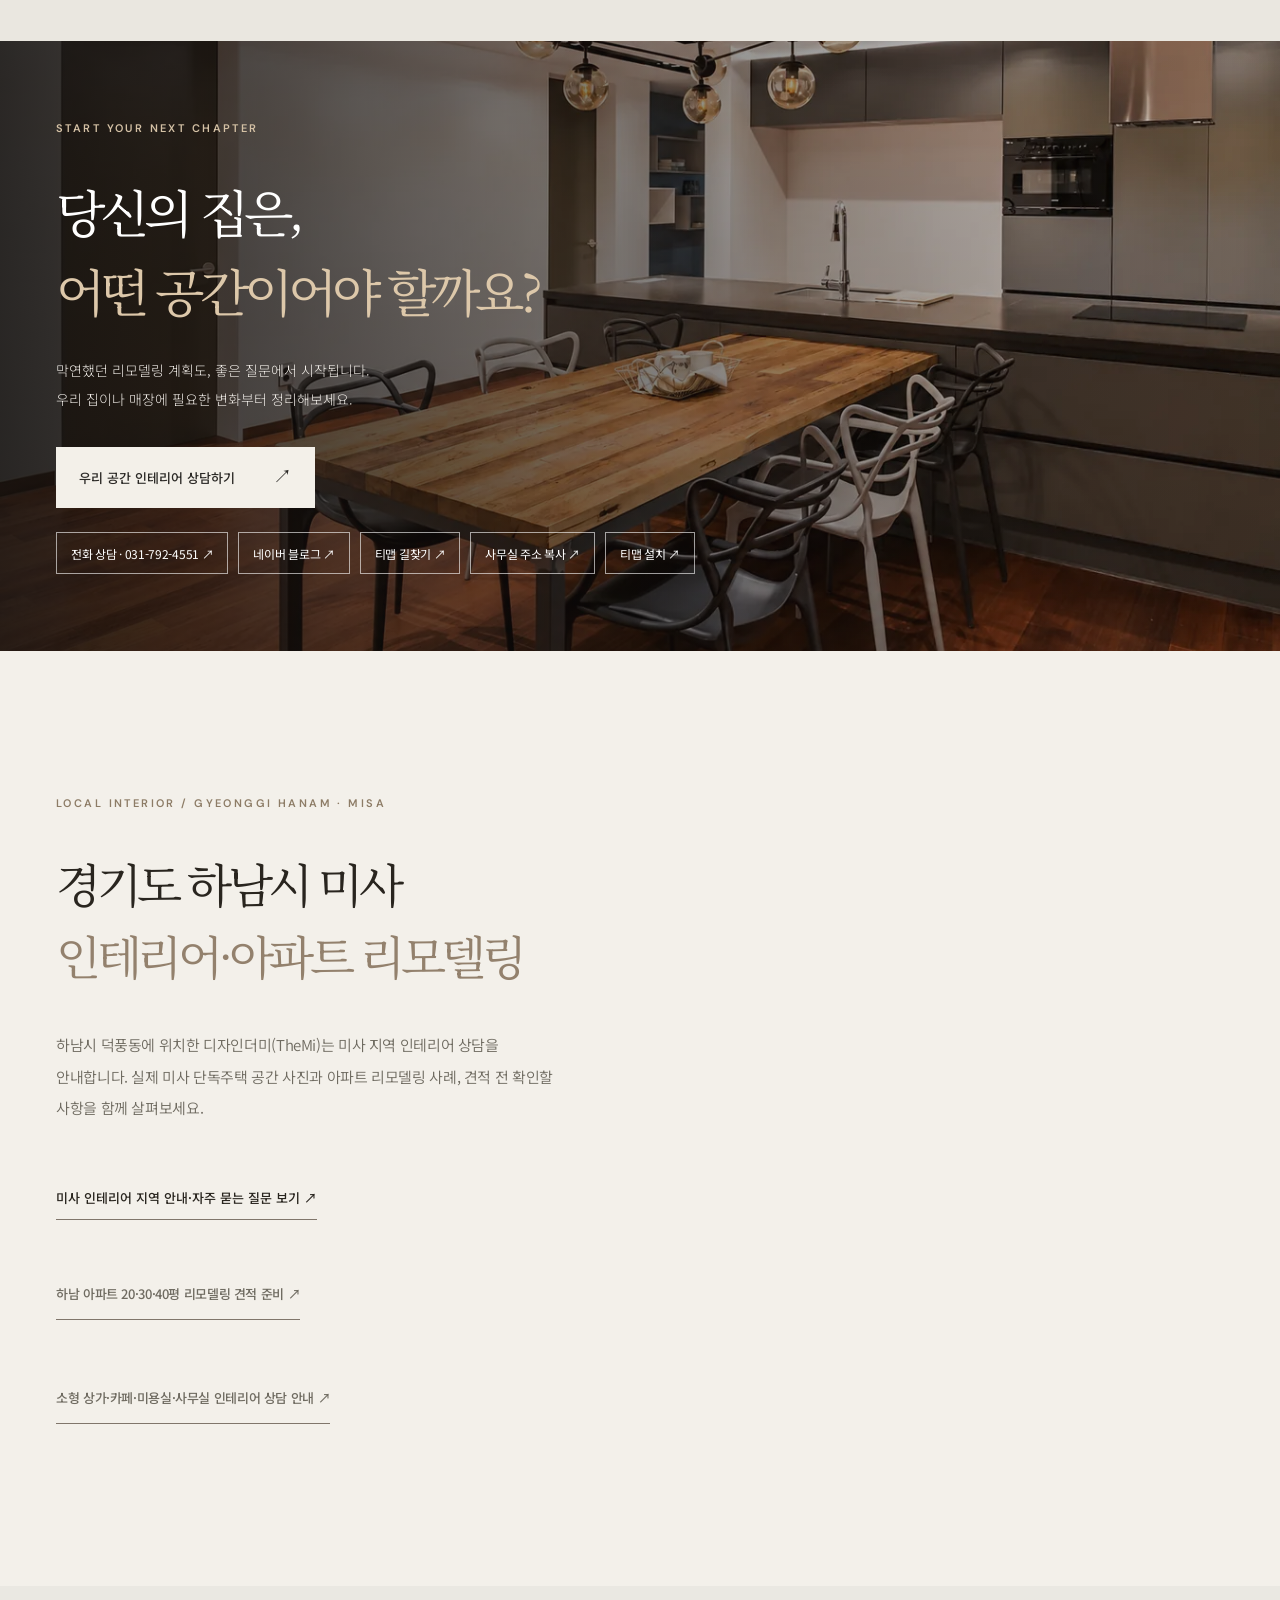
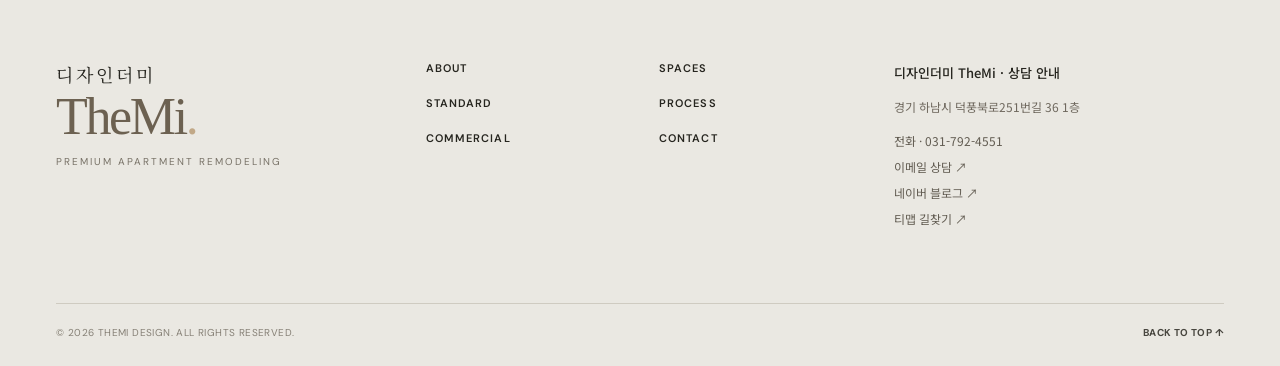
==== commit 19f4b3d5: "Use original JAPULSE install trigger and manifest structure with TheMi branding" ====
--- a/index.html
+++ b/index.html
@@ -96,13 +96,12 @@
   ]
 }
   </script>
-<link rel="manifest" href="/manifest.webmanifest">
+<link rel="manifest" href="/site.webmanifest">
 <link rel="apple-touch-icon" sizes="180x180" href="/assets/icons/icon-180.png">
 <meta name="apple-mobile-web-app-title" content="디자인더미">
 <meta name="apple-mobile-web-app-capable" content="yes">
 <meta name="apple-mobile-web-app-status-bar-style" content="default">
-<link rel="stylesheet" href="/assets/install.css?v=20261125-japulse">
-<script src="/assets/install.js?v=20261125-japulse" defer></script>
+<script src="/assets/pwa-install.js?v=20261125-native" defer></script>
 </head>
 <body>
   <a href="#main" class="skip-link">본문으로 바로가기</a>
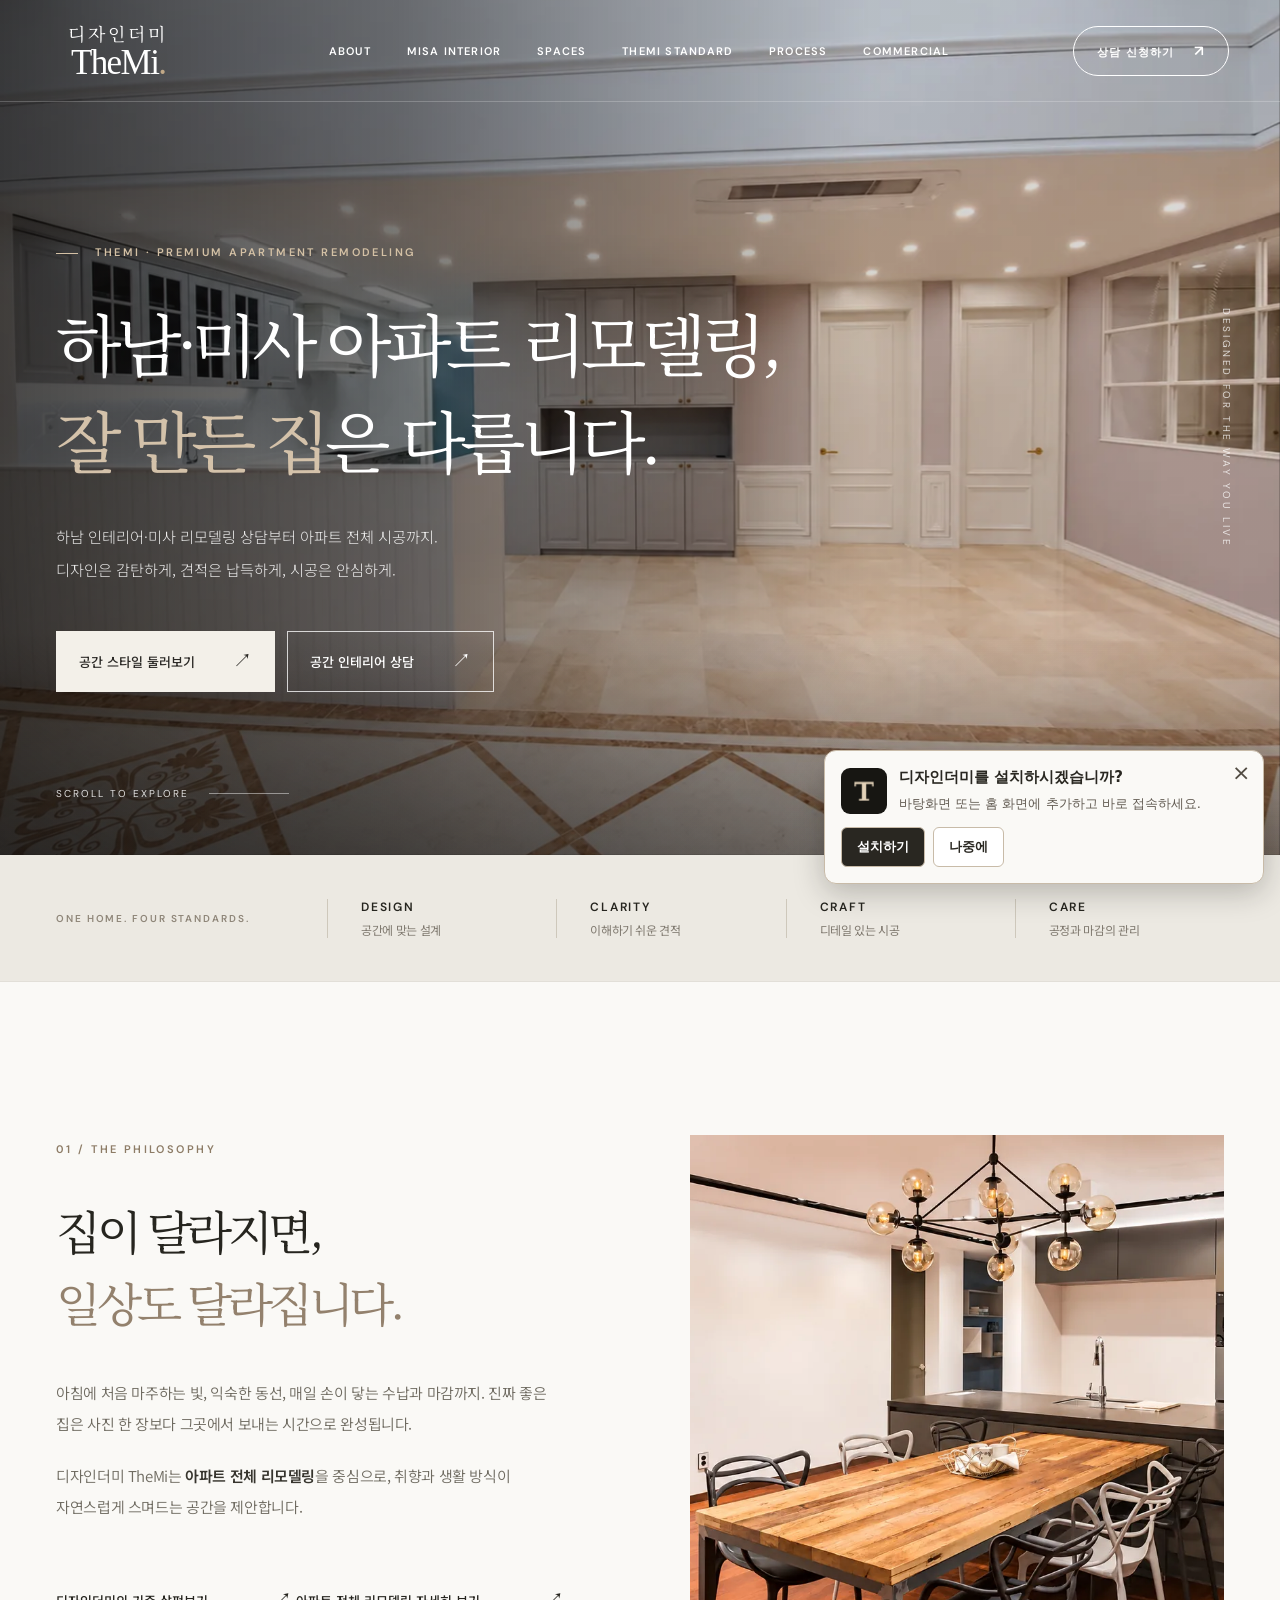
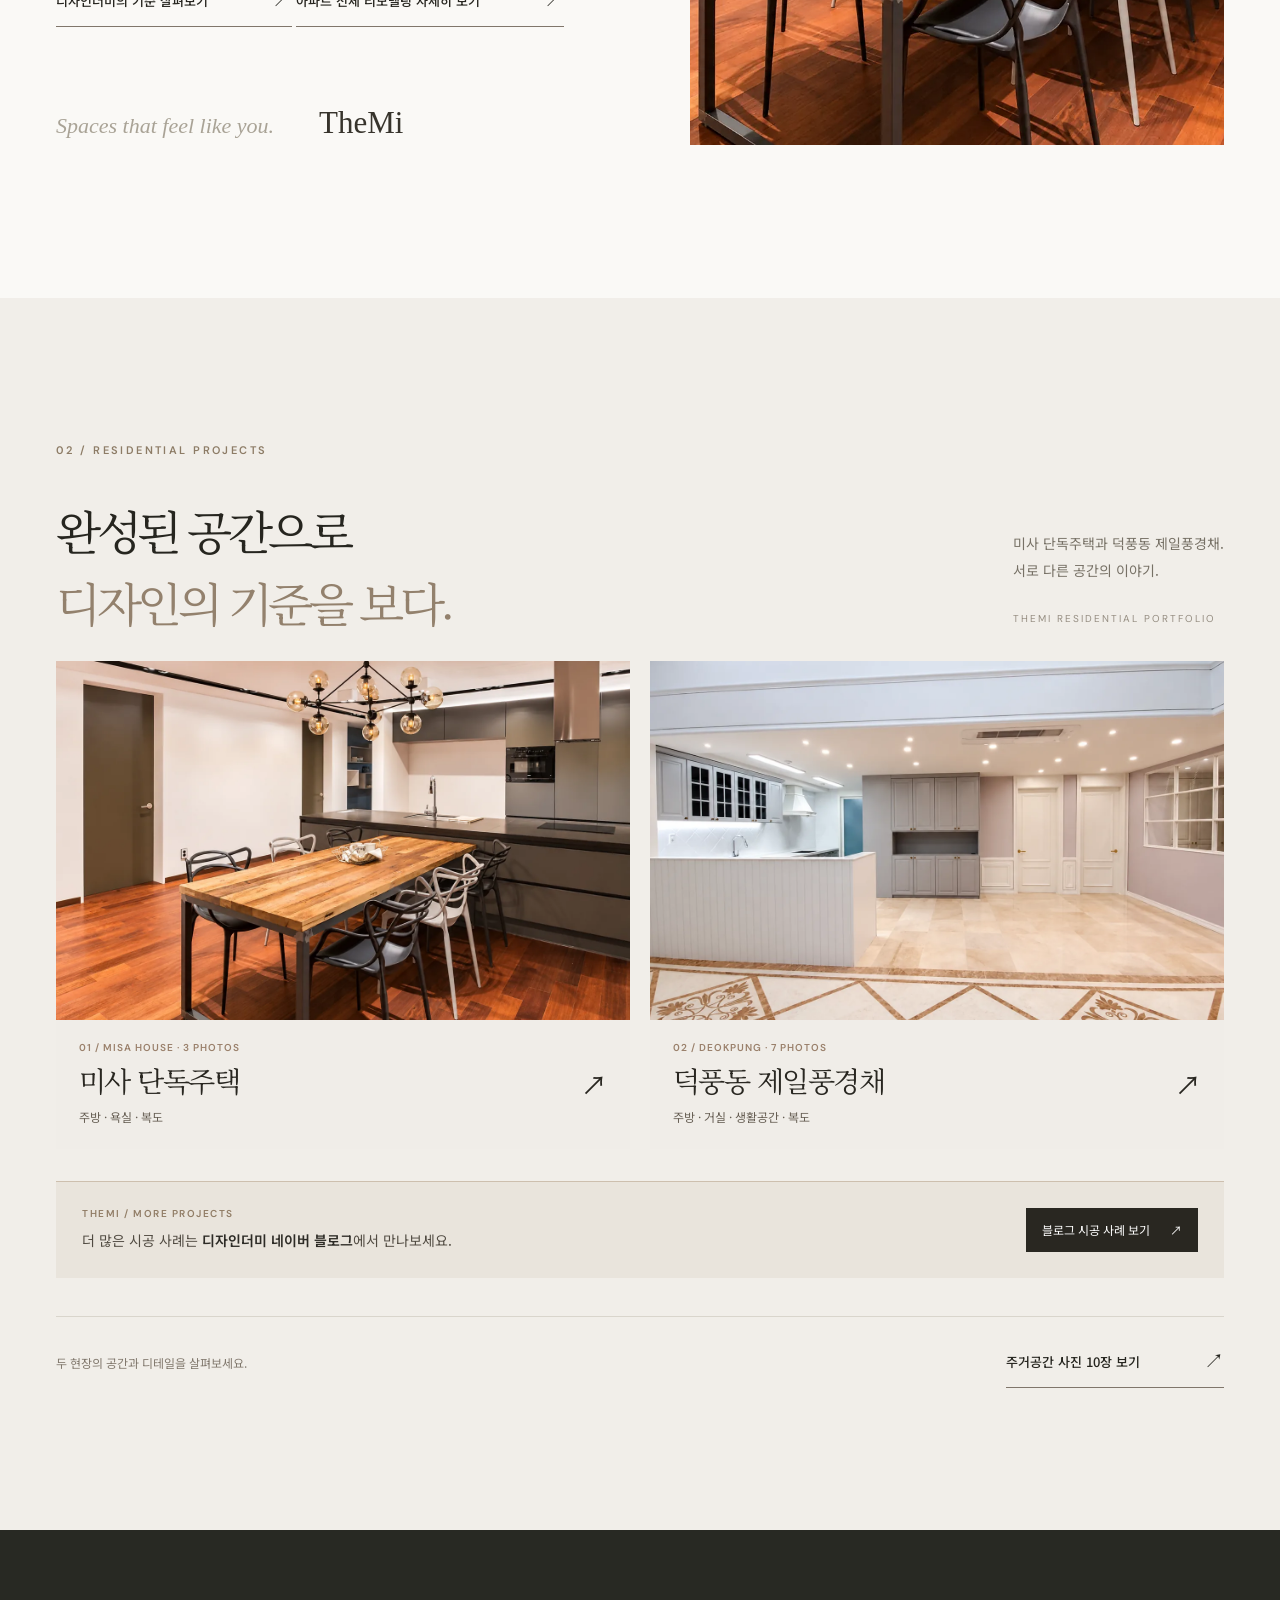
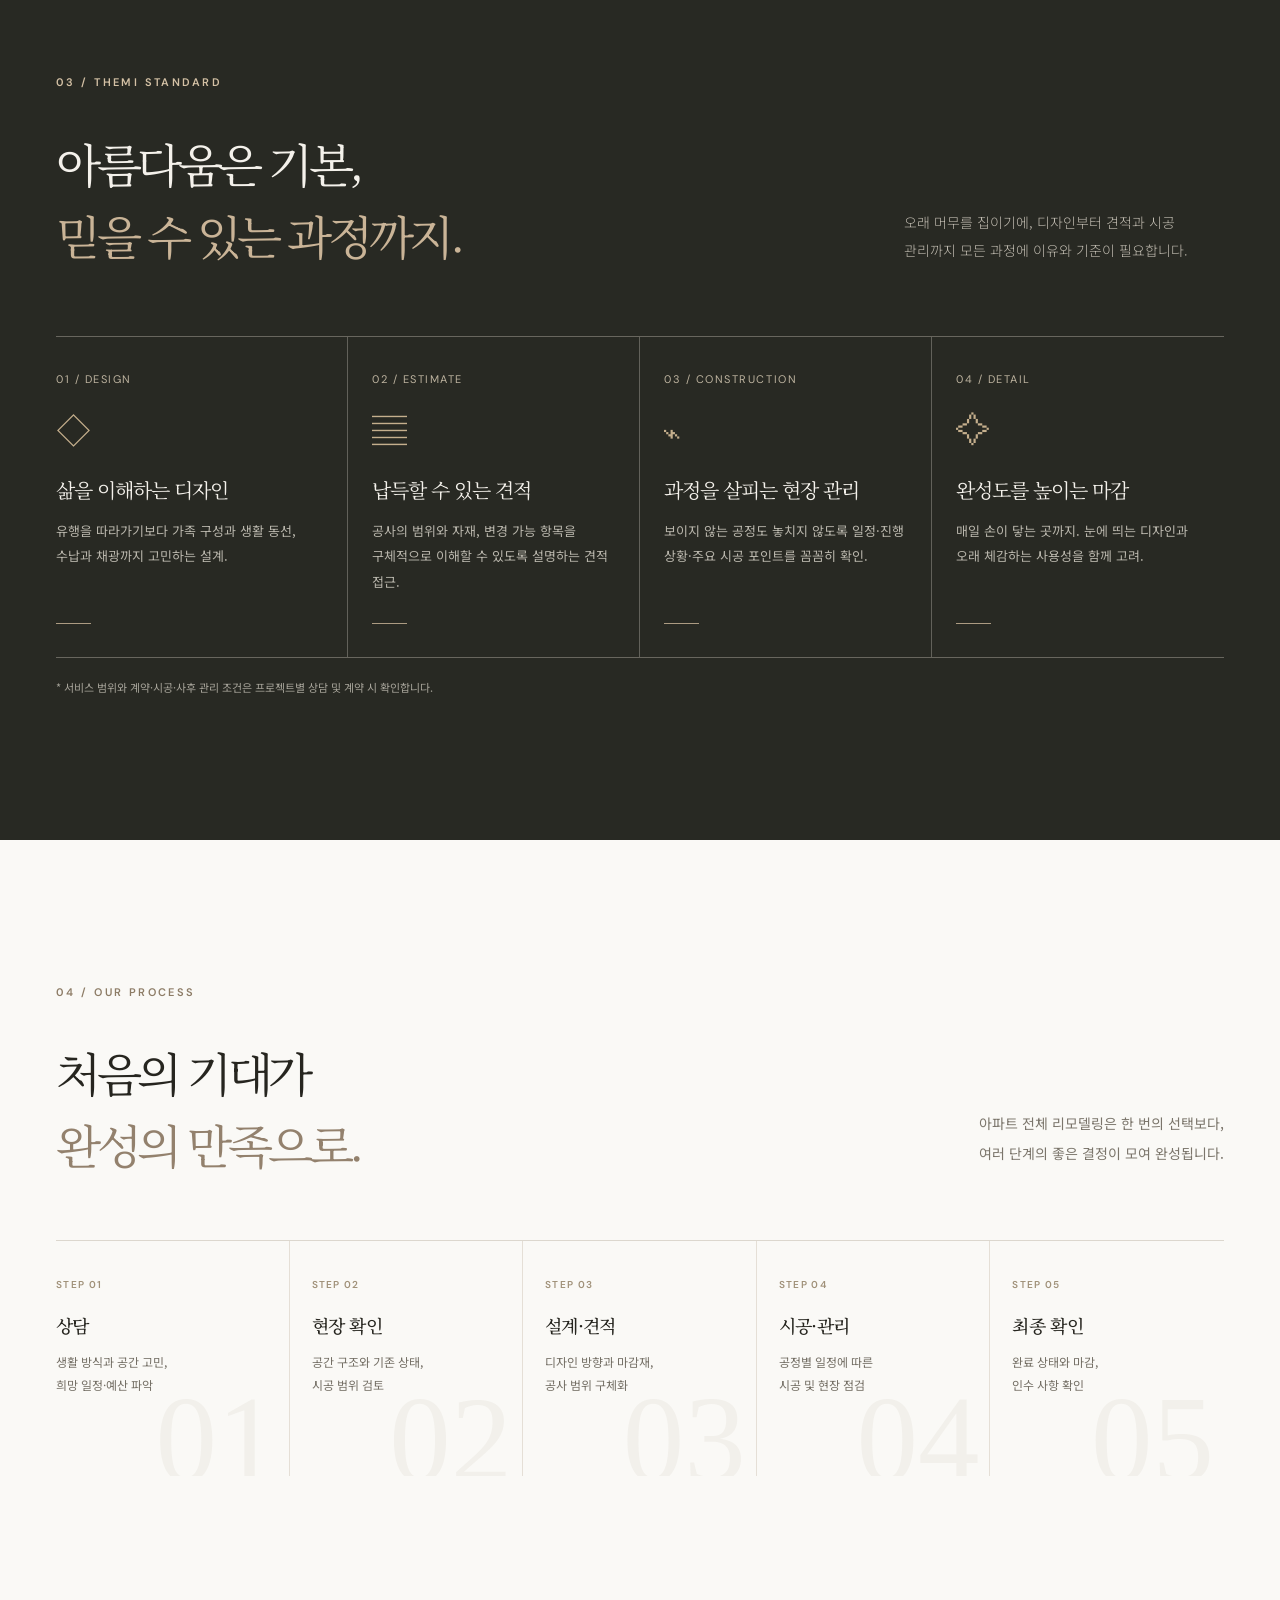
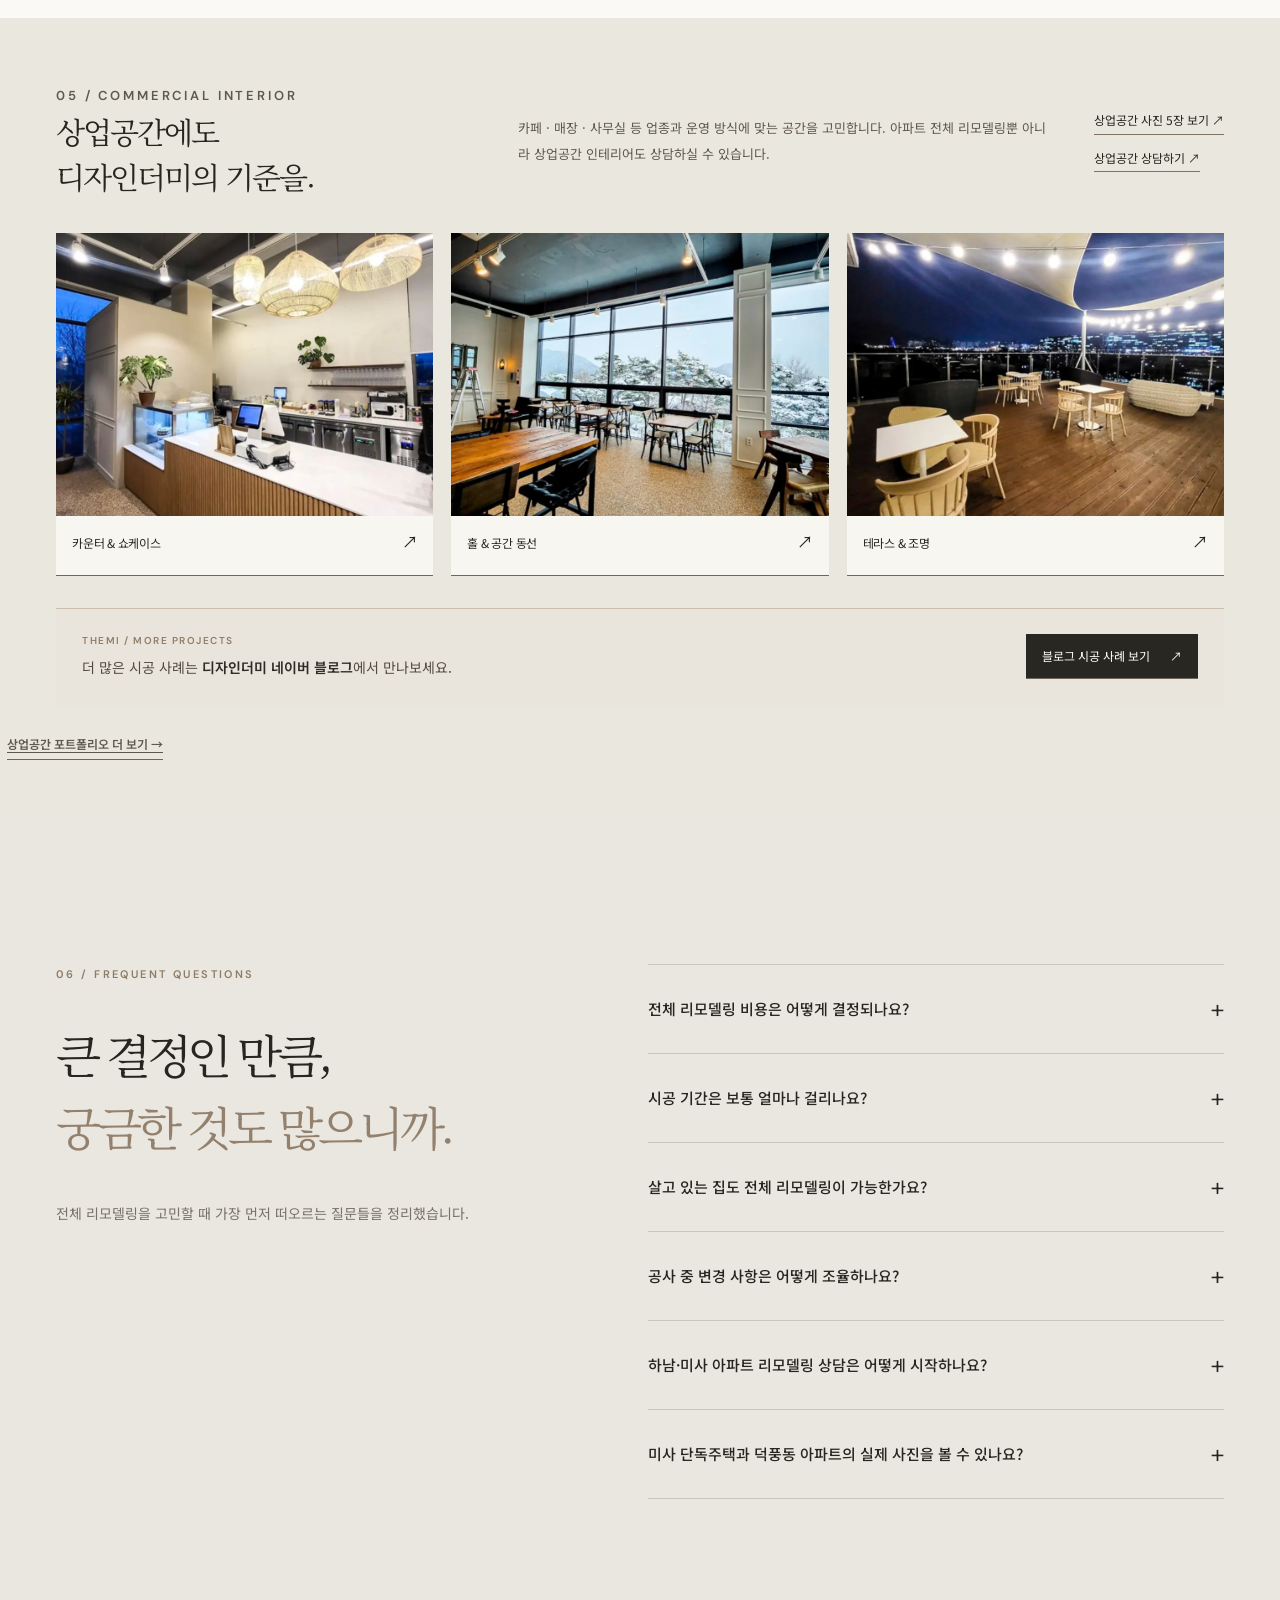
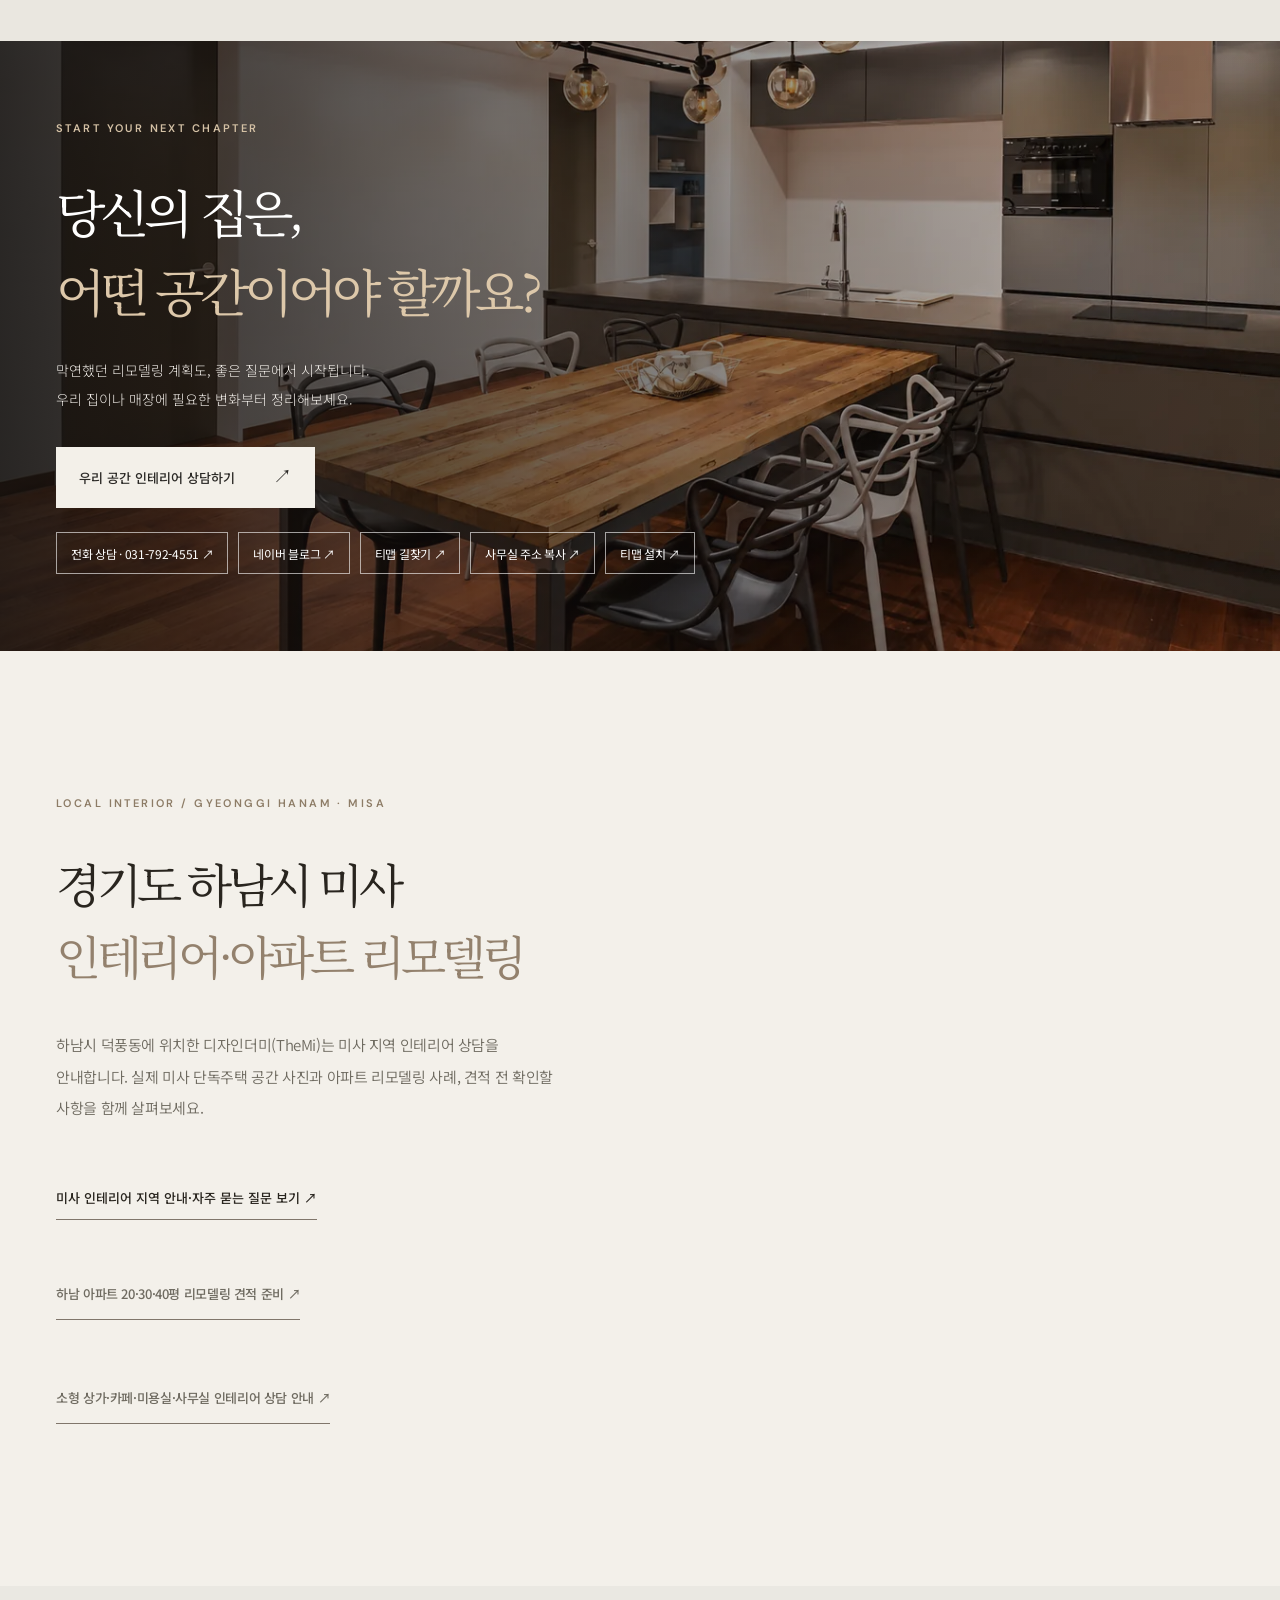
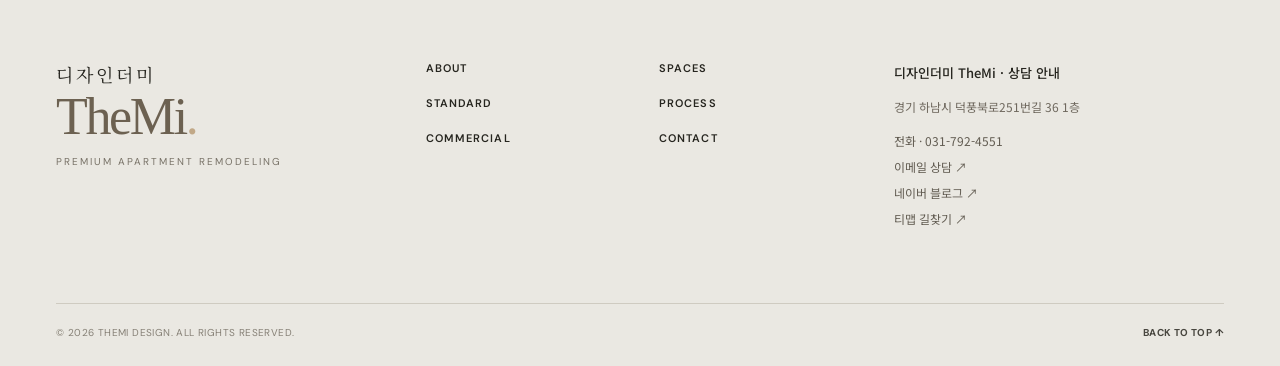
==== commit 877aa4c9: "Show immediate install invitation on PC and mobile entry" ====
--- a/index.html
+++ b/index.html
@@ -101,7 +101,8 @@
 <meta name="apple-mobile-web-app-title" content="디자인더미">
 <meta name="apple-mobile-web-app-capable" content="yes">
 <meta name="apple-mobile-web-app-status-bar-style" content="default">
-<script src="/assets/pwa-install.js?v=20261125-native" defer></script>
+<link rel="stylesheet" href="/assets/install-banner.css?v=20261125-banner">
+<script src="/assets/pwa-install.js?v=20261125-banner" defer></script>
 </head>
 <body>
   <a href="#main" class="skip-link">본문으로 바로가기</a>
@@ -338,5 +339,11 @@
     </div>
   </dialog>
 
+<aside id="themi-install-banner" class="themi-install-banner" aria-label="디자인더미 앱 설치 안내" hidden>
+  <button type="button" id="themi-install-close" class="themi-install-banner-close" aria-label="설치 안내 닫기">×</button>
+  <div class="themi-install-banner-row"><img class="themi-install-banner-icon" src="/assets/icons/icon-192.png" width="46" height="46" alt=""><div><strong>디자인더미를 설치하시겠습니까?</strong><p>바탕화면 또는 홈 화면에 추가하고 바로 접속하세요.</p></div></div>
+  <div class="themi-install-banner-actions"><button type="button" id="themi-install-yes" class="themi-install-yes">설치하기</button><button type="button" id="themi-install-later" class="themi-install-later">나중에</button></div>
+  <p id="themi-install-help" class="themi-install-banner-help" role="status" aria-live="polite" hidden></p>
+</aside>
 </body>
 </html>
--- a/assets/install-banner.css
+++ b/assets/install-banner.css
@@ -0,0 +1,10 @@
+/* Compact first-visit invitation; separate from the browser-controlled installation dialog. */
+.themi-install-banner[hidden],.themi-install-banner [hidden]{display:none!important}
+.themi-install-banner{position:fixed;z-index:88;right:16px;bottom:calc(16px + env(safe-area-inset-bottom,0px));width:min(440px,calc(100% - 32px));padding:16px 38px 16px 16px;background:#faf9f6;color:#292721;border:1px solid #c8bba8;border-radius:12px;box-shadow:0 8px 30px #17161240;font:14px/1.55 system-ui,-apple-system,BlinkMacSystemFont,sans-serif;text-align:left;box-sizing:border-box}
+.themi-install-banner-row{display:flex;align-items:center;gap:12px}.themi-install-banner-icon{width:46px;height:46px;border-radius:9px;flex-shrink:0}.themi-install-banner strong{display:block;font-size:15px;font-weight:700;line-height:1.45;word-break:keep-all}.themi-install-banner p{margin:5px 0 0;font:13px/1.6 system-ui,sans-serif;color:#625b52;word-break:keep-all}
+.themi-install-banner-actions{display:flex;flex-wrap:wrap;gap:8px;margin-top:12px}.themi-install-banner-actions button{min-height:40px;padding:8px 15px;border:1px solid #c8bba8;border-radius:6px;font:600 13px system-ui,sans-serif;cursor:pointer}.themi-install-yes{background:#292721;color:#fff}.themi-install-later{background:#fff;color:#292721}.themi-install-banner-close{position:absolute;right:7px;top:7px;width:30px;height:30px;border:0;background:transparent;color:#514b42;font:22px/1 system-ui;cursor:pointer}
+.themi-install-banner-help{margin-top:10px!important;padding-top:10px;border-top:1px solid #dedad2}
+.themi-install-banner button:focus-visible{outline:2px solid #a58b68;outline-offset:3px}.themi-install-banner button:disabled{opacity:.65}
+body.menu-open .themi-install-banner,body.modal-open .themi-install-banner{display:none!important}
+@media(max-width:600px){.themi-install-banner{right:10px;bottom:calc(10px + env(safe-area-inset-bottom,0px));width:calc(100% - 20px);padding:13px 34px 13px 13px}.themi-install-banner-icon{width:40px;height:40px}.themi-install-banner-actions button{min-height:44px}body:has(.mobile-bottom-cta) .themi-install-banner{bottom:calc(76px + env(safe-area-inset-bottom,0px))}}
+@media(max-height:440px){.themi-install-banner{max-height:calc(100vh - 100px);overflow:auto}}
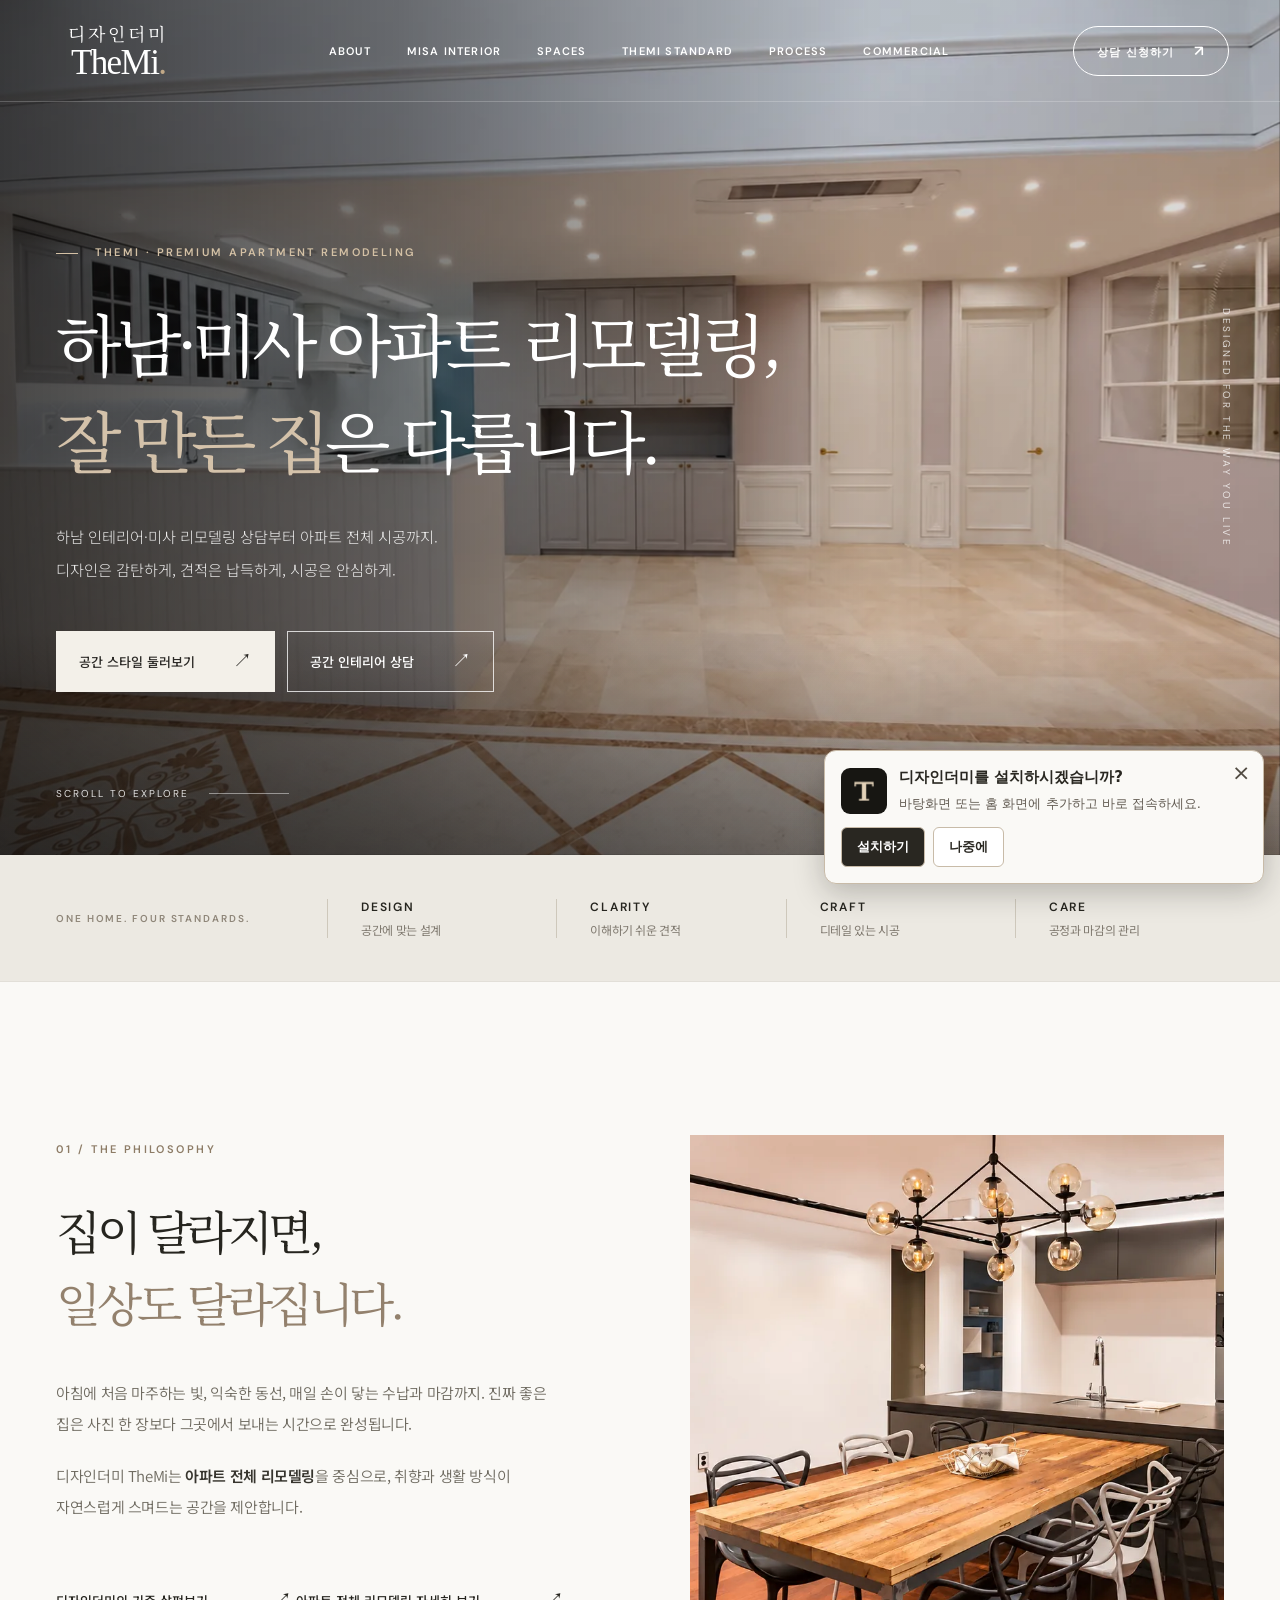
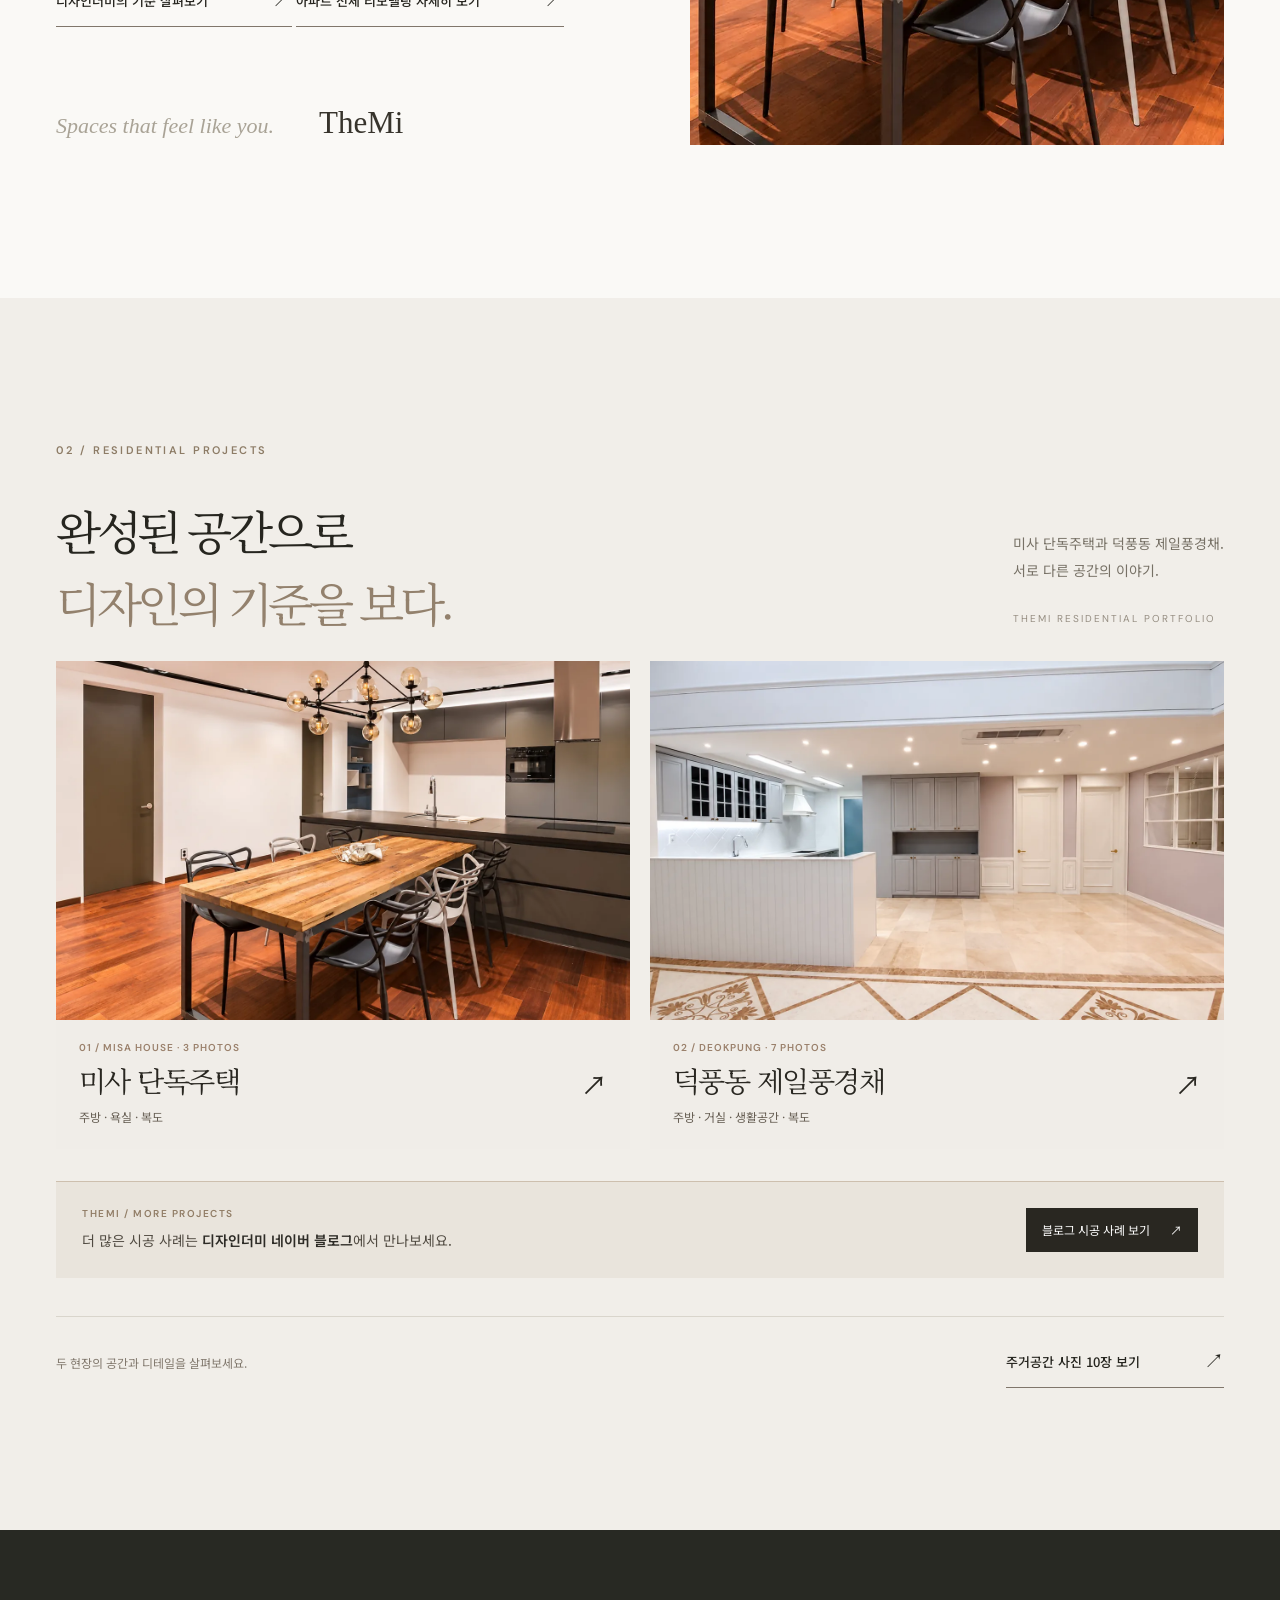
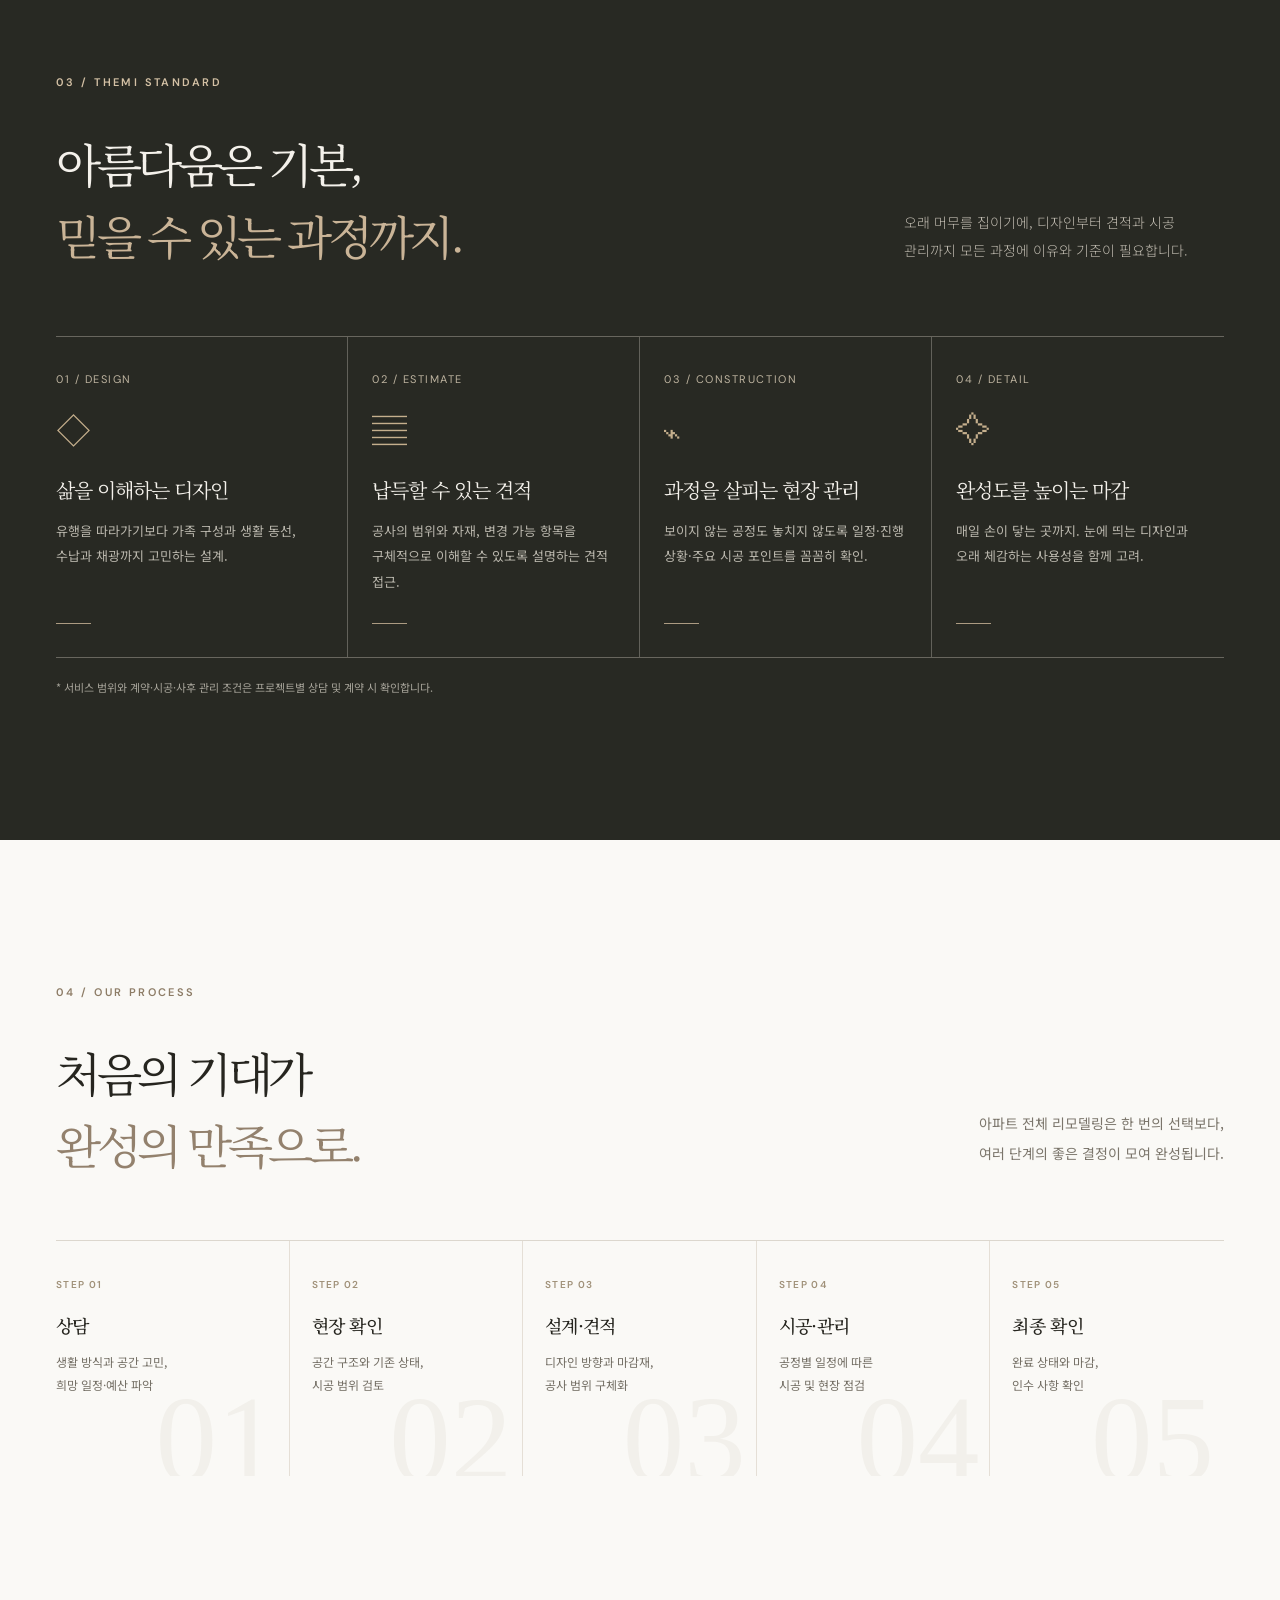
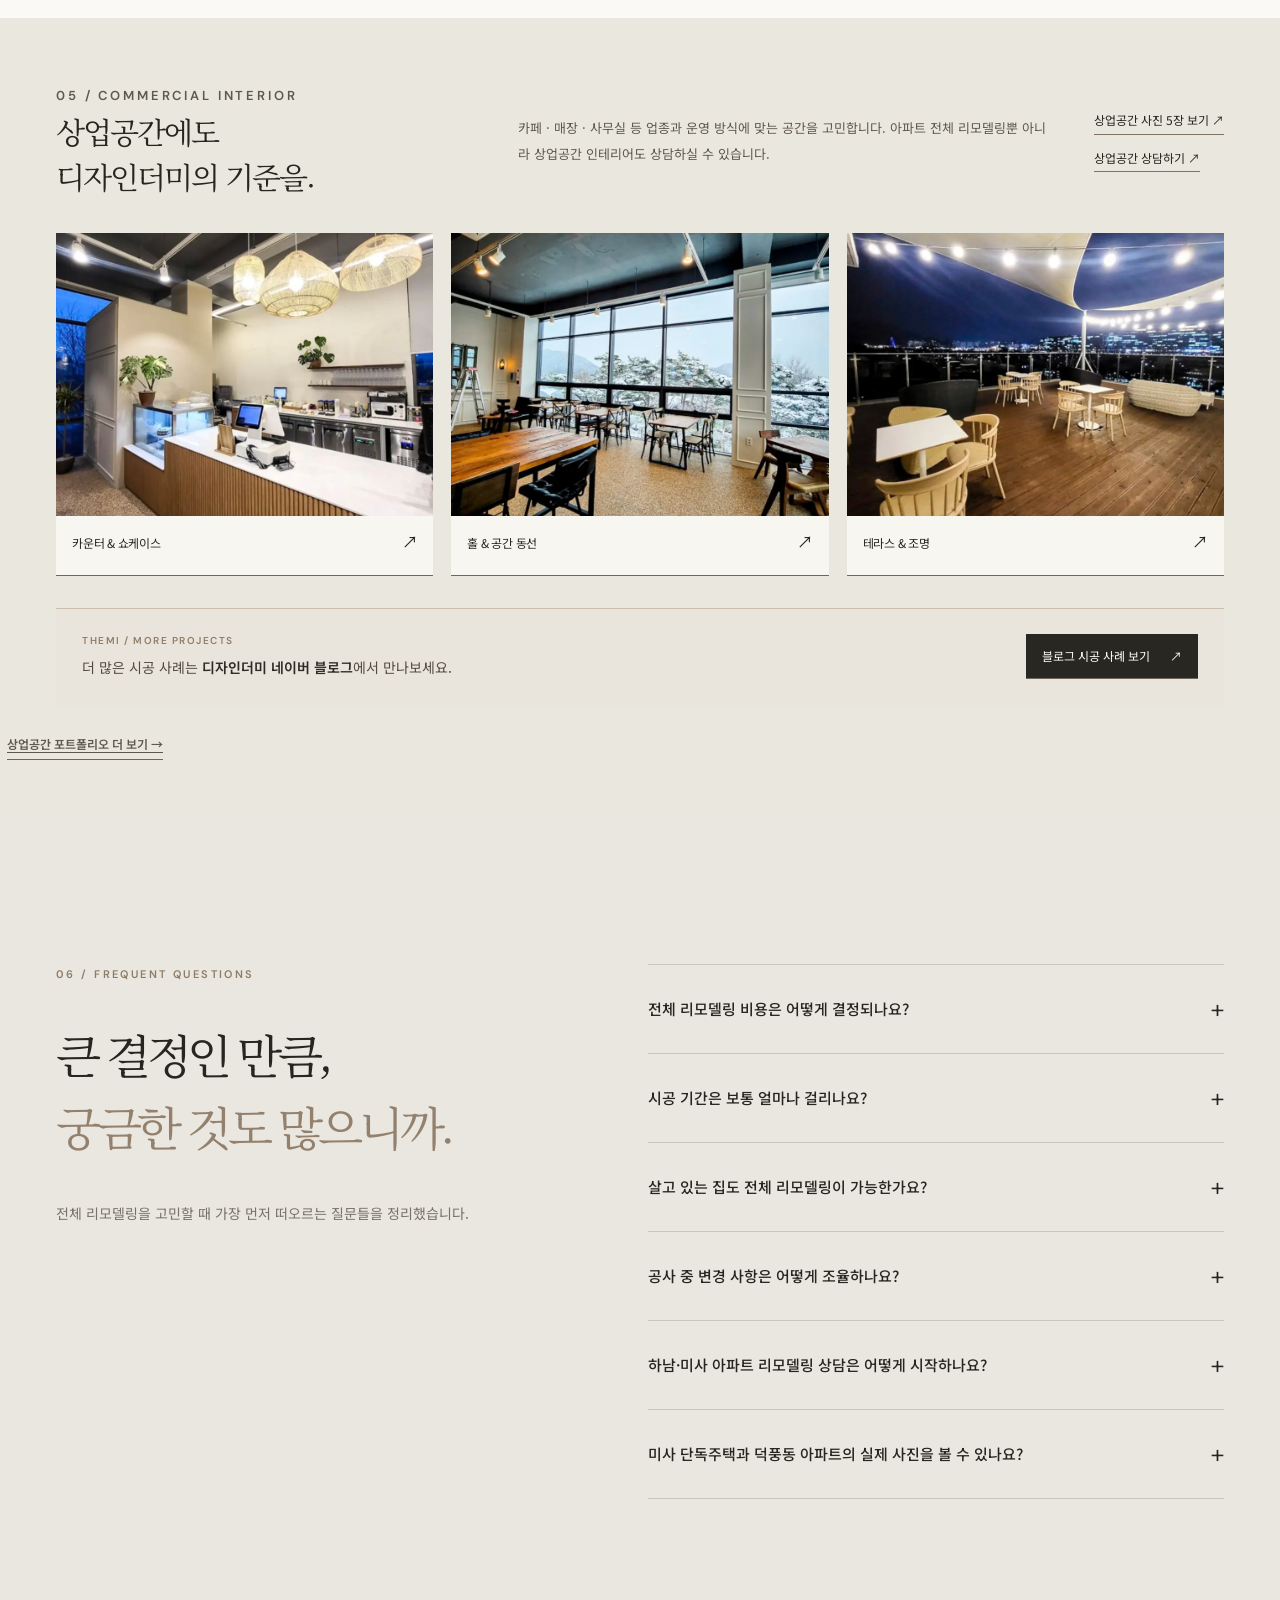
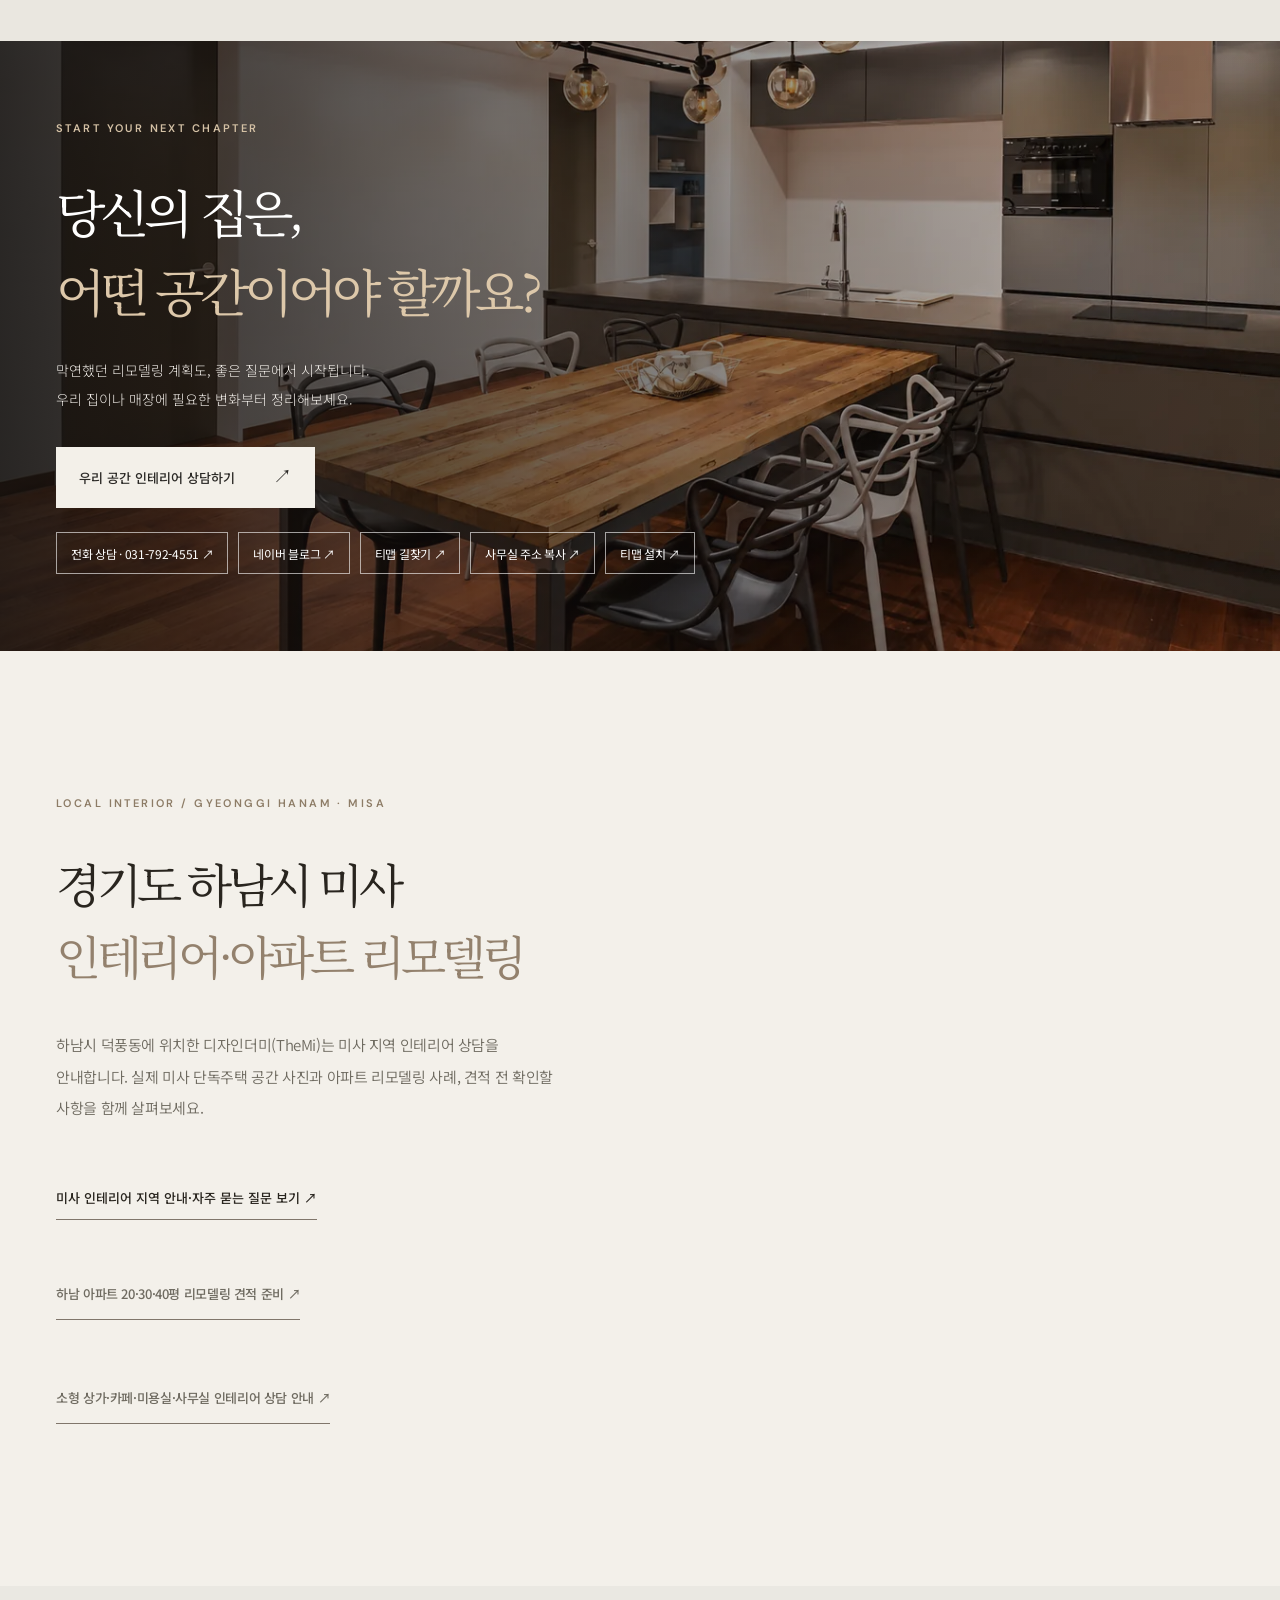
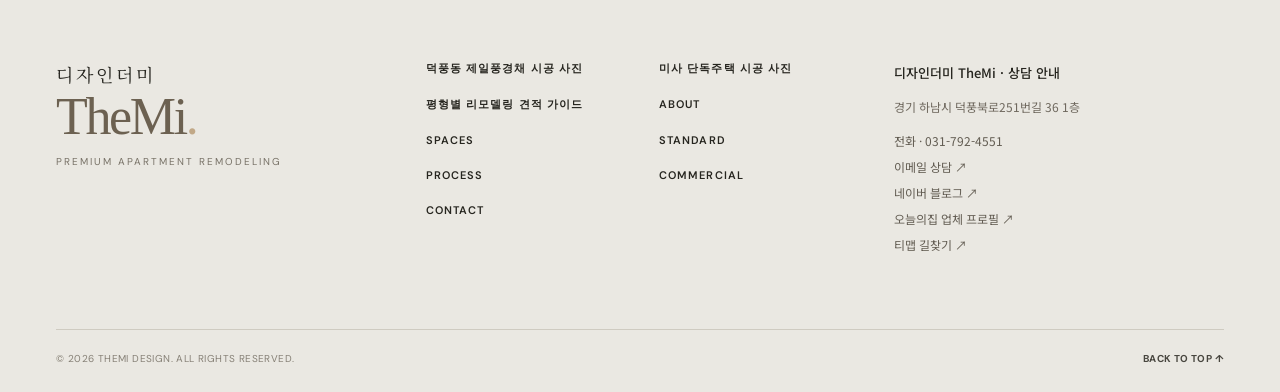
==== commit 2ead52f4: "Improve local and AI search discovery with actual project pages, entity schema and image sitemap" ====
--- a/index.html
+++ b/index.html
@@ -44,8 +44,10 @@
       },
       "areaServed": [{"@type":"Place","name":"경기도 하남시"},{"@type":"Place","name":"경기도 하남시 미사"},{"@type":"Place","name":"경기도 하남시 덕풍동"}],
       "sameAs": [
-        "https://blog.naver.com/771jung"
-      ]
+        "https://blog.naver.com/771jung",
+        "https://ohou.se/experts/myhome/23353689?type=detail_infos"
+      ],
+      "image": "https://themi.co.kr/assets/images/residential/deokpung-open-space.webp"
     },
     {
       "@type": "WebSite",
@@ -103,6 +105,10 @@
 <meta name="apple-mobile-web-app-status-bar-style" content="default">
 <link rel="stylesheet" href="/assets/install-banner.css?v=20261125-banner">
 <script src="/assets/pwa-install.js?v=20261125-banner" defer></script>
+<meta name="twitter:title" content="경기도 하남시 미사 인테리어·아파트 리모델링 | 디자인더미 TheMi">
+<meta name="twitter:description" content="경기도 하남시 미사 인테리어·아파트 리모델링 상담. 디자인더미 TheMi의 미사 단독주택·덕풍동 제일풍경채 공간 사진과 상담 안내. 031-792-4551.">
+<meta name="twitter:image" content="https://themi.co.kr/assets/images/residential/deokpung-open-space.webp">
+<script type="application/ld+json">{"@context":"https://schema.org","@type":"FAQPage","mainEntity":[{"@type":"Question","name":"전체 리모델링 비용은 어떻게 결정되나요?","acceptedAnswer":{"@type":"Answer","text":"아파트 평형, 기존 설비 상태, 공사 범위, 창호·가구·마감재 사양에 따라 달라집니다. 현장 상태와 원하는 구성을 확인한 후 항목별 견적을 검토하는 방식이 좋습니다."}},{"@type":"Question","name":"시공 기간은 보통 얼마나 걸리나요?","acceptedAnswer":{"@type":"Answer","text":"철거 범위, 공정 수, 자재 납기, 관리사무소 공사 규정 등 변수에 따라 달라집니다. 정확한 기간과 일정은 현장 확인 및 설계·계약 단계에서 확인해야 합니다."}},{"@type":"Question","name":"살고 있는 집도 전체 리모델링이 가능한가요?","acceptedAnswer":{"@type":"Answer","text":"전체 철거와 설비·마감 공사가 포함되면 거주 상태로 진행하기 어려운 경우가 많습니다. 공사 범위와 임시 거주 계획을 함께 검토하는 것이 일반적입니다."}},{"@type":"Question","name":"공사 중 변경 사항은 어떻게 조율하나요?","acceptedAnswer":{"@type":"Answer","text":"설계·자재·공사 범위가 변경되면 일정과 비용에 영향을 줄 수 있습니다. 변경 전 내용을 기록하고 상호 확인하는 절차를 권장하며, 실제 계약 조건은 상담에서 안내합니다."}},{"@type":"Question","name":"하남·미사 아파트 리모델링 상담은 어떻게 시작하나요?","acceptedAnswer":{"@type":"Answer","text":"디자인더미 TheMi는 하남 지역의 아파트 전체 리모델링 상담을 안내합니다. 주거 형태, 현장 위치, 평형, 공사 범위와 희망 시기를 알려주시면 현장 확인과 견적 상담에 필요한 내용을 함께 정리할 수 있습니다."}},{"@type":"Question","name":"미사 단독주택과 덕풍동 아파트의 실제 사진을 볼 수 있나요?","acceptedAnswer":{"@type":"Answer","text":"홈페이지의 주거공간 포트폴리오에서 미사 단독주택과 덕풍동 제일풍경채 사진을 확인할 수 있습니다. 더 많은 사례는 네이버 블로그에서 안내합니다."}}]}</script>
 </head>
 <body>
   <a href="#main" class="skip-link">본문으로 바로가기</a>
@@ -282,12 +288,13 @@
     </section>
   </main>
 
-  <footer class="footer"><div class="page-width footer-top"><div class="footer-brand"><span class="brand-kr">디자인더미</span><span class="brand-en">TheMi<span class="brand-dot">.</span></span><small>PREMIUM APARTMENT REMODELING</small></div><div class="footer-links"><a href="#about">ABOUT</a><a href="#spaces">SPACES</a><a href="#strength">STANDARD</a><a href="#process">PROCESS</a><a href="#commercial">COMMERCIAL</a><a href="#contact">CONTACT</a></div><div class="footer-notice"><b>디자인더미 TheMi · 상담 안내</b>
+  <footer class="footer"><div class="page-width footer-top"><div class="footer-brand"><span class="brand-kr">디자인더미</span><span class="brand-en">TheMi<span class="brand-dot">.</span></span><small>PREMIUM APARTMENT REMODELING</small></div><div class="footer-links"><a href="deokpung-jeil-remodeling.html">덕풍동 제일풍경채 시공 사진</a><a href="misa-house-interior.html">미사 단독주택 시공 사진</a><a href="hanam-remodeling-guide.html">평형별 리모델링 견적 가이드</a><a href="#about">ABOUT</a><a href="#spaces">SPACES</a><a href="#strength">STANDARD</a><a href="#process">PROCESS</a><a href="#commercial">COMMERCIAL</a><a href="#contact">CONTACT</a></div><div class="footer-notice"><b>디자인더미 TheMi · 상담 안내</b>
   <address data-theme-address>경기 하남시 덕풍북로251번길 36 1층</address>
   <div class="footer-contact-links">
     <a href="tel:0317924551" data-theme-phone-link>전화 · 031-792-4551</a>
     <a href="mailto:771jung@naver.com" data-theme-email-link>이메일 상담 ↗</a>
     <a href="https://blog.naver.com/771jung" data-theme-blog-link target="_blank" rel="noopener noreferrer">네이버 블로그 ↗</a>
+    <a href="https://ohou.se/experts/myhome/23353689?type=detail_infos" target="_blank" rel="noopener noreferrer">오늘의집 업체 프로필 ↗</a>
     <a href="tmap://route?goalname=%EB%94%94%EC%9E%90%EC%9D%B8%EB%8D%94%EB%AF%B8&goalx=127.2111985&goaly=37.5487329" data-theme-directions-link aria-label="티맵 앱으로 길찾기">티맵 길찾기 ↗</a>
   </div>
 </div></div><div class="page-width footer-bottom"><span>© <span id="year">2026</span> THEMI DESIGN. ALL RIGHTS RESERVED.</span><a href="#top">BACK TO TOP ↑</a></div></footer>
